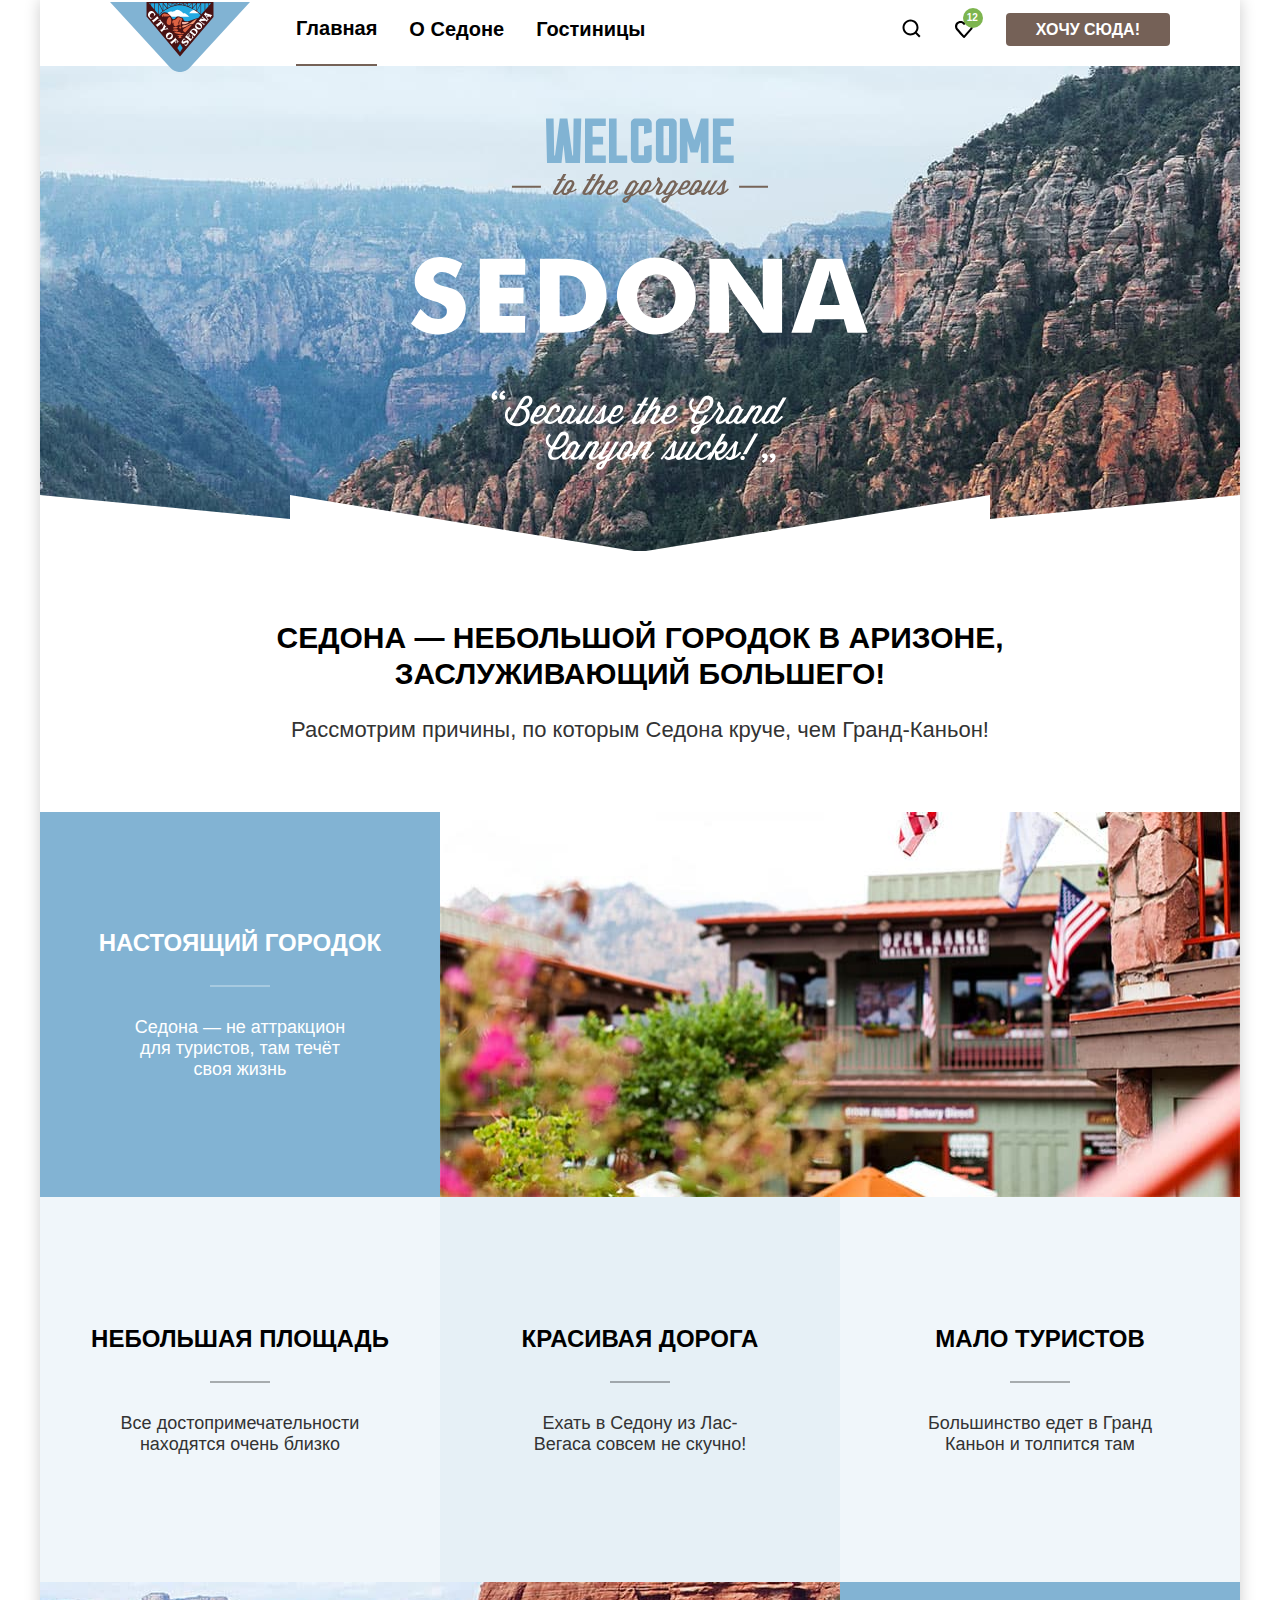
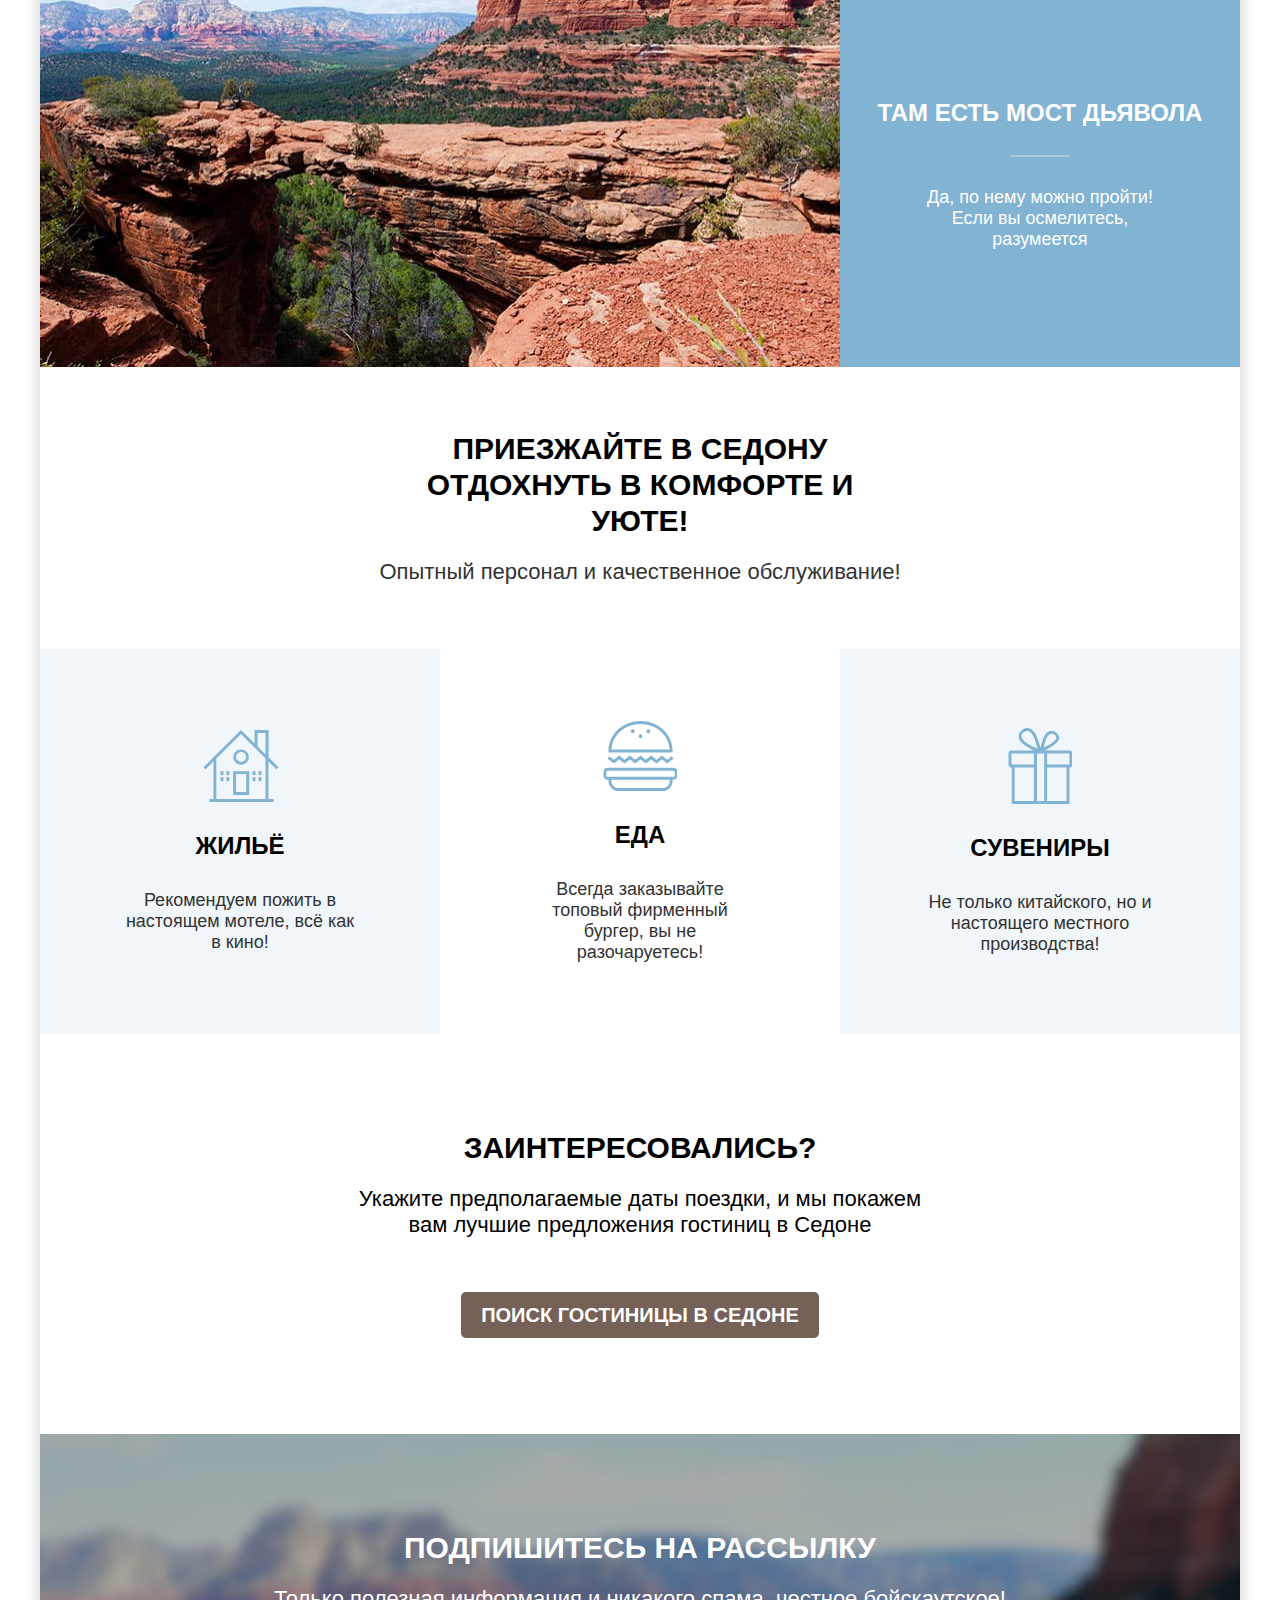
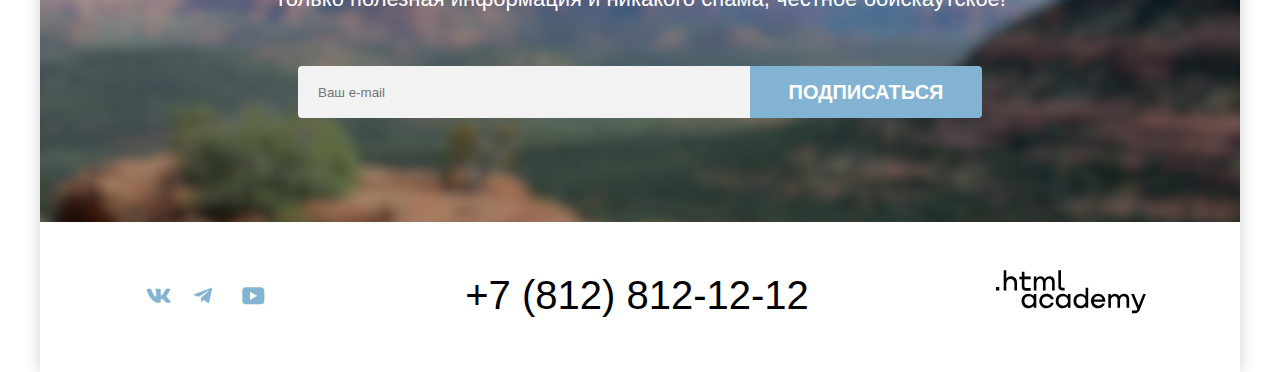
==== index.html @ 8053b5fb "Revert "Завершаем вёрстку всех компонентов"" ====
<!DOCTYPE html>
<html lang="ru">

  <head>
    <meta charset="utf-8">
    <title>HTML Academy: Седона</title>
    <link rel="stylesheet" href="styles/style.css">
  </head>

  <body>
    <div class="shadow-container">
      <header class="page-header">
        <nav class="navigation">
          <a href="index.html" class="navigation-link-logo">
            <img src="img/header-logo.svg" alt="Логотип Седона" class="page-header-logo">
          </a>
          <ul class="navigation-list">
            <li class="navigation-item">
              <a href="index.html" class="navigation-link navigation-current">Главная</a>
            </li>
            <li class="navigation-item">
              <a href="#" class="navigation-link">О Седоне</a>
            </li>
            <li class="navigation-item">
              <a href="catalog.html" class="navigation-link">Гостиницы</a>
            </li>
          </ul>
          <ul class="navigation-list navigation-user">
            <li class="navigation-item">
              <a href="#" class="navigation-link">
                <div class="search-icon"></div>
                <span class="visually-hidden">Поиск</span>
              </a>
            </li>
            <li class="navigation-item">
              <a href="#" class="navigation-link">
                <div class="favorite-icon">
                  <div class="nav-link-favorit">
                    <div class="nav-link-favorite-number">12</div>
                  </div>
                </div>
                <span class="visually-hidden">Избранное</span>
              </a>
            </li>
            <li class="navigation-item">
              <a href="#" class="navigation-link-button button">Хочу Сюда!</a>
            </li>
          </ul>
        </nav>
      </header>
      <main class="main-index main-container">
        <div class="page-container">
          <section class="main-index-header">
            <div class="main-index-wrapper">
              <img class="main-index-logo" src="img/head-title.svg" alt="Лого-надпись Седона">
              <div class="main-index-divider"></div>
            </div>
            <h1 class="main-index-title">Седона — небольшой городок в Аризоне,
              заслуживающий большего!</h1>
            <p class="main-index-text">Рассмотрим причины, по которым Седона круче, чем Гранд-Каньон!</p>
          </section>
          <section class="advantages">
            <h2 class="visually-hidden">Преимущества</h2>
            <ul class="advantages-list">
              <li class="advantages-item">
                <div class="advantages-block">
                  <h3 class="advantages-item-title">Настоящий городок</h3>
                  <p class="advantages-description">Седона — не аттракцион для туристов, там течёт своя жизнь</p>
                </div>
              </li>
              <li class="advantages-item">
                <img src="img/advatages-sedona.jpg" alt="Седона - небольшой город" class="advantages-image" width="800"
                  height="385">
              </li>
              <li class="advantages-item">
                <div class="advantages-container">
                  <h3 class="advantages-item-title">Небольшая площадь</h3>
                  <p class="advantages-description">Все достопримечательности находятся очень близко</p>
                </div>
              </li>
              <li class="advantages-item">
                <div class="advantages-container advantages-container-blue">
                  <h3 class="advantages-item-title">Красивая дорога</h3>
                  <p class="advantages-description">Ехать в Седону из Лас-Вегаса совсем не скучно!</p>
                </div>
              </li>
              <li class="advantages-item">
                <div class="advantages-container">
                  <h3 class="advantages-item-title">Мало туристов</h3>

                  <p class="advantages-description">Большинство едет в Гранд Каньон и толпится там</p>
                </div>
              </li>
              <li class="advantages-item">
                <img src="img/advantages-bridge.jpg" alt="Фото моста дьявола" class="advantages-image" width="800"
                  height="385">
              </li>
              <li class="advantages-item">
                <div class="advantages-block">
                  <h3 class="advantages-item-title">Там есть мост дьявола</h3>

                  <p class="advantages-description">Да, по нему можно пройти! Если вы осмелитесь, разумеется</p>
                </div>
              </li>
            </ul>
            <div class="offer-container">
              <h2 class="offer-title">Приезжайте в Седону отдохнуть в комфорте и уюте!</h2>
              <p class="offer-text">Опытный персонал и качественное обслуживание!</p>
            </div>
            <ul class="activities-list">
              <li class="activities-item">
                <div class="activities-block">
                  <div class="icon-home"></div>
                  <h3 class="activities-title">Жильё</h3>
                  <p class="activities-description">Рекомендуем пожить в настоящем мотеле, всё как в кино!</p>
                </div>
              </li>
              <li class="activities-item">
                <div class="activities-block-white">
                  <div class="icon-burger"></div>
                  <h3 class="activities-title">Еда</h3>
                  <p class="activities-description">Всегда заказывайте топовый фирменный бургер, вы не разочаруетесь!
                  </p>
                </div>
              </li>
              <li class="activities-item">
                <div class="activities-block">
                  <div class="icon-gift"></div>
                  <h3 class="activities-title">Сувениры</h3>
                  <p class="activities-description">Не только китайского, но и настоящего местного производства!</p>
                </div>
              </li>
            </ul>
          </section>
          <section class="search">
            <h2 class="search-title">Заинтересовались?</h2>
            <p class="search-text">Укажите предполагаемые даты поездки, и мы покажем вам лучшие предложения гостиниц в
              Седоне</p>
            <a href="#" class="search-button button">ПОИСК ГОСТИНИЦЫ В седоне</a>
          </section>
          <section class="mail mail-background">
            <h2 class="mail-title mail-title-white">Подпишитесь на рассылку</h2>
            <p class="mail-text mail-text-white">Только полезная информация и никакого спама, честное бойскаутское!</p>
            <form class="mail-form" action="https://echo.htmlacademy.ru/" method="post">
              <input class="mail-field" type="email" name="mail-input" placeholder="Ваш e-mail">
              <button class="mail-button button-blue" type="submit">Подписаться</button>
            </form>
          </section>
        </div>
      </main>
      <footer class="page-footer">
        <div class="page-footer-container">
          <section class="footer-social">
            <h2 class="visually-hidden">Соц сети</h2>
            <ul class="footer-social-list">
              <li class="footer-social-item">
                <a href="#" class="footer-social-item-link">
                  <svg xmlns="http://www.w3.org/2000/svg" width="25" height="15" fill="none" viewBox="0 0 25 15">
                    <path fill="#83B3D3" fill-rule="evenodd"
                      d="M24.12 1.8c.16-.54 0-.94-.8-.94H20.7c-.67 0-.98.34-1.15.73 0 0-1.33 3.2-3.22 5.27-.61.6-.9.8-1.23.8-.16 0-.41-.2-.41-.75v-5.1c0-.66-.19-.95-.74-.95H9.82c-.42 0-.67.3-.67.59 0 .62.95.76 1.04 2.51v3.8c0 .83-.15.98-.48.98-.9 0-3.06-3.2-4.34-6.88-.25-.72-.5-1-1.18-1H1.57c-.75 0-.9.34-.9.73 0 .68.89 4.07 4.14 8.55 2.17 3.06 5.23 4.72 8 4.72 1.68 0 1.88-.37 1.88-1v-2.32c0-.74.16-.88.7-.88.38 0 1.05.19 2.6 1.66 1.79 1.75 2.08 2.54 3.08 2.54h2.63c.75 0 1.12-.37.9-1.1-.23-.72-1.08-1.77-2.2-3.02-.62-.71-1.54-1.48-1.82-1.86-.39-.5-.28-.71 0-1.15 0 0 3.2-4.42 3.54-5.93Z"
                      clip-rule="evenodd" />
                  </svg>
                  <span class="visually-hidden">Вконтакте</span>
                </a>
              </li>
              <li class="footer-social-item">
                <a href="#" class="footer-social-item-link">
                  <svg xmlns="http://www.w3.org/2000/svg" width="18" height="16" fill="none" viewBox="0 0 18 16"
                    aria-hidden="true" focusable="false">
                    <path fill="#83B3D3"
                      d="M16.79.96.84 7.1c-1.09.44-1.08 1.05-.2 1.32l4.1 1.28 9.47-5.98c.44-.27.85-.13.52.17l-7.68 6.93-.28 4.22c.41 0 .6-.2.83-.41l1.99-1.94 4.13 3.06c.77.42 1.31.2 1.5-.71l2.72-12.8c.28-1.1-.43-1.61-1.16-1.28Z" />
                  </svg>
                  <span class="visually-hidden">Телеграмм</span>
                </a>
              </li>
              <li class="footer-social-item">
                <a href="#" class="footer-social-item-link">
                  <svg xmlns="http://www.w3.org/2000/svg" width="23" height="18" fill="none" viewBox="0 0 23 18"
                    aria-hidden="true" focusable="false">
                    <path fill="#83B3D3"
                      d="M18.94.36H3.51C1.65.36.33 1.95.33 3.76v10.09c0 1.91 1.32 3.5 3.18 3.5h15.65c1.64 0 3.17-1.59 3.17-3.4V3.76c-.22-1.8-1.53-3.4-3.39-3.4ZM7.99 12.89V4.82l7.34 4.04-7.34 4.03Z" />
                  </svg>
                  <span class="visually-hidden">Ютуб</span>
                </a>
              </li>
            </ul>
          </section>
          <section class="footer-contacts">
            <h2 class="visually-hidden">Контакты</h2>
            <a href="tel:+78128121212" class="footer-contacts-phone">+7 (812) 812-12-12</a>
          </section>
          <section class="footer-link">
            <h2 class="visually-hidden">ссылка на html academy</h2>
            <a class="footer-htmlacademy-link" href="https://htmlacademy.ru/">
              <svg xmlns="http://www.w3.org/2000/svg" width="150" height="50" fill="#000" viewBox="0 0 115 34">
                <path fill="#000"
                  d="M0 13.26v2.6h2.5v-2.6H0ZM11.6 4.86c-1.6 0-2.8.7-3.6 1.7h-.1V.36h-2v15.5h2v-5.3c0-2.1 1.3-3.6 3.3-3.6 1.8 0 2.9 1.4 2.9 3.2v5.7h2v-6.1c.1-3-1.8-4.9-4.5-4.9ZM26.6 5.16h-4.8v-3.7h-2v3.8h-1.9v2h1.9v6c0 1.7 1 2.7 2.7 2.7h4.1v-2h-3.7c-.7 0-1.1-.4-1.1-1.1v-5.7h4.8v-2ZM41.1 4.96c-1.6 0-2.9.8-3.5 2.1h-.1c-.6-1.2-1.8-2.1-3.4-2.1-1.4 0-2.5.8-3.1 1.8h-.1v-1.6H29v10.6h2v-5.4c0-2 1-3.5 2.6-3.5 1.5 0 2.4 1 2.4 2.6v6.3h2v-5.6c0-2.4 1.4-3.3 2.6-3.3 1.5 0 2.4 1 2.4 2.6v6.3h2v-6.5c.1-2.5-1.4-4.3-3.9-4.3ZM47.8 13.06c0 1.7 1 2.7 2.8 2.7h2v-2h-1.7c-.7 0-1.1-.4-1.1-1.1V.36h-2v12.7ZM28.9 20.06c-.9-1.1-2.2-1.8-3.9-1.8-3.1 0-5.4 2.3-5.4 5.6s2.3 5.6 5.4 5.6c1.8 0 3-.8 3.8-1.9h.1v1.6h2v-10.6h-2v1.5Zm-3.6 7.4c-2.2 0-3.6-1.6-3.6-3.6s1.4-3.6 3.6-3.6 3.6 1.6 3.6 3.6c0 1.9-1.4 3.6-3.6 3.6ZM44.2 22.36c-.5-2.4-2.6-4.1-5.4-4.1a5.4 5.4 0 0 0-5.6 5.6c0 3.1 2.2 5.6 5.6 5.6 2.8 0 4.9-1.8 5.4-4.2h-2.1a3.4 3.4 0 0 1-3.3 2.3c-2.2 0-3.6-1.6-3.6-3.6s1.4-3.6 3.6-3.6c1.6 0 2.8 1 3.3 2.2h2.1v-.2ZM55.1 20.06c-.9-1.1-2.2-1.8-3.9-1.8-3.1 0-5.4 2.3-5.4 5.6s2.3 5.6 5.4 5.6c1.8 0 3-.8 3.8-1.9h.1v1.6h2v-10.6h-2v1.5Zm-3.6 7.4c-2.2 0-3.6-1.6-3.6-3.6s1.4-3.6 3.6-3.6 3.6 1.6 3.6 3.6c0 1.9-1.5 3.6-3.6 3.6ZM68.7 20.16c-.9-1.1-2.2-1.9-3.9-1.9-3.1 0-5.4 2.3-5.4 5.6s2.2 5.6 5.4 5.6c1.7 0 3-.8 3.8-1.8h.1v1.5h2v-15.4h-2v6.4Zm-3.6 7.3c-2.2 0-3.6-1.6-3.6-3.6s1.4-3.6 3.6-3.6 3.6 1.6 3.6 3.6c-.1 2-1.5 3.6-3.6 3.6ZM78.3 18.26c-3.3 0-5.5 2.5-5.5 5.6 0 3 2.1 5.6 5.5 5.6 2.5 0 4.5-1.3 5.2-3.6h-2.1c-.5 1-1.6 1.6-3 1.6-1.9 0-3.3-1.3-3.4-2.9h8.8c.2-3.6-2-6.3-5.5-6.3Zm0 1.9c1.7 0 3 1 3.3 2.6h-6.5c.3-1.5 1.5-2.6 3.2-2.6ZM98.2 18.26c-1.6 0-2.9.8-3.6 2h-.1c-.6-1.2-1.8-2-3.4-2-1.4 0-2.5.7-3.1 1.8v-1.5h-1.9v10.6h2v-5.4c0-2 1-3.4 2.6-3.5 1.5 0 2.4 1 2.4 2.6v6.3h2v-5.6c0-2.4 1.4-3.3 2.6-3.3 1.5 0 2.4 1 2.4 2.6v6.3h2v-6.5c.1-2.6-1.4-4.4-3.9-4.4ZM109.4 27.36l-3.6-8.9h-2.2l4.8 11.6c-.3.9-.7 1.2-1.7 1.2h-2.5v2h2.5c1.8 0 2.8-.8 3.5-2.6l4.7-12.2h-2.1l-3.4 8.9Z" />
              </svg>
            </a>
          </section>
        </div>
      </footer>
    </div>
  </body>

</html>
---- styles/style.css ----
@font-face {
  font-family: "PT Sans";
  font-style: normal;
  font-weight: 400;
  src: url(../fonts/ptsans-400.woff2) format(woff2);
  font-display: swap;
}

@font-face {
  font-family: "PT Sans";
  font-style: normal;
  font-weight: 700;
  src: url(../fonts/ptsans-700.woff2) format(woff2);
  font-display: swap;
}

ul,
li {
  list-style-type: none;
  margin: 0;
  padding: 0;
}

.visually-hidden {
  position: absolute;
  width: 1px;
  height: 1px;
  margin: -1px;
  padding: 0;
  border: 0;
  clip: rect(0 0 0 0);
  overflow: hidden;
}

body {
  margin: 0;
  display: flex;
  flex-direction: column;
  min-height: 100%;
  font-family: "PT Sans", sans-serif;
  font-size: 18px;
  line-height: 21px;
  background: #FFFFFF;
}

.shadow-container {
  width: 1200px;
  margin: 0 auto;
  box-shadow: 0px 0px 15px rgba(0, 0, 0, 0.2);
}


.main-container {
  flex-grow: 1;
}

.page-header {
  width: 1200px;
  margin: 0 auto;

}

.navigation {
  display: flex;
  width: 100%;
  justify-content: space-between;
  padding: 0 70px;
  box-sizing: border-box;
  margin-top: -8px;
}

.navigation-link-logo {
  position: relative;
  width: 140px;
}

.page-header-logo {
  position: absolute;
  bottom: -6px;

}

.navigation .navigation-list:nth-child(2) {
  margin-right: auto;
  margin-left: 46px;
}

.navigation-list {
  margin: 0;
  padding: 0;
  display: flex;
  flex-wrap: wrap;
  align-items: center;
  column-gap: 32px;
}

.navigation-link {
  display: block;
  font-weight: 700;
  font-size: 20px;
  line-height: 24px;
  text-decoration: none;
  text-align: center;
  color: #000000;
}

.search-icon {
  width: 20px;
  height: 20px;
  background-image: url("../img/search-icon.svg");
  background-repeat: no-repeat;
}

.favorite-icon {
  position: relative;
  width: 20px;
  height: 20px;
  background-image: url("../img/heart-icon.svg");
  background-repeat: no-repeat;
}

.nav-link-favorit {
  position: absolute;
  color: white;
  background: #7DB54F;
  border-radius: 10px;
  width: 20px;
  height: 20px;
  text-align: center;
  padding-bottom: 4px;
  left: 9px;
  bottom: 11px;
  padding: 0;
}

.nav-link-favorite-number {
  font-size: 10px;
  line-height: 10px;
  padding: 5px 5px 5px 4px;
  text-align: center;
}


.navigation-current {
  border-bottom: 2px solid rgba(117, 98, 87, 1);
  padding-top: 24px;
  padding-bottom: 24px;
}


.navigation-link-button {
  font-family: inherit;
  font-size: 16px;
  line-height: 20px;
  font-weight: 700;
  text-align: center;
  color: #ffffff;
  background-color: #756157;
  text-decoration: none;
  text-transform: uppercase;
  padding: 8px 30px;
  border-radius: 4px;
}

.button:hover {
  background: #615048;
}


.button:focus {
  background: #615048;
  outline: none;
}

.button:active {
  background: #756157;
  color: rgba(255, 255, 255, 0.3);
}

.button:disabled {
  background: #E5E5E5;
}

.page-container {
  width: 1200px;
  margin: 0 auto;

}

.main-index-wrapper {
  background-image: url("../img/head-background.jpg");
  background-size: 100% auto;
  background-repeat: no-repeat;
  background-color: #000000;
  display: flex;
  flex-direction: column;
  align-items: center;
}

.main-index-logo {
  margin-top: 52px;
  margin-bottom: 25px;
}

.main-index-divider {
  background-image: url(../img/main-head-divider.svg);
  background-repeat: no-repeat;
  width: 1200px;
  height: 56px;
}



.main-index-title {
  font-weight: 700;
  font-size: 30px;
  line-height: 36px;
  text-transform: uppercase;
  text-align: center;
  max-width: 750px;
  margin: 0 auto;
  margin-top: 69px;
}

.main-index-text {
  font-size: 22px;
  line-height: 26px;
  color: #333333;
  text-align: center;
  margin-top: 25px;
  margin-bottom: 69px;
}

.advantages-list {
  display: flex;
  flex-wrap: wrap;
  padding: 0;
  margin: 0;
}

.advantages-image {
  display: block;
}

.advantages-item-title {
  position: relative;
  font-size: 24px;
  line-height: 28px;
  text-align: center;
  text-transform: uppercase;
  margin: 0;
  margin-bottom: 30px;
}



.advantages-block .advantages-item-title::before {
  position: absolute;
  bottom: -30px;
  width: 60px;
  height: 2px;
  left: 50%;
  margin-left: -30px;
  background-color: rgba(255, 255, 255, 0.3);
  content: "";
}


.advantages-description {
  text-align: center;
  margin: 0;
  max-width: 240px;
  margin-top: 30px;
  color: #333333;
}

.advantages-block .advantages-description {
  color: #FFFFFF;
}

.advantages-block {
  display: flex;
  flex-direction: column;
  align-items: center;
  justify-content: center;
  background-color: #82B3D3;
  color: #FFFFFF;
  min-width: 400px;
  height: 385px;
}

.advantages-container {
  display: flex;
  flex-direction: column;
  align-items: center;
  justify-content: center;
  background: rgba(131, 179, 211, 0.12);
  min-width: 400px;
  height: 385px;
}

.advantages-container-blue {
  background: rgba(131, 179, 211, 0.2);
}

.advantages-container .advantages-item-title::before {
  position: absolute;
  bottom: -30px;
  width: 60px;
  height: 2px;
  left: 50%;
  margin-left: -30px;
  background-color: rgba(0, 0, 0, 0.3);
  content: "";
}

.offer-container {
  display: flex;
  flex-direction: column;
  align-items: center;
  justify-content: center;
  margin-top: 64px;
  margin-bottom: 64px;
}

.offer-title {
  font-weight: 700;
  font-size: 30px;
  line-height: 36px;
  text-transform: uppercase;
  text-align: center;
  max-width: 505px;
  margin: 0;
  margin-bottom: 20px;
}

.offer-text {
  font-size: 22px;
  line-height: 26px;
  text-align: center;
  margin: 0;
  color: #333333;
}

.activities-list {
  display: flex;
  list-style: none;
  align-items: center;
  margin: 0;
  padding: 0;
}

.activities-block {
  display: flex;
  flex-direction: column;
  align-items: center;
  justify-content: center;
  min-height: 385px;
  min-width: 400px;
  background: rgba(131, 179, 211, 0.12);
}

.activities-block-white {
  display: flex;
  flex-direction: column;
  align-items: center;
  justify-content: center;
  min-height: 385px;
  min-width: 400px;
  background: #FFFFFF;
}

.activities-title {
  font-size: 24px;
  line-height: 28px;
  text-align: center;
  text-transform: uppercase;
  margin: 0;
  padding: 0;
  padding-bottom: 30px;
  padding-top: 30px;
}

.icon-home {
  background-image: url(../img/activies-hotel.svg);
  width: 75px;
  height: 72px;
  background-repeat: no-repeat;
}

.icon-burger {
  background-image: url(../img/activities-burger.svg);
  width: 74px;
  height: 70px;
  background-repeat: no-repeat;
}

.icon-gift {
  background-image: url(../img/activities-gift.svg);
  width: 64px;
  height: 76px;
  background-repeat: no-repeat;
}

.activities-description {
  text-align: center;
  color: #333333;
  margin: 0;
  padding: 0;
  max-width: 230px;
}

.search {
  display: flex;
  flex-direction: column;
  justify-content: center;
  align-items: center;
  margin-top: 96px;
  margin-bottom: 96px;
}

.search-title {
  font-size: 30px;
  line-height: 36px;
  text-align: center;
  text-transform: uppercase;
  margin: 0;
}

.search-text {
  font-size: 22px;
  line-height: 26px;
  text-align: center;
  max-width: 592px;
  margin: 0;
  margin-top: 20px;
  margin-bottom: 54px;
}

.search-button {
  font-family: inherit;
  font-size: 20px;
  line-height: 36px;
  font-weight: 700;
  text-align: center;
  color: #ffffff;
  background-color: #756157;
  text-decoration: none;
  text-transform: uppercase;
  display: block;
  max-width: 376px;
  padding: 5px 20px;
  border-radius: 5px;
}

.mail {
  display: flex;
  flex-direction: column;
  align-items: center;
  padding-top: 96px;
  padding-bottom: 104px;
}

.mail-background {
  background-image: url(../img/mail-background.jpg);
  background-size: 100% auto;
  background-repeat: no-repeat;
  background-color: #000000;
}

.mail-title {
  font-size: 30px;
  line-height: 36px;
  text-align: center;
  color: #000000;
  text-transform: uppercase;
  margin: 0;
}

.mail-title-white {
  color: #FFFFFF;
}

.mail-text {
  color: #333333;
  font-size: 22px;
  line-height: 26px;
  text-align: center;
  margin-top: 20px;
  margin-bottom: 54px;
}

.mail-text-white {
  color: #ffffff;
}

.mail-form {
  display: flex;
}

.mail-button {
  background: #82B3D3;
  border-radius: 0px 4px 4px 0px;
  color: #FFFFFF;
  border: none;
  text-transform: uppercase;
  font-weight: 700;
  font-size: 20px;
  line-height: 36px;
  box-sizing: border-box;
  width: 232px;
  height: 52px;
  padding: 0;
}

.button-blue:hover {
  background: #68A2CA;
}

.button-blue:focus {
  background: #68A2CA;
  outline: none;
}

.button-blue:active {
  background: #68A2CA;
  color: rgba(255, 255, 255, 0.3);
}

.mail-field {
  width: 452px;
  height: 52px;
  box-sizing: border-box;
  padding: 15px 20px;
  border: none;
  background: #F2F2F2;
  border-radius: 4px 0px 0px 4px;
}

.page-footer {
  width: 1200px;
  margin: 0 auto;
}

.page-footer-container {
  display: flex;
  width: 1200px;
  margin: 0 auto;
  justify-content: space-around;
  align-items: center;
  padding-top: 45px;
  padding-bottom: 50px;
}


.page-footer a {
  color: #000000;
}


.footer-social-list {
  display: flex;
  flex-wrap: wrap;
  margin: 0;
  padding: 0;
  max-width: 250px;
}

.footer-social-item {
  box-sizing: border-box;
  width: 48px;
  height: 40px;
  padding: 12px;
}

.footer-contacts-phone {
  font-size: 40px;
  line-height: 40px;
  text-align: center;
  text-decoration: none;
  text-transform: uppercase;
  margin: 0;
  padding: 0;
}

/* telephone state */
.footer-contacts-phone:hover {
  color: #756157;
}

.footer-contacts-phone:focus {
  color: #756157;
  outline: none;
}

.footer-contacts-phone:active {
  color: rgba(117, 97, 87, 0.3);
}

/* html academy link state */
.footer-htmlacademy-link:hover path {
  fill: #756157;
}

.footer-htmlacademy-link:focus {
  outline: none;
}

.footer-htmlacademy-link:focus path {
  fill: #756157;
}

.footer-htmlacademy-link:active path {
  fill: rgba(117, 97, 87, 0.3);
}

/* footer icons state */
.footer-social-item-link:hover path {
  fill: #68A2CA;
}

.footer-social-item-link:focus {
  outline: none;
}

.footer-social-item-link:focus path {
  fill: #68A2CA;
}

.footer-social-item-link:active path {
  fill: rgba(104, 162, 202, 0.3);
}

.inner-header {
  background-image: url(../img/catalog-header-background.jpg);
  background-size: 100% auto;
  background-repeat: no-repeat;
  background-color: #000000;
  display: flex;
  flex-direction: column;
  padding: 35px 70px 70px 70px;
}

.inner-header-title {
  font-size: 60px;
  line-height: 78px;
  color: #FFFFFF;
  margin: 0;
  padding: 0;
  margin-bottom: 8px;
}

.breadcrumbs {
  color: #FFFFFF;
  display: flex;
  margin: 0;
  padding: 0;
  margin-bottom: 40px;
}

.breadcrumbs-link {
  color: inherit;
  text-decoration: none;
  font-size: 16px;
  line-height: 21px;
  padding-right: 10px;
}

.breadcrumbs:last-child {
  padding-right: 0;
}

.catalog-filter-title {
  font-size: 20px;
  line-height: 24px;
  color: #FFFFFF;
  font-weight: 700;
  margin-bottom: 32px;
}

.catalog-filter-wrapper {
  display: flex;
  flex-direction: row;
  justify-content: space-between;
}

.catalog-filter-buttons {
  display: flex;
  flex-direction: column;
  justify-content: space-evenly;
}

.catalog-filter-group {
  border: none;
  margin: 0;
  padding: 0;
}

.catalog-filter-item {
  margin-bottom: 16px;
}

.catalog-filter-item:last-child {
  margin-bottom: 0;
}

.input-price-block {
  display: flex;
  gap: 2px;

}

.input-price {
  width: 143px;
  height: 48px;
  background: #F2F2F2;
  border-radius: 4px 0px 0px 4px;
  border: none;
}

.input-price-max {
  border-radius: 0px 4px 4px 0px;
}

.control {
  font-size: 18px;
  line-height: 23px;
  color: #FFFFFF;
}

.catalog-filter-button {
  font-weight: 700;
  font-size: 16px;
  line-height: 20px;
  text-align: center;
  align-items: center;
  color: #FFFFFF;
  text-transform: uppercase;
  background: #82B3D3;
  border-radius: 4px;
  border: none;
  padding: 8px 50px;
}

.catalog-filter-button-bottom {
  font-weight: 700;
  font-size: 16px;
  line-height: 20px;
  text-align: center;
  align-items: center;
  color: #FFFFFF;
  text-transform: uppercase;
  border: none;
  background: inherit;
  padding: 8px 50px;
}

.catalog-filter-button-bottom:hover {
  color: rgba(255, 255, 255, 0.6);
}

.catalog-filter-button-bottom:focus {
  border: 3px solid #83B3D3;
  border-radius: 4px;
  outline: none;
}

.catalog-filter-button-bottom:active {
  color: rgba(255, 255, 255, 0.3);
}

.hotel-result-wrapper {
  display: flex;
  flex-direction: row;
  align-items: center;
  justify-content: space-between;
  padding: 50px 70px 40px 70px;
}

.select-control {
  color: #333333;
  font-size: 18px;
  line-height: 21px;
  width: 292px;
  border: 2px solid #E5E5E5;
  border-radius: 4px;
  padding: 14px 20px;
}

.select-hotel-results {
  font-weight: 700;
  font-size: 30px;
  line-height: 36px;
  margin: 0;
  padding: 0;
}

.hotel-result-list {
  display: flex;
  flex-direction: row;
  flex-wrap: wrap;
  gap: 8px;
}

.hotel-result-item {
  width: 48px;
  height: 48px;
}

.hotel-result-icon-one {
  background-image: url(../img/hotel-result-icon-one.svg);
  width: 48px;
  height: 48px;
  background-repeat: no-repeat;
  background-position: center;
  border: 2px solid #000000;
  border-radius: 4px;
}

.horel-result-icon-two {
  background-image: url(../img/hotel-result-icon-two.svg);
  width: 48px;
  height: 48px;
  background-repeat: no-repeat;
  background-position: center;
}

.hotel-result-icon-three {
  background-image: url(../img/hotel-result-icon-three.svg);
  width: 48px;
  height: 48px;
  background-repeat: no-repeat;
  background-position: center;
}

.product-list {
  margin: 0 70px;
  padding: 0;
  display: grid;
  grid-template-columns: 340px 340px 340px;
  gap: 20px;

}

.product-card {
  max-width: 340px;
  display: flex;
  flex-direction: column;
  border: 1px solid #E6E6E6;
  border-radius: 4px;
  padding: 20px;
}

.product-card-content {
  display: grid;
  grid-template-columns: 140px 140px;
  row-gap: 16px;
  column-gap: 20px;
}

.product-card-link {
  text-decoration: none;
}

.product-card-title {
  font-size: 24px;
  line-height: 28px;
  color: #000000;

  margin-top: 16px;
  margin-bottom: 16px;
}

.product-card-hotel,
.product-card-price {
  color: #333333;
}

.product-card-price {
  justify-self: end;
}

.product-card-button-brown {
  font-size: 16px;
  line-height: 20px;
  text-align: center;
  align-items: center;
  color: #FFFFFF;
  text-transform: uppercase;
  background: #756157;
  border-radius: 4px;
  text-decoration: none;
}

.product-card-button-favourite {
  font-size: 16px;
  line-height: 20px;
  text-align: center;
  align-items: center;
  color: #FFFFFF;
  text-transform: uppercase;
  background: #82B3D3;
  border-radius: 4px;
  text-decoration: none;
}

.product-card-star-list {
  display: flex;
  padding: 0;
  margin: 0;
  gap: 6px;
}

.product-card-rating {
  font-size: 16px;
  line-height: 20px;
  text-align: center;
  text-transform: uppercase;
  color: #333333;
  background: #F2F2F2;
  border-radius: 4px;
}

.divider-line {
  width: 1060px;
  height: 1px;
  background-color: rgba(230, 230, 230, 1);
  margin: 40px auto;
}

.pagination {
  display: flex;
  margin-top: 40px;
  margin-bottom: 60px;
  margin-left: 70px;
  padding: 0;
  gap: 8px;
}

.pagination-link {
  display: block;
  box-sizing: border-box;
  width: 60px;
  height: 60px;
  padding: 11px 23px;
  font-weight: 700;
  font-size: 20px;
  line-height: 36px;
  color: #FFFFFF;
  text-decoration: none;
  background: #82B3D3;
  border-radius: 4px;
}

.pagination-item:last-of-type .pagination-link {
  padding: 11px 18px;
}

.pagination-current {
  background: #F2F2F2;
  border-radius: 4px;
  color: #000000;
}

.pagination-dots {
  color: #000000;
  background: #FFFFFF;
}
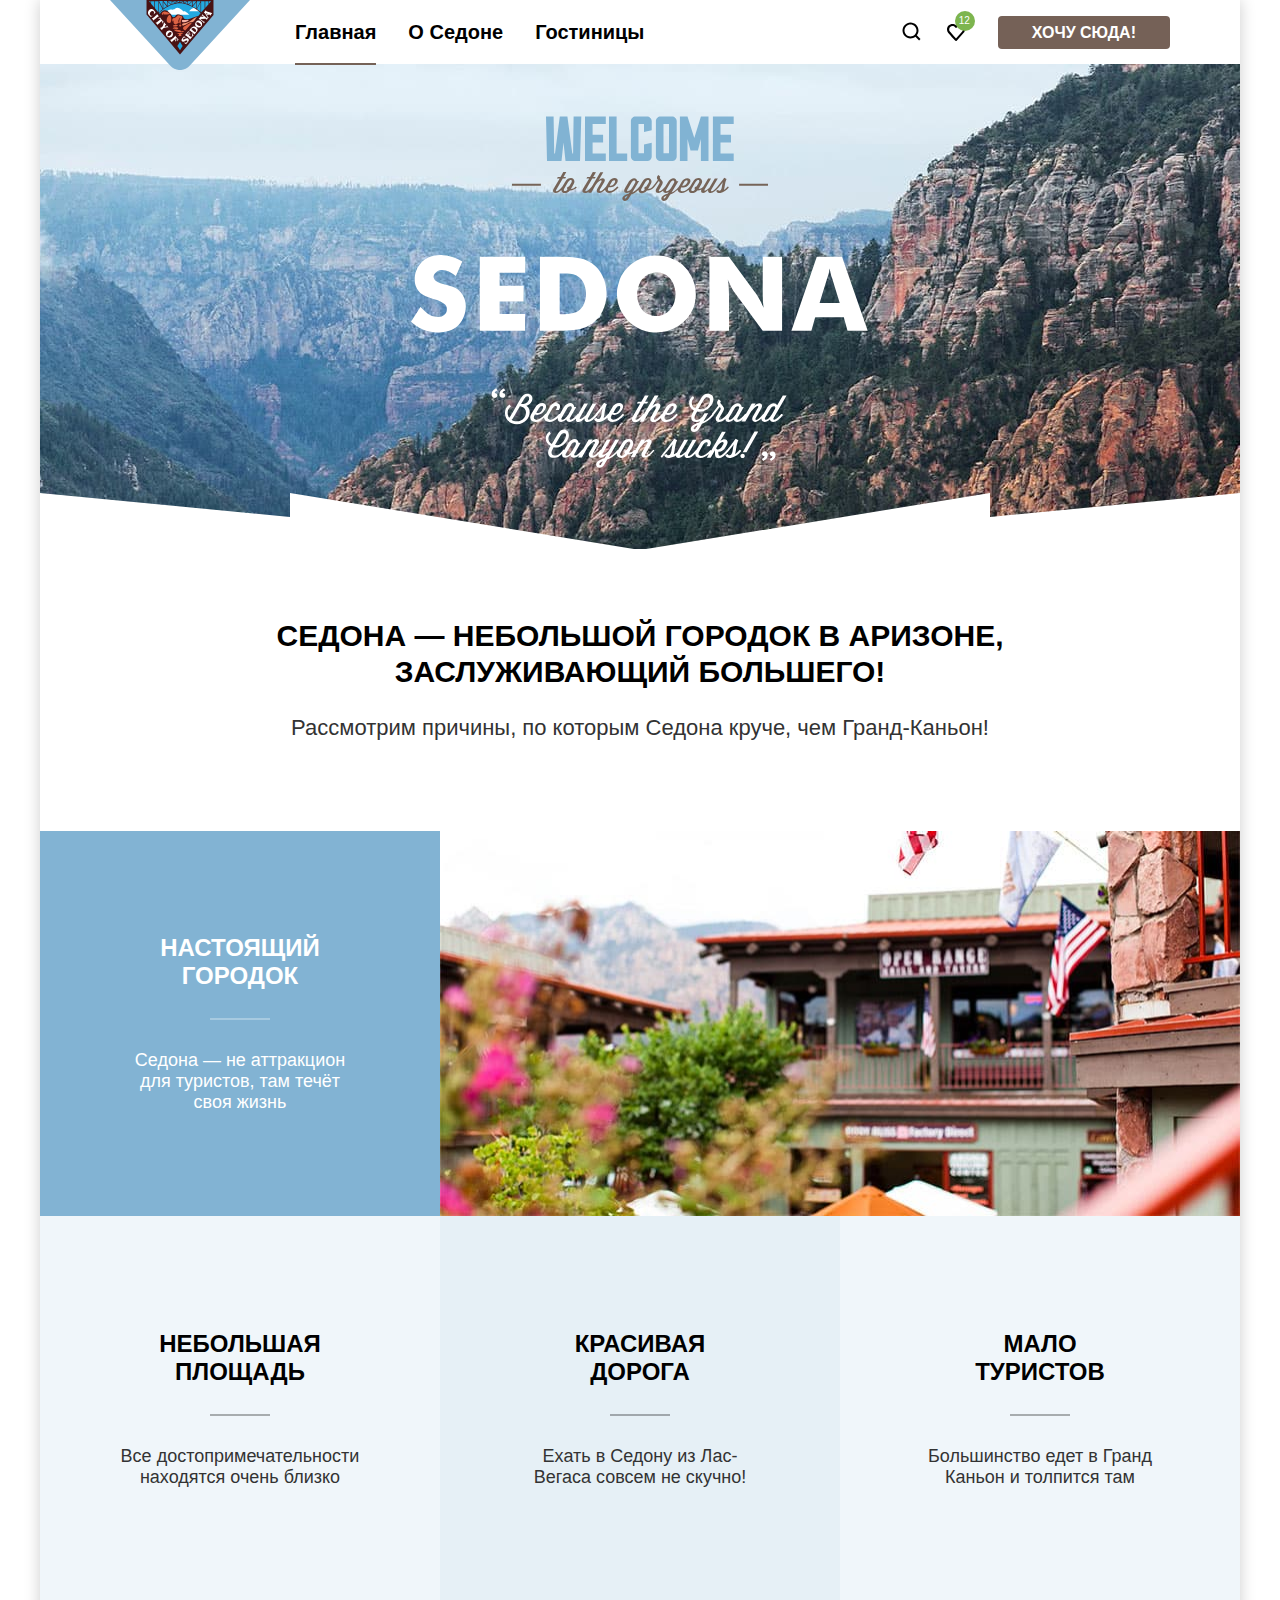
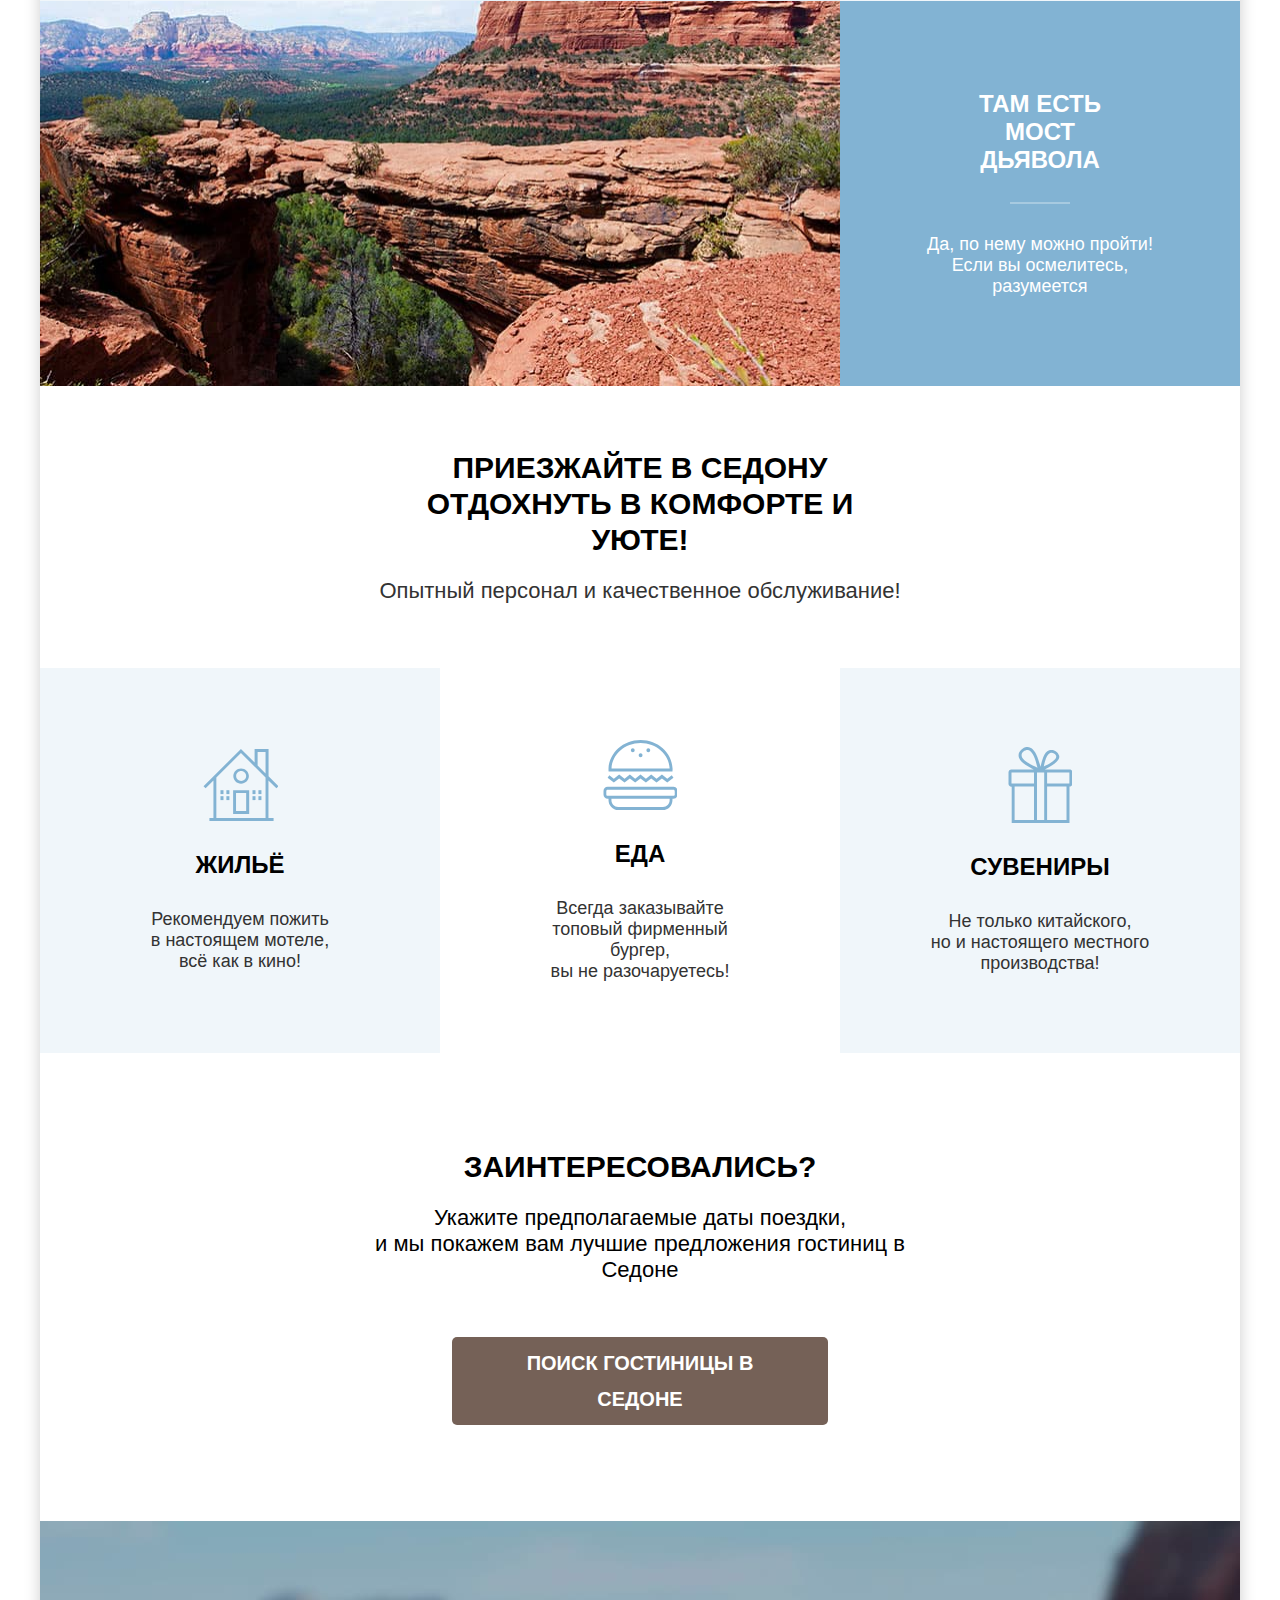
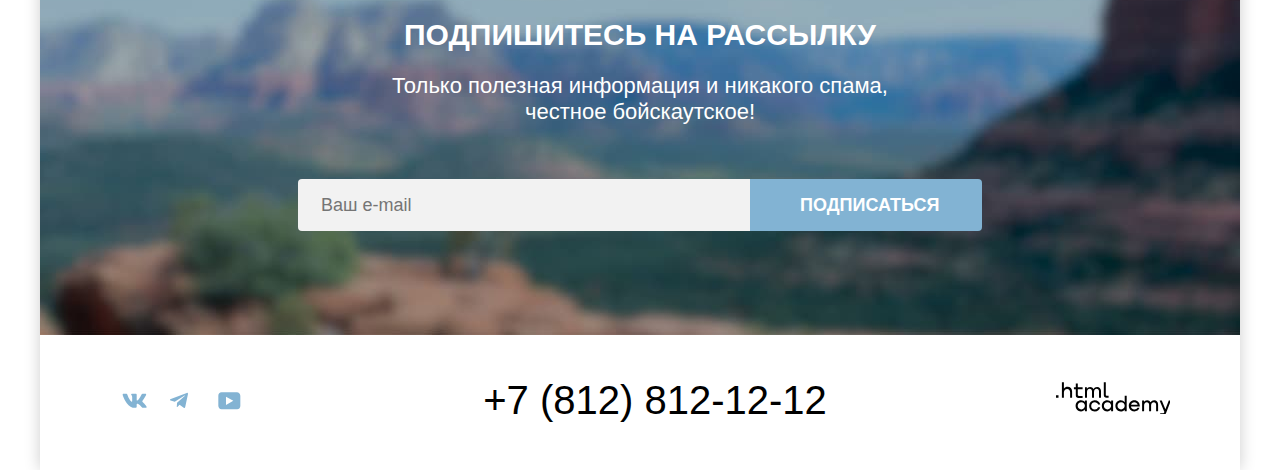
==== commit 6a4d84a4: "Merge pull request #9 from alexxxey2308/master" ====
--- a/index.html
+++ b/index.html
@@ -27,13 +27,13 @@
           </ul>
           <ul class="navigation-list navigation-user">
             <li class="navigation-item">
-              <a href="#" class="navigation-link">
+              <a href="#" class="navigation-link navigation-icon">
                 <div class="search-icon"></div>
                 <span class="visually-hidden">Поиск</span>
               </a>
             </li>
             <li class="navigation-item">
-              <a href="#" class="navigation-link">
+              <a href="#" class="navigation-link navigation-icon">
                 <div class="favorite-icon">
                   <div class="nav-link-favorit">
                     <div class="nav-link-favorite-number">12</div>
@@ -97,7 +97,7 @@
               </li>
               <li class="advantages-item">
                 <div class="advantages-block">
-                  <h3 class="advantages-item-title">Там есть мост дьявола</h3>
+                  <h3 class="advantages-item-title">Там есть<br>мост дьявола</h3>
 
                   <p class="advantages-description">Да, по нему можно пройти! Если вы осмелитесь, разумеется</p>
                 </div>
@@ -112,14 +112,14 @@
                 <div class="activities-block">
                   <div class="icon-home"></div>
                   <h3 class="activities-title">Жильё</h3>
-                  <p class="activities-description">Рекомендуем пожить в настоящем мотеле, всё как в кино!</p>
+                  <p class="activities-description">Рекомендуем пожить<br> в настоящем мотеле,<br> всё как в кино!</p>
                 </div>
               </li>
               <li class="activities-item">
                 <div class="activities-block-white">
                   <div class="icon-burger"></div>
                   <h3 class="activities-title">Еда</h3>
-                  <p class="activities-description">Всегда заказывайте топовый фирменный бургер, вы не разочаруетесь!
+                  <p class="activities-description">Всегда заказывайте<br> топовый фирменный бургер,<br> вы не разочаруетесь!
                   </p>
                 </div>
               </li>
@@ -127,20 +127,20 @@
                 <div class="activities-block">
                   <div class="icon-gift"></div>
                   <h3 class="activities-title">Сувениры</h3>
-                  <p class="activities-description">Не только китайского, но и настоящего местного производства!</p>
+                  <p class="activities-description">Не только китайского,<br> но и настоящего местного<br> производства!</p>
                 </div>
               </li>
             </ul>
           </section>
           <section class="search">
             <h2 class="search-title">Заинтересовались?</h2>
-            <p class="search-text">Укажите предполагаемые даты поездки, и мы покажем вам лучшие предложения гостиниц в
+            <p class="search-text">Укажите предполагаемые даты поездки,<br> и мы покажем вам лучшие предложения гостиниц в
               Седоне</p>
             <a href="#" class="search-button button">ПОИСК ГОСТИНИЦЫ В седоне</a>
           </section>
           <section class="mail mail-background">
             <h2 class="mail-title mail-title-white">Подпишитесь на рассылку</h2>
-            <p class="mail-text mail-text-white">Только полезная информация и никакого спама, честное бойскаутское!</p>
+            <p class="mail-text mail-text-white">Только полезная информация и никакого спама,<br> честное бойскаутское!</p>
             <form class="mail-form" action="https://echo.htmlacademy.ru/" method="post">
               <input class="mail-field" type="email" name="mail-input" placeholder="Ваш e-mail">
               <button class="mail-button button-blue" type="submit">Подписаться</button>
@@ -192,7 +192,7 @@
           <section class="footer-link">
             <h2 class="visually-hidden">ссылка на html academy</h2>
             <a class="footer-htmlacademy-link" href="https://htmlacademy.ru/">
-              <svg xmlns="http://www.w3.org/2000/svg" width="150" height="50" fill="#000" viewBox="0 0 115 34">
+              <svg xmlns="http://www.w3.org/2000/svg" width="114" height="32" fill="#000" viewBox="0 0 114 32">
                 <path fill="#000"
                   d="M0 13.26v2.6h2.5v-2.6H0ZM11.6 4.86c-1.6 0-2.8.7-3.6 1.7h-.1V.36h-2v15.5h2v-5.3c0-2.1 1.3-3.6 3.3-3.6 1.8 0 2.9 1.4 2.9 3.2v5.7h2v-6.1c.1-3-1.8-4.9-4.5-4.9ZM26.6 5.16h-4.8v-3.7h-2v3.8h-1.9v2h1.9v6c0 1.7 1 2.7 2.7 2.7h4.1v-2h-3.7c-.7 0-1.1-.4-1.1-1.1v-5.7h4.8v-2ZM41.1 4.96c-1.6 0-2.9.8-3.5 2.1h-.1c-.6-1.2-1.8-2.1-3.4-2.1-1.4 0-2.5.8-3.1 1.8h-.1v-1.6H29v10.6h2v-5.4c0-2 1-3.5 2.6-3.5 1.5 0 2.4 1 2.4 2.6v6.3h2v-5.6c0-2.4 1.4-3.3 2.6-3.3 1.5 0 2.4 1 2.4 2.6v6.3h2v-6.5c.1-2.5-1.4-4.3-3.9-4.3ZM47.8 13.06c0 1.7 1 2.7 2.8 2.7h2v-2h-1.7c-.7 0-1.1-.4-1.1-1.1V.36h-2v12.7ZM28.9 20.06c-.9-1.1-2.2-1.8-3.9-1.8-3.1 0-5.4 2.3-5.4 5.6s2.3 5.6 5.4 5.6c1.8 0 3-.8 3.8-1.9h.1v1.6h2v-10.6h-2v1.5Zm-3.6 7.4c-2.2 0-3.6-1.6-3.6-3.6s1.4-3.6 3.6-3.6 3.6 1.6 3.6 3.6c0 1.9-1.4 3.6-3.6 3.6ZM44.2 22.36c-.5-2.4-2.6-4.1-5.4-4.1a5.4 5.4 0 0 0-5.6 5.6c0 3.1 2.2 5.6 5.6 5.6 2.8 0 4.9-1.8 5.4-4.2h-2.1a3.4 3.4 0 0 1-3.3 2.3c-2.2 0-3.6-1.6-3.6-3.6s1.4-3.6 3.6-3.6c1.6 0 2.8 1 3.3 2.2h2.1v-.2ZM55.1 20.06c-.9-1.1-2.2-1.8-3.9-1.8-3.1 0-5.4 2.3-5.4 5.6s2.3 5.6 5.4 5.6c1.8 0 3-.8 3.8-1.9h.1v1.6h2v-10.6h-2v1.5Zm-3.6 7.4c-2.2 0-3.6-1.6-3.6-3.6s1.4-3.6 3.6-3.6 3.6 1.6 3.6 3.6c0 1.9-1.5 3.6-3.6 3.6ZM68.7 20.16c-.9-1.1-2.2-1.9-3.9-1.9-3.1 0-5.4 2.3-5.4 5.6s2.2 5.6 5.4 5.6c1.7 0 3-.8 3.8-1.8h.1v1.5h2v-15.4h-2v6.4Zm-3.6 7.3c-2.2 0-3.6-1.6-3.6-3.6s1.4-3.6 3.6-3.6 3.6 1.6 3.6 3.6c-.1 2-1.5 3.6-3.6 3.6ZM78.3 18.26c-3.3 0-5.5 2.5-5.5 5.6 0 3 2.1 5.6 5.5 5.6 2.5 0 4.5-1.3 5.2-3.6h-2.1c-.5 1-1.6 1.6-3 1.6-1.9 0-3.3-1.3-3.4-2.9h8.8c.2-3.6-2-6.3-5.5-6.3Zm0 1.9c1.7 0 3 1 3.3 2.6h-6.5c.3-1.5 1.5-2.6 3.2-2.6ZM98.2 18.26c-1.6 0-2.9.8-3.6 2h-.1c-.6-1.2-1.8-2-3.4-2-1.4 0-2.5.7-3.1 1.8v-1.5h-1.9v10.6h2v-5.4c0-2 1-3.4 2.6-3.5 1.5 0 2.4 1 2.4 2.6v6.3h2v-5.6c0-2.4 1.4-3.3 2.6-3.3 1.5 0 2.4 1 2.4 2.6v6.3h2v-6.5c.1-2.6-1.4-4.4-3.9-4.4ZM109.4 27.36l-3.6-8.9h-2.2l4.8 11.6c-.3.9-.7 1.2-1.7 1.2h-2.5v2h2.5c1.8 0 2.8-.8 3.5-2.6l4.7-12.2h-2.1l-3.4 8.9Z" />
               </svg>
@@ -201,6 +201,105 @@
         </div>
       </footer>
     </div>
+    <div class="modal-container modal-container-close">
+      <div class="modal modal-auth">
+        <button class="modal-close-button" type="button">
+          <svg aria-hidden="true" focusable="false" width="15" height="15" viewBox="0 0 15 15">
+            <path d="M14.4907 1.78279L13.1984 0.490479L7.49072 6.19817L1.78303 0.490479L0.490723 1.78279L6.19842 7.49048L0.490723 13.1982L1.78303 14.4905L7.49072 8.78279L13.1984 14.4905L14.4907 13.1982L8.78303 7.49048L14.4907 1.78279Z" fill="black"/>
+          </svg>
+          <span class="visually-hidden">Закрыть.</span>
+        </button>
+        <section class="modal-content">
+          <h2 class="modal-title">Поиск гостиницы в Седоне</h2>
+          <form class="auth-form" action="https://echo.htmlacademy.ru/" method="post">
+            <div class="field-group">
+              <span class="form-label">Дата заезда:</span>
+              <label class="form-date-label">
+                <input class="form-date" type="text" name="date-to" placeholder="27 апреля 2020">
+
+                <svg class="calendar-icon" xmlns="http://www.w3.org/2000/svg" width="16" height="15"
+                  viewBox="0 0 16 15">
+                  <path d="M5.75 10c.3 0 .5-.2.5-.5s-.2-.5-.5-.5-.5.2-.5.5.2.5.5.5Z" />
+                  <path
+                    d="M15 2h-2V0h-1v2H4V0H3v2H1c-.6 0-1 .4-1 1v11c0 .5.4 1 1 1h14c.5 0 1-.5 1-1V3c0-.6-.5-1-1-1Zm0 12H1V7h14v7ZM1 6V3h2v2h1V3h8v2h1V3h2v3H1Z" />
+                  <path
+                    d="M8 10c.3 0 .5-.2.5-.5S8.3 9 8 9s-.5.2-.5.5.2.5.5.5ZM10.25 10c.3 0 .5-.2.5-.5s-.2-.5-.5-.5-.5.2-.5.5.2.5.5.5ZM5.75 11c-.3 0-.5.2-.5.5s.2.5.5.5.5-.2.5-.5-.2-.5-.5-.5ZM3.5 10c.3 0 .5-.2.5-.5S3.8 9 3.5 9s-.5.2-.5.5.2.5.5.5ZM3.5 11c-.3 0-.5.2-.5.5s.2.5.5.5.5-.2.5-.5-.2-.5-.5-.5ZM8 11c-.3 0-.5.2-.5.5s.2.5.5.5.5-.2.5-.5-.2-.5-.5-.5ZM10.25 11c-.3 0-.5.2-.5.5s.2.5.5.5.5-.2.5-.5-.2-.5-.5-.5ZM12.5 10c.3 0 .5-.2.5-.5s-.2-.5-.5-.5-.5.2-.5.5.2.5.5.5ZM12.5 11c-.3 0-.5.2-.5.5s.2.5.5.5.5-.2.5-.5-.2-.5-.5-.5Z" />
+                </svg>
+
+              </label>
+            </div>
+            <div class="text-date warning-text">Мы не можем отправить вас в прошлое.</div>
+            <div class="field-group">
+              <span class="form-label">Дата выезда:</span>
+              <label class="form-date-label">
+                <input class="form-date" type="text" name="date-to" placeholder="1 сентября 2023">
+
+                <svg class="calendar-icon" xmlns="http://www.w3.org/2000/svg" width="16" height="15"
+                  viewBox="0 0 16 15">
+                  <path d="M5.75 10c.3 0 .5-.2.5-.5s-.2-.5-.5-.5-.5.2-.5.5.2.5.5.5Z" />
+                  <path
+                    d="M15 2h-2V0h-1v2H4V0H3v2H1c-.6 0-1 .4-1 1v11c0 .5.4 1 1 1h14c.5 0 1-.5 1-1V3c0-.6-.5-1-1-1Zm0 12H1V7h14v7ZM1 6V3h2v2h1V3h8v2h1V3h2v3H1Z" />
+                  <path
+                    d="M8 10c.3 0 .5-.2.5-.5S8.3 9 8 9s-.5.2-.5.5.2.5.5.5ZM10.25 10c.3 0 .5-.2.5-.5s-.2-.5-.5-.5-.5.2-.5.5.2.5.5.5ZM5.75 11c-.3 0-.5.2-.5.5s.2.5.5.5.5-.2.5-.5-.2-.5-.5-.5ZM3.5 10c.3 0 .5-.2.5-.5S3.8 9 3.5 9s-.5.2-.5.5.2.5.5.5ZM3.5 11c-.3 0-.5.2-.5.5s.2.5.5.5.5-.2.5-.5-.2-.5-.5-.5ZM8 11c-.3 0-.5.2-.5.5s.2.5.5.5.5-.2.5-.5-.2-.5-.5-.5ZM10.25 11c-.3 0-.5.2-.5.5s.2.5.5.5.5-.2.5-.5-.2-.5-.5-.5ZM12.5 10c.3 0 .5-.2.5-.5s-.2-.5-.5-.5-.5.2-.5.5.2.5.5.5ZM12.5 11c-.3 0-.5.2-.5.5s.2.5.5.5.5-.2.5-.5-.2-.5-.5-.5Z" />
+                </svg>
+              </label>
+            </div>
+            <div class="text-date">На эти даты есть свободные номера. Пока есть.</div>
+            <div class="guest-wrapper">
+              <span class="form-label">Взрослые:</span>
+              <div class="guest-amount">
+                <div class="amount-people-button">
+                <button class="button-plus-minus" type="button">
+                  <svg aria-hidden="true" focusable="false" width="14" height="2" viewBox="0 0 14 2" fill="none">
+                    <path d="M0 0L0 2L14 2V0L0 0Z" fill="#756157" fill-opacity="0.3" />
+                  </svg>
+                  <span class="visually-hidden">Убавить количество взрослых.</span>
+                </button>
+              </div>
+              <div class="amount-people">2</div>
+              <div class="amount-people-button">
+                <button class="button-plus-minus" type="button">
+                  <svg aria-hidden="true" focusable="false" width="14" height="14" viewBox="0 0 14 14" fill="none">
+                    <path d="M14 6H8V0H6V6H0V8H6V14H8V8H14V6Z" fill="#756157" fill-opacity="0.3"/>
+                  </svg>
+                  <span class="visually-hidden">Прибавить количество взрослых.</span>
+                </button>
+              </div>
+              </div>
+
+              <span class="form-label">Дети:</span>
+
+              <div class="tooltip">
+                <span class="visually-hidden">иформация о количестве детей.</span>
+                <span class="tooltip-text">Укажите количество детей, которые будут с вами, возраст которых от 6 до
+                  18 лет. Дети до 6 лет размещаются бесплатно.</span>
+              </div>
+
+              <div class="guest-amount">
+                <div class="amount-people-button">
+                  <button class="button-plus-minus" type="button">
+                    <svg aria-hidden="true" focusable="false" width="14" height="2" viewBox="0 0 14 2" fill="none">
+                      <path d="M0 0L0 2L14 2V0L0 0Z" fill="#756157" fill-opacity="0.3" />
+                    </svg>
+                    <span class="visually-hidden">Убавить количество взрослых.</span>
+                  </button>
+                </div>
+                <div class="amount-people">2</div>
+                <div class="amount-people-button">
+                  <button class="button-plus-minus" type="button">
+                    <svg aria-hidden="true" focusable="false" width="14" height="14" viewBox="0 0 14 14" fill="none">
+                      <path d="M14 6H8V0H6V6H0V8H6V14H8V8H14V6Z" fill="#756157" fill-opacity="0.3"/>
+                    </svg>
+                    <span class="visually-hidden">Прибавить количество взрослых.</span>
+                  </button>
+                </div>
+              </div>
+            </div>
+            <button class="button-modal" type="button">найти</button>
+          </form>
+        </section>
+      </div>
+    </div>
   </body>
 
 </html>
--- a/styles/style.css
+++ b/styles/style.css
@@ -2,7 +2,7 @@
   font-family: "PT Sans";
   font-style: normal;
   font-weight: 400;
-  src: url(../fonts/ptsans-400.woff2) format(woff2);
+  src: url("../fonts/ptsans-400.woff2") format(woff2);
   font-display: swap;
 }
 
@@ -10,8 +10,14 @@
   font-family: "PT Sans";
   font-style: normal;
   font-weight: 700;
-  src: url(../fonts/ptsans-700.woff2) format(woff2);
+  src: url("../fonts/ptsans-700.woff2") format(woff2);
   font-display: swap;
+}
+
+*,
+*::before,
+*::after {
+  box-sizing: border-box;
 }
 
 ul,
@@ -65,8 +71,7 @@
   width: 100%;
   justify-content: space-between;
   padding: 0 70px;
-  box-sizing: border-box;
-  margin-top: -8px;
+
 }
 
 .navigation-link-logo {
@@ -76,13 +81,14 @@
 
 .page-header-logo {
   position: absolute;
-  bottom: -6px;
+  top: 0;
 
 }
 
 .navigation .navigation-list:nth-child(2) {
   margin-right: auto;
-  margin-left: 46px;
+  margin-left: 45px;
+  column-gap: 32px;
 }
 
 .navigation-list {
@@ -91,7 +97,6 @@
   display: flex;
   flex-wrap: wrap;
   align-items: center;
-  column-gap: 32px;
 }
 
 .navigation-link {
@@ -102,6 +107,12 @@
   text-decoration: none;
   text-align: center;
   color: #000000;
+}
+
+.navigation-icon {
+  min-width: 44px;
+  min-height: 20px;
+  padding: 22px 12px;
 }
 
 .search-icon {
@@ -138,13 +149,22 @@
   line-height: 10px;
   padding: 5px 5px 5px 4px;
   text-align: center;
-}
-
+  font-weight: 400;
+}
 
 .navigation-current {
-  border-bottom: 2px solid rgba(117, 98, 87, 1);
-  padding-top: 24px;
-  padding-bottom: 24px;
+  position: relative;
+}
+
+.navigation-current::before {
+  content: "";
+  position: absolute;
+  height: 2px;
+  background-color: rgba(117, 98, 87, 1);
+  top: 43px;
+  right: 0;
+  left: 0;
+  z-index: 10;
 }
 
 
@@ -158,8 +178,9 @@
   background-color: #756157;
   text-decoration: none;
   text-transform: uppercase;
-  padding: 8px 30px;
-  border-radius: 4px;
+  padding: 8px 34px;
+  border-radius: 4px;
+  margin-left: 20px;
 }
 
 .button:hover {
@@ -167,7 +188,7 @@
 }
 
 
-.button:focus {
+.button:focus-visible {
   background: #615048;
   outline: none;
 }
@@ -185,6 +206,14 @@
   width: 1200px;
   margin: 0 auto;
 
+}
+
+.navigation-link:not(.navigation-current):hover {
+  opacity: 0.7;
+}
+
+.navigation-link:not(.navigation-current):active {
+  opacity: 0.4;
 }
 
 .main-index-wrapper {
@@ -203,13 +232,11 @@
 }
 
 .main-index-divider {
-  background-image: url(../img/main-head-divider.svg);
+  background-image: url("../img/main-head-divider.svg");
   background-repeat: no-repeat;
   width: 1200px;
   height: 56px;
 }
-
-
 
 .main-index-title {
   font-weight: 700;
@@ -228,7 +255,7 @@
   color: #333333;
   text-align: center;
   margin-top: 25px;
-  margin-bottom: 69px;
+  margin-bottom: 90px;
 }
 
 .advantages-list {
@@ -250,9 +277,9 @@
   text-transform: uppercase;
   margin: 0;
   margin-bottom: 30px;
-}
-
-
+  display: block;
+  max-width: 175px;
+}
 
 .advantages-block .advantages-item-title::before {
   position: absolute;
@@ -265,7 +292,6 @@
   content: "";
 }
 
-
 .advantages-description {
   text-align: center;
   margin: 0;
@@ -382,21 +408,21 @@
 }
 
 .icon-home {
-  background-image: url(../img/activies-hotel.svg);
+  background-image: url("../img/activies-hotel.svg");
   width: 75px;
   height: 72px;
   background-repeat: no-repeat;
 }
 
 .icon-burger {
-  background-image: url(../img/activities-burger.svg);
+  background-image: url("../img/activities-burger.svg");
   width: 74px;
   height: 70px;
   background-repeat: no-repeat;
 }
 
 .icon-gift {
-  background-image: url(../img/activities-gift.svg);
+  background-image: url("../img/activities-gift.svg");
   width: 64px;
   height: 76px;
   background-repeat: no-repeat;
@@ -449,7 +475,7 @@
   text-transform: uppercase;
   display: block;
   max-width: 376px;
-  padding: 5px 20px;
+  padding: 8px 50px;
   border-radius: 5px;
 }
 
@@ -462,7 +488,7 @@
 }
 
 .mail-background {
-  background-image: url(../img/mail-background.jpg);
+  background-image: url("../img/subscribe-background.jpg");
   background-size: 100% auto;
   background-repeat: no-repeat;
   background-color: #000000;
@@ -505,19 +531,17 @@
   border: none;
   text-transform: uppercase;
   font-weight: 700;
-  font-size: 20px;
+  font-size: 18px;
   line-height: 36px;
-  box-sizing: border-box;
-  width: 232px;
-  height: 52px;
-  padding: 0;
+  padding: 8px 50px;
+  max-width: 232px;
 }
 
 .button-blue:hover {
   background: #68A2CA;
 }
 
-.button-blue:focus {
+.button-blue:focus-visible {
   background: #68A2CA;
   outline: none;
 }
@@ -530,11 +554,13 @@
 .mail-field {
   width: 452px;
   height: 52px;
-  box-sizing: border-box;
   padding: 15px 20px;
   border: none;
+  font-size: 18px;
+  line-height: 24px;
   background: #F2F2F2;
   border-radius: 4px 0px 0px 4px;
+  border: 3px solid transparent;
 }
 
 .page-footer {
@@ -546,18 +572,15 @@
   display: flex;
   width: 1200px;
   margin: 0 auto;
-  justify-content: space-around;
-  align-items: center;
-  padding-top: 45px;
-  padding-bottom: 50px;
-}
-
+  justify-content: space-between;
+  align-items: center;
+  padding: 45px 70px 50px 70px;
+}
 
 .page-footer a {
   color: #000000;
 }
 
-
 .footer-social-list {
   display: flex;
   flex-wrap: wrap;
@@ -567,7 +590,7 @@
 }
 
 .footer-social-item {
-  box-sizing: border-box;
+
   width: 48px;
   height: 40px;
   padding: 12px;
@@ -614,7 +637,7 @@
   fill: rgba(117, 97, 87, 0.3);
 }
 
-/* footer icons state */
+/* footer social state */
 .footer-social-item-link:hover path {
   fill: #68A2CA;
 }
@@ -632,8 +655,8 @@
 }
 
 .inner-header {
-  background-image: url(../img/catalog-header-background.jpg);
-  background-size: 100% auto;
+  background-image: url("../img/catalog-header-background.jpg");
+  background-size: cover;
   background-repeat: no-repeat;
   background-color: #000000;
   display: flex;
@@ -656,18 +679,38 @@
   margin: 0;
   padding: 0;
   margin-bottom: 40px;
+  align-items: center;
+}
+
+.breadcrumbs-item {
+  display: flex;
+  font-size: 16px;
+  line-height: 21px;
+  margin-right: 10px;
+  align-items: center;
+
+}
+
+.breadcrumbs-home {
+  background-image: url("../img/breadcrumbs-home.svg");
+  background-repeat: no-repeat;
+  width: 13px;
+  height: 15px;
+}
+
+.breadcrumbs-item:not(:last-child)::after {
+  content: "";
+  display: block;
+  min-width: 8px;
+  min-height: 20px;
+  background-image: url("../img/breadcrumbs-arrow.svg");
+  background-repeat: no-repeat;
+  margin-left: 10px;
 }
 
 .breadcrumbs-link {
   color: inherit;
   text-decoration: none;
-  font-size: 16px;
-  line-height: 21px;
-  padding-right: 10px;
-}
-
-.breadcrumbs:last-child {
-  padding-right: 0;
 }
 
 .catalog-filter-title {
@@ -681,13 +724,14 @@
 .catalog-filter-wrapper {
   display: flex;
   flex-direction: row;
-  justify-content: space-between;
+  gap: 70px;
 }
 
 .catalog-filter-buttons {
   display: flex;
   flex-direction: column;
-  justify-content: space-evenly;
+  gap: 32px;
+  padding-top: 56px;
 }
 
 .catalog-filter-group {
@@ -696,6 +740,10 @@
   padding: 0;
 }
 
+.catalog-filter-group:nth-of-type(3) {
+  margin-left: 80px;
+}
+
 .catalog-filter-item {
   margin-bottom: 16px;
 }
@@ -708,6 +756,10 @@
   display: flex;
   gap: 2px;
 
+}
+
+.input-price-label {
+  position: relative;
 }
 
 .input-price {
@@ -716,18 +768,149 @@
   background: #F2F2F2;
   border-radius: 4px 0px 0px 4px;
   border: none;
+  padding: 12px 20px;
+  font-weight: 700;
+  font-size: 18px;
+  line-height: 24px;
+}
+
+.input-price:hover,
+.mail-field:hover {
+  background: #E6E6E6;
+}
+
+.input-price:focus,
+.mail-field:focus {
+  background: #E6E6E6;
+  border: 3px solid #83B3D3;
+  outline: none;
+}
+
+.price-name {
+  position: absolute;
+  font-size: 18px;
+  line-height: 24px;
+  width: 17px;
+  height: 24px;
+  top: 12px;
+  right: 20px;
+  color: #BDBDBD;
 }
 
 .input-price-max {
   border-radius: 0px 4px 4px 0px;
 }
 
-.control {
+.control-label {
   font-size: 18px;
   line-height: 23px;
   color: #FFFFFF;
 }
 
+.control {
+  position: relative;
+  display: block;
+  padding-left: 36px;
+}
+
+/* Mark */
+.control-mark {
+  position: absolute;
+  top: 2px;
+  left: 0;
+  width: 20px;
+  height: 20px;
+  border-radius: 4px;
+  background-color: #FFFFFF;
+}
+
+.control-input[type="checkbox"]:checked+.control-mark::before {
+  position: absolute;
+  top: 5px;
+  left: 4px;
+  width: 13px;
+  height: 11px;
+  background-image: url("../img/check-icon.svg");
+  content: "";
+}
+
+.control-input[type="radio"]+.control-mark {
+  border-radius: 50%;
+}
+
+.control-input[type="radio"]:checked+.control-mark {
+  border-radius: 50%;
+  background-color: #3F5E72;
+  width: 20px;
+  height: 20px;
+  box-shadow: inset 0 0 0 5px #ffffff;
+}
+
+.control-input:focus-visible+.control-mark {
+  outline: 3px solid #83B3D3;
+}
+
+.control:hover {
+  opacity: 0.6;
+}
+
+.control:active {
+  opacity: 0.3;
+}
+
+.range-scale {
+  position: relative;
+  height: 4px;
+  margin-top: 44px;
+  background-color: rgba(255, 255, 255, 0.3);
+}
+
+.range-bar {
+  position: absolute;
+  height: 4px;
+  background-color: #FFFFFF;
+}
+
+.range-toggle {
+  position: absolute;
+  width: 20px;
+  height: 20px;
+  background: #ffffff;
+  border-radius: 5px;
+  cursor: pointer;
+  border: none;
+}
+
+.toggle-min {
+  top: -8px;
+  left: 0;
+}
+
+.toggle-max {
+  top: -8px;
+  right: -10px;
+}
+
+.range-toggle:hover {
+  box-shadow: 0px 4px 10px rgba(0, 0, 0, 0.25);
+}
+
+.range-toggle:active {
+  outline: 2px solid #83B3D3;
+  box-shadow: 0px 7px 15px rgba(0, 0, 0, 0.4);
+}
+
+.range-toggle:focus-visible {
+  outline: 3px solid #83B3D3;
+  box-shadow: 0px 4px 10px rgba(0, 0, 0, 0.25);
+}
+
+.input-price::-webkit-outer-spin-button,
+.input-price::-webkit-inner-spin-button {
+  appearance: none;
+  margin: 0;
+}
+
 .catalog-filter-button {
   font-weight: 700;
   font-size: 16px;
@@ -740,9 +923,10 @@
   border-radius: 4px;
   border: none;
   padding: 8px 50px;
-}
-
-.catalog-filter-button-bottom {
+  font-family: inherit;
+}
+
+.transparent-button {
   font-weight: 700;
   font-size: 16px;
   line-height: 20px;
@@ -753,20 +937,32 @@
   border: none;
   background: inherit;
   padding: 8px 50px;
-}
-
-.catalog-filter-button-bottom:hover {
-  color: rgba(255, 255, 255, 0.6);
-}
-
-.catalog-filter-button-bottom:focus {
-  border: 3px solid #83B3D3;
-  border-radius: 4px;
+  font-family: inherit;
+}
+
+.transparent-button:focus-visible {
+  outline: 3px solid rgba(131, 179, 211, 1);
+}
+
+.transparent-button:hover,
+.breadcrumbs-link:hover {
+  opacity: 0.6;
   outline: none;
 }
 
-.catalog-filter-button-bottom:active {
+.breadcrumbs-link:active {
+  opacity: 0.3;
+}
+
+.transparent-button:active,
+.breadcrumbs-item:active {
   color: rgba(255, 255, 255, 0.3);
+  outline: none;
+}
+
+.transparent-button:disabled {
+  color: rgba(255, 255, 255, 0.1);
+  outline: none;
 }
 
 .hotel-result-wrapper {
@@ -774,17 +970,30 @@
   flex-direction: row;
   align-items: center;
   justify-content: space-between;
-  padding: 50px 70px 40px 70px;
+  padding: 45px 70px 40px 70px;
 }
 
 .select-control {
   color: #333333;
+  font: inherit;
   font-size: 18px;
   line-height: 21px;
   width: 292px;
   border: 2px solid #E5E5E5;
   border-radius: 4px;
   padding: 14px 20px;
+  background-image: url("../img/arrow-down-icon.svg");
+  background-repeat: no-repeat;
+  background-position: right 21px center;
+  appearance: none;
+  margin-left: auto;
+  margin-right: 70px;
+}
+
+.select-control:focus,
+.select-control:hover {
+  border-color: #68A2CA;
+  outline: none;
 }
 
 .select-hotel-results {
@@ -793,6 +1002,7 @@
   line-height: 36px;
   margin: 0;
   padding: 0;
+  text-transform: uppercase;
 }
 
 .hotel-result-list {
@@ -808,29 +1018,45 @@
 }
 
 .hotel-result-icon-one {
-  background-image: url(../img/hotel-result-icon-one.svg);
+  background-image: url("../img/hotel-result-icon-one.svg");
   width: 48px;
   height: 48px;
   background-repeat: no-repeat;
   background-position: center;
+  border-radius: 4px;
+  border: 2px solid #E5E5E5;
+}
+
+.result-icon-active,
+.hotel-result-icon:hover,
+.hotel-result-icon:active {
   border: 2px solid #000000;
-  border-radius: 4px;
+}
+
+.catalog-button:focus .hotel-result-icon,
+.catalog-button:focus {
+  border: 2px solid #68A2CA;
+  outline: none;
 }
 
 .horel-result-icon-two {
-  background-image: url(../img/hotel-result-icon-two.svg);
+  background-image: url("../img/hotel-result-icon-two.svg");
   width: 48px;
   height: 48px;
   background-repeat: no-repeat;
   background-position: center;
+  border: 2px solid #E5E5E5;
+  border-radius: 4px;
 }
 
 .hotel-result-icon-three {
-  background-image: url(../img/hotel-result-icon-three.svg);
+  background-image: url("../img/hotel-result-icon-three.svg");
   width: 48px;
   height: 48px;
   background-repeat: no-repeat;
   background-position: center;
+  border: 2px solid #E5E5E5;
+  border-radius: 4px;
 }
 
 .product-list {
@@ -839,7 +1065,6 @@
   display: grid;
   grid-template-columns: 340px 340px 340px;
   gap: 20px;
-
 }
 
 .product-card {
@@ -858,6 +1083,11 @@
   column-gap: 20px;
 }
 
+.product-card-image {
+  display: block;
+  width: 100%;
+}
+
 .product-card-link {
   text-decoration: none;
 }
@@ -890,6 +1120,7 @@
   background: #756157;
   border-radius: 4px;
   text-decoration: none;
+  padding: 8px 25px;
 }
 
 .product-card-button-favourite {
@@ -902,6 +1133,22 @@
   background: #82B3D3;
   border-radius: 4px;
   text-decoration: none;
+  padding: 8px 10px;
+}
+
+.button-green {
+  background-color: #7DB54F;
+}
+
+.button-green:hover,
+.button-green:focus {
+  background: #6C9E42;
+  outline: none;
+}
+
+.button-green:active {
+  background: #7DB54F;
+  color: rgba(255, 255, 255, 0.3);
 }
 
 .product-card-star-list {
@@ -909,6 +1156,7 @@
   padding: 0;
   margin: 0;
   gap: 6px;
+  align-items: center;
 }
 
 .product-card-rating {
@@ -919,6 +1167,7 @@
   color: #333333;
   background: #F2F2F2;
   border-radius: 4px;
+  padding: 8px 20px;
 }
 
 .divider-line {
@@ -939,7 +1188,6 @@
 
 .pagination-link {
   display: block;
-  box-sizing: border-box;
   width: 60px;
   height: 60px;
   padding: 11px 23px;
@@ -952,6 +1200,20 @@
   border-radius: 4px;
 }
 
+.pagination-link:hover {
+  background: #68A2CA;
+  border: 1px solid #82B3D3;
+}
+
+.pagination-link:focus {
+  background: #68A2CA;
+  border: 1px solid #82B3D3;
+}
+
+.pagination-link:active {
+  color: rgba(255, 255, 255, 0.3);
+}
+
 .pagination-item:last-of-type .pagination-link {
   padding: 11px 18px;
 }
@@ -960,9 +1222,322 @@
   background: #F2F2F2;
   border-radius: 4px;
   color: #000000;
+  display: block;
+  width: 60px;
+  height: 60px;
+  padding: 11px 23px;
+  font-size: 20px;
+  line-height: 36px;
 }
 
 .pagination-dots {
   color: #000000;
   background: #FFFFFF;
-}
+  display: block;
+  width: 60px;
+  height: 60px;
+  padding: 11px 23px;
+  font-size: 20px;
+  line-height: 36px;
+  text-decoration: none;
+  border-radius: 4px;
+}
+
+.modal-container {
+  position: fixed;
+  top: 0;
+  left: 0;
+  display: flex;
+  width: 100%;
+  height: 100%;
+  background: rgba(242, 242, 242, 0.8);
+}
+
+.modal {
+  position: relative;
+  margin: auto;
+  padding: 64px 70px;
+  background-color: #ffffff;
+  box-shadow: 0px 25px 50px rgba(0, 0, 0, 0.15);
+  border-radius: 30px;
+}
+
+.modal-auth {
+  width: 717px;
+}
+
+.modal-close-button {
+  position: absolute;
+  padding: 0;
+  top: 64px;
+  right: 52px;
+  width: 52px;
+  height: 52px;
+  background-color: #F2F2F2;
+  ;
+  border: none;
+  border-radius: 50%;
+  cursor: pointer;
+}
+
+.modal-close-button svg {
+  display: block;
+  margin: auto;
+}
+
+.modal-close-button:hover {
+  background-color: #E6E6E6;
+}
+
+.modal-close-button:focus {
+  background-color: #E6E6E6;
+  outline: 3px solid #83B3D3;
+}
+
+.modal-close-button:active,
+.modal-close-button:active path {
+  background-color: #E6E6E6;
+  fill: rgba(0, 0, 0, 0.3);
+}
+
+.modal-title {
+  margin: 0;
+  margin-bottom: 64px;
+  font-weight: 700;
+  font-size: 30px;
+  line-height: 36px;
+  color: #000000;
+  text-transform: uppercase;
+}
+
+.field-group {
+  margin: 0;
+  padding: 0;
+  display: flex;
+  justify-content: space-between;
+  align-items: center;
+  width: 578px;
+}
+
+.form-label {
+  font-weight: 700;
+  font-size: 20px;
+  line-height: 24px;
+  text-transform: capitalize;
+  padding: 0;
+  margin: 0;
+  margin-right: auto;
+}
+
+.form-date-label {
+  position: relative;
+}
+
+.form-date {
+  margin: 0;
+  margin-bottom: 4px;
+  padding: 12px 20px;
+  width: 440px;
+  min-height: 48px;
+  background-color: #F2F2F2;
+  border: none;
+  border-radius: 4px;
+  font-weight: 700;
+  font-size: 18px;
+  line-height: 24px;
+  position: relative;
+}
+
+.form-date:hover {
+  background: #E6E6E6;
+}
+
+.form-date:focus-visible {
+  background: #E6E6E6;
+  outline: 3px solid #83B3D3;
+}
+
+.calendar-icon {
+  fill: rgba(117, 97, 87, 0.3);
+  position: absolute;
+  padding: 0;
+  margin: 0;
+  top: 18px;
+  right: 20px;
+}
+
+.text-date {
+  padding: 0;
+  margin: 0;
+  margin-left: 157px;
+  margin-bottom: 24px;
+  display: flex;
+  font-weight: 400;
+  font-size: 16px;
+  line-height: 21px;
+  color: #333333;
+}
+
+.warning-text {
+  color: #FF5757;
+}
+
+.guest-wrapper {
+  display: flex;
+  justify-content: space-between;
+  align-items: center;
+  padding: 0;
+  margin: 0;
+  margin-bottom: 48px;
+}
+
+.guest-wrapper .form-label {
+  margin-right: 46px;
+}
+
+.guest-wrapper .form-label:last-of-type {
+  margin-right: auto;
+}
+
+.guest-amount {
+  min-width: 110px;
+  height: 48px;
+  border: none;
+  border-radius: 4px;
+  background-color: #F2F2F2;
+  display: flex;
+  justify-content: center;
+  align-items: center;
+  font-weight: 700;
+  font-size: 18px;
+  line-height: 20px;
+  position: relative;
+}
+
+.guest-amount:first-of-type {
+  margin-right: auto;
+}
+
+.amount-people-button {
+  width: 40px;
+  padding: 14px 10px;
+  display: flex;
+}
+
+.amount-people {
+  width: 31px;
+  padding: 14px 10px;
+  text-align: center;
+  box-sizing: border-box;
+  background-color: rgb(242, 242, 242);
+  line-height: 20px;
+}
+
+.button-plus-minus {
+  display: flex;
+  justify-content: center;
+  align-items: center;
+  position: relative;
+  min-width: 20px;
+  min-height: 20px;
+  cursor: pointer;
+  background-color: #F2F2F2;
+  padding: 0;
+  margin: 0;
+  border: none;
+}
+
+.button-plus-minus:hover path {
+  fill: #000000;
+}
+
+.button-plus-minus:focus-visible,
+.button-plus-minus:focus-visible path {
+  box-shadow: 0 0 0 3px #83B3D3;
+  border-radius: 4px;
+  fill: #000000;
+  outline: none;
+}
+
+.button-plus-minus:active path {
+  fill: rgba(0, 0, 0, 0.2);
+}
+
+.tooltip {
+  position: absolute;
+  right: 228px;
+  padding: 0;
+  width: 26px;
+  height: 26px;
+  border: none;
+  border-radius: 50%;
+  background-image: url("../img/info-icon.svg");
+  color: #ffffff;
+  background-repeat: no-repeat;
+  background-position: center;
+  background-color: #83B3D3;
+}
+
+.tooltip-text {
+  position: absolute;
+  top: 42px;
+  right: -115px;
+  width: 256px;
+  min-height: 143px;
+  background-color: #333333;
+  box-shadow: 0 15px 30px rgba(0, 0, 0, 0.3);
+  border-radius: 10px;
+  padding: 15px 18px 18px 22px;
+  color: #ffffff;
+  margin: 0 auto;
+  font-weight: 400;
+  font-size: 16px;
+  line-height: 20px;
+  z-index: 2;
+  display: none;
+}
+
+.tooltip-text::before {
+  content: "";
+  position: absolute;
+  top: -5px;
+  left: 118px;
+  width: 20px;
+  height: 20px;
+  background-color: #333333;
+  transform: rotate(45deg);
+}
+
+.tooltip:hover .tooltip-text,
+.tooltip:focus .tooltip-text {
+  display: block;
+}
+
+.button-modal {
+  padding: 0;
+  margin: 0;
+  width: 100%;
+  min-height: 60px;
+  border: none;
+  border-radius: 10px;
+  background-color: #83B3D3;
+  font-weight: 700;
+  font-size: 20px;
+  line-height: 24px;
+  text-transform: uppercase;
+  color: #FFFFFF;
+  cursor: pointer;
+}
+
+.button-modal:hover,
+.button-modal:focus {
+  background-color: #68A2CA;
+}
+
+.button-modal:active {
+  color: rgba(255, 255, 255, 0.3);
+}
+
+.modal-container-close {
+  display: none;
+}
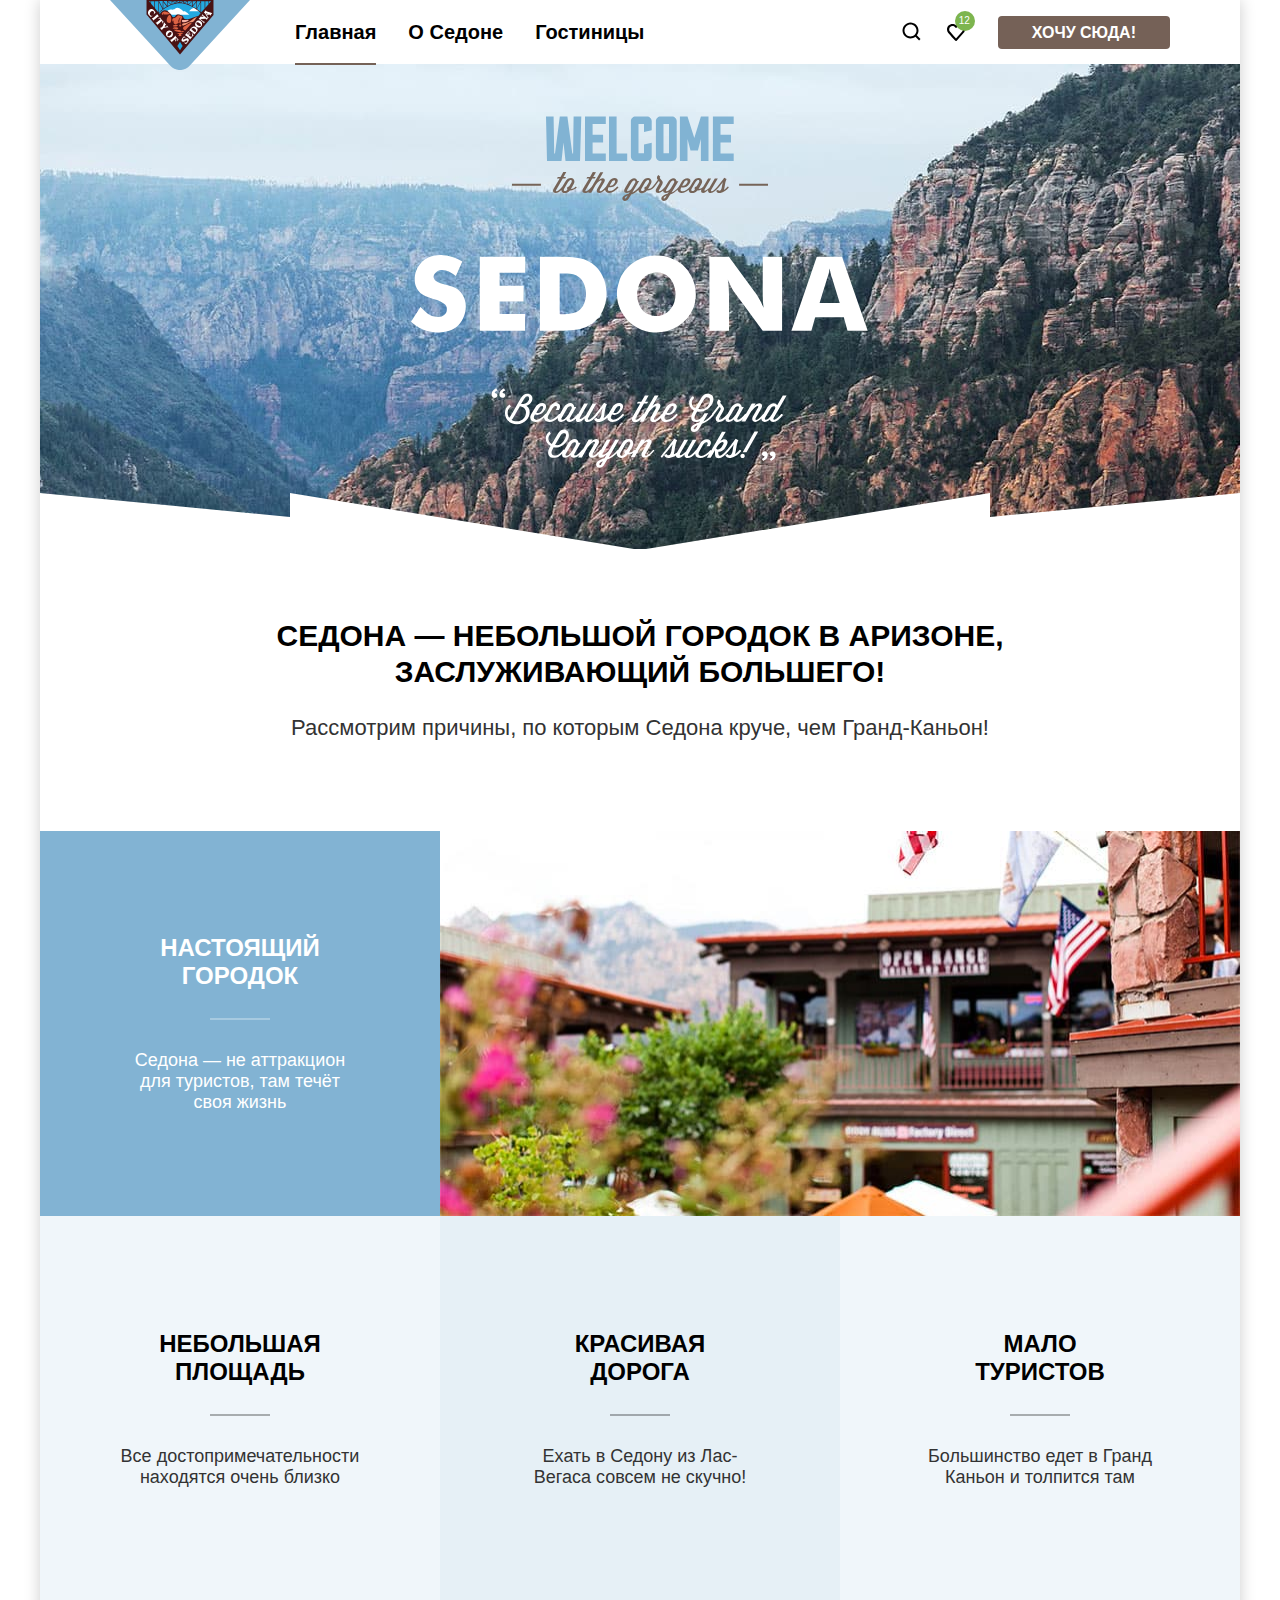
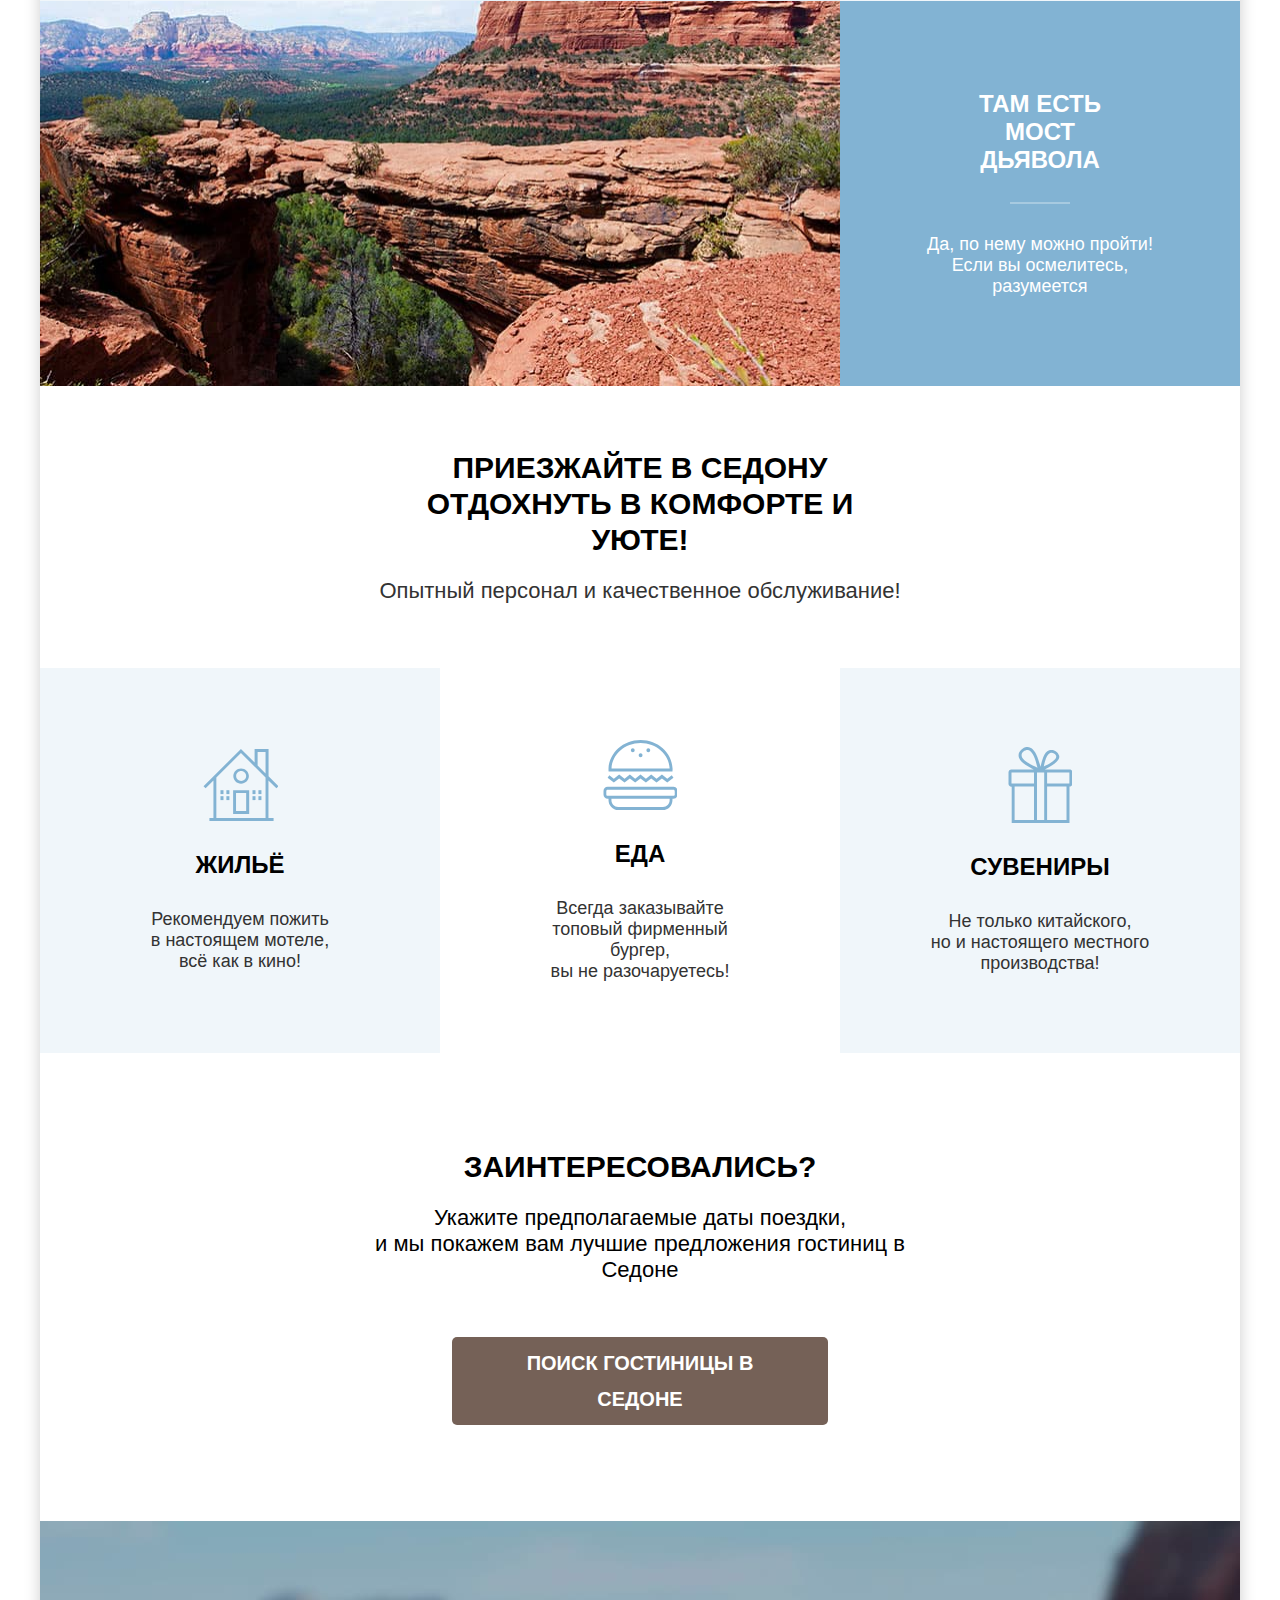
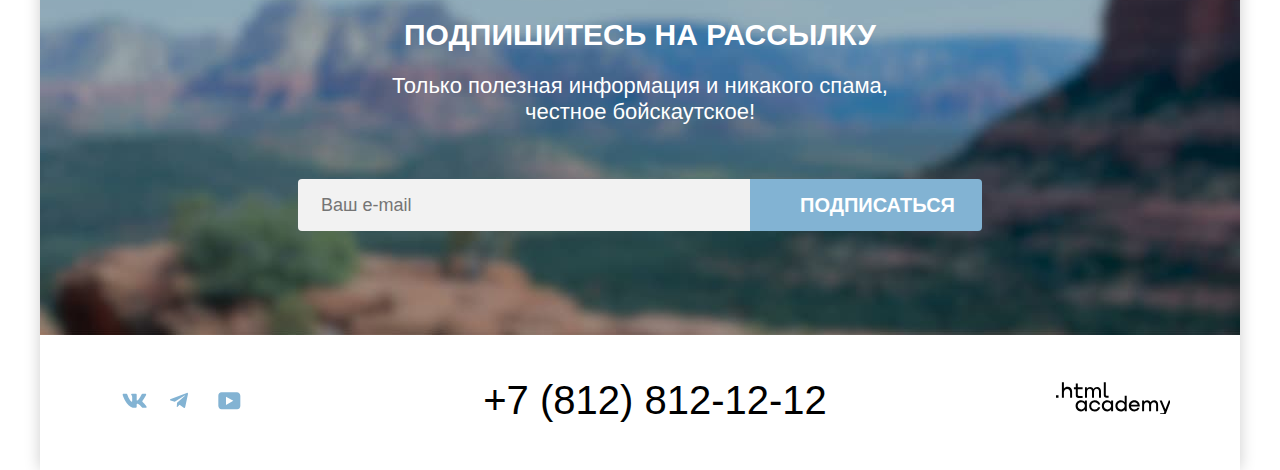
==== commit ba8ba93b: "Исправил ошибки" ====
--- a/index.html
+++ b/index.html
@@ -5,6 +5,8 @@
     <meta charset="utf-8">
     <title>HTML Academy: Седона</title>
     <link rel="stylesheet" href="styles/style.css">
+    <link rel="icon" href="favicon.ico">
+    <link rel="icon" type="image/png" href="img/favicon.png">
   </head>
 
   <body>
@@ -12,7 +14,7 @@
       <header class="page-header">
         <nav class="navigation">
           <a href="index.html" class="navigation-link-logo">
-            <img src="img/header-logo.svg" alt="Логотип Седона" class="page-header-logo">
+            <img src="img/header-logo.svg" alt="Логотип Седона" class="page-header-logo" width="140" height="70">
           </a>
           <ul class="navigation-list">
             <li class="navigation-item">
@@ -52,7 +54,7 @@
         <div class="page-container">
           <section class="main-index-header">
             <div class="main-index-wrapper">
-              <img class="main-index-logo" src="img/head-title.svg" alt="Лого-надпись Седона">
+              <img class="main-index-logo" src="img/head-title.svg" alt="Лого-надпись Седона" width="458" height="352">
               <div class="main-index-divider"></div>
             </div>
             <h1 class="main-index-title">Седона — небольшой городок в Аризоне,
@@ -119,7 +121,8 @@
                 <div class="activities-block-white">
                   <div class="icon-burger"></div>
                   <h3 class="activities-title">Еда</h3>
-                  <p class="activities-description">Всегда заказывайте<br> топовый фирменный бургер,<br> вы не разочаруетесь!
+                  <p class="activities-description">Всегда заказывайте<br> топовый фирменный бургер,<br> вы не
+                    разочаруетесь!
                   </p>
                 </div>
               </li>
@@ -127,20 +130,23 @@
                 <div class="activities-block">
                   <div class="icon-gift"></div>
                   <h3 class="activities-title">Сувениры</h3>
-                  <p class="activities-description">Не только китайского,<br> но и настоящего местного<br> производства!</p>
+                  <p class="activities-description">Не только китайского,<br> но и настоящего местного<br> производства!
+                  </p>
                 </div>
               </li>
             </ul>
           </section>
           <section class="search">
             <h2 class="search-title">Заинтересовались?</h2>
-            <p class="search-text">Укажите предполагаемые даты поездки,<br> и мы покажем вам лучшие предложения гостиниц в
+            <p class="search-text">Укажите предполагаемые даты поездки,<br> и мы покажем вам лучшие предложения гостиниц
+              в
               Седоне</p>
             <a href="#" class="search-button button">ПОИСК ГОСТИНИЦЫ В седоне</a>
           </section>
           <section class="mail mail-background">
             <h2 class="mail-title mail-title-white">Подпишитесь на рассылку</h2>
-            <p class="mail-text mail-text-white">Только полезная информация и никакого спама,<br> честное бойскаутское!</p>
+            <p class="mail-text mail-text-white">Только полезная информация и никакого спама,<br> честное бойскаутское!
+            </p>
             <form class="mail-form" action="https://echo.htmlacademy.ru/" method="post">
               <input class="mail-field" type="email" name="mail-input" placeholder="Ваш e-mail">
               <button class="mail-button button-blue" type="submit">Подписаться</button>
@@ -149,12 +155,11 @@
         </div>
       </main>
       <footer class="page-footer">
-        <div class="page-footer-container">
           <section class="footer-social">
             <h2 class="visually-hidden">Соц сети</h2>
             <ul class="footer-social-list">
               <li class="footer-social-item">
-                <a href="#" class="footer-social-item-link">
+                <a href="https://vk.com/htmlacademy" class="footer-social-item-link">
                   <svg xmlns="http://www.w3.org/2000/svg" width="25" height="15" fill="none" viewBox="0 0 25 15">
                     <path fill="#83B3D3" fill-rule="evenodd"
                       d="M24.12 1.8c.16-.54 0-.94-.8-.94H20.7c-.67 0-.98.34-1.15.73 0 0-1.33 3.2-3.22 5.27-.61.6-.9.8-1.23.8-.16 0-.41-.2-.41-.75v-5.1c0-.66-.19-.95-.74-.95H9.82c-.42 0-.67.3-.67.59 0 .62.95.76 1.04 2.51v3.8c0 .83-.15.98-.48.98-.9 0-3.06-3.2-4.34-6.88-.25-.72-.5-1-1.18-1H1.57c-.75 0-.9.34-.9.73 0 .68.89 4.07 4.14 8.55 2.17 3.06 5.23 4.72 8 4.72 1.68 0 1.88-.37 1.88-1v-2.32c0-.74.16-.88.7-.88.38 0 1.05.19 2.6 1.66 1.79 1.75 2.08 2.54 3.08 2.54h2.63c.75 0 1.12-.37.9-1.1-.23-.72-1.08-1.77-2.2-3.02-.62-.71-1.54-1.48-1.82-1.86-.39-.5-.28-.71 0-1.15 0 0 3.2-4.42 3.54-5.93Z"
@@ -164,7 +169,7 @@
                 </a>
               </li>
               <li class="footer-social-item">
-                <a href="#" class="footer-social-item-link">
+                <a href="https://t.me/htmlacademy" class="footer-social-item-link">
                   <svg xmlns="http://www.w3.org/2000/svg" width="18" height="16" fill="none" viewBox="0 0 18 16"
                     aria-hidden="true" focusable="false">
                     <path fill="#83B3D3"
@@ -174,7 +179,7 @@
                 </a>
               </li>
               <li class="footer-social-item">
-                <a href="#" class="footer-social-item-link">
+                <a href="https://www.youtube.com/user/htmlacademyru" class="footer-social-item-link">
                   <svg xmlns="http://www.w3.org/2000/svg" width="23" height="18" fill="none" viewBox="0 0 23 18"
                     aria-hidden="true" focusable="false">
                     <path fill="#83B3D3"
@@ -196,16 +201,18 @@
                 <path fill="#000"
                   d="M0 13.26v2.6h2.5v-2.6H0ZM11.6 4.86c-1.6 0-2.8.7-3.6 1.7h-.1V.36h-2v15.5h2v-5.3c0-2.1 1.3-3.6 3.3-3.6 1.8 0 2.9 1.4 2.9 3.2v5.7h2v-6.1c.1-3-1.8-4.9-4.5-4.9ZM26.6 5.16h-4.8v-3.7h-2v3.8h-1.9v2h1.9v6c0 1.7 1 2.7 2.7 2.7h4.1v-2h-3.7c-.7 0-1.1-.4-1.1-1.1v-5.7h4.8v-2ZM41.1 4.96c-1.6 0-2.9.8-3.5 2.1h-.1c-.6-1.2-1.8-2.1-3.4-2.1-1.4 0-2.5.8-3.1 1.8h-.1v-1.6H29v10.6h2v-5.4c0-2 1-3.5 2.6-3.5 1.5 0 2.4 1 2.4 2.6v6.3h2v-5.6c0-2.4 1.4-3.3 2.6-3.3 1.5 0 2.4 1 2.4 2.6v6.3h2v-6.5c.1-2.5-1.4-4.3-3.9-4.3ZM47.8 13.06c0 1.7 1 2.7 2.8 2.7h2v-2h-1.7c-.7 0-1.1-.4-1.1-1.1V.36h-2v12.7ZM28.9 20.06c-.9-1.1-2.2-1.8-3.9-1.8-3.1 0-5.4 2.3-5.4 5.6s2.3 5.6 5.4 5.6c1.8 0 3-.8 3.8-1.9h.1v1.6h2v-10.6h-2v1.5Zm-3.6 7.4c-2.2 0-3.6-1.6-3.6-3.6s1.4-3.6 3.6-3.6 3.6 1.6 3.6 3.6c0 1.9-1.4 3.6-3.6 3.6ZM44.2 22.36c-.5-2.4-2.6-4.1-5.4-4.1a5.4 5.4 0 0 0-5.6 5.6c0 3.1 2.2 5.6 5.6 5.6 2.8 0 4.9-1.8 5.4-4.2h-2.1a3.4 3.4 0 0 1-3.3 2.3c-2.2 0-3.6-1.6-3.6-3.6s1.4-3.6 3.6-3.6c1.6 0 2.8 1 3.3 2.2h2.1v-.2ZM55.1 20.06c-.9-1.1-2.2-1.8-3.9-1.8-3.1 0-5.4 2.3-5.4 5.6s2.3 5.6 5.4 5.6c1.8 0 3-.8 3.8-1.9h.1v1.6h2v-10.6h-2v1.5Zm-3.6 7.4c-2.2 0-3.6-1.6-3.6-3.6s1.4-3.6 3.6-3.6 3.6 1.6 3.6 3.6c0 1.9-1.5 3.6-3.6 3.6ZM68.7 20.16c-.9-1.1-2.2-1.9-3.9-1.9-3.1 0-5.4 2.3-5.4 5.6s2.2 5.6 5.4 5.6c1.7 0 3-.8 3.8-1.8h.1v1.5h2v-15.4h-2v6.4Zm-3.6 7.3c-2.2 0-3.6-1.6-3.6-3.6s1.4-3.6 3.6-3.6 3.6 1.6 3.6 3.6c-.1 2-1.5 3.6-3.6 3.6ZM78.3 18.26c-3.3 0-5.5 2.5-5.5 5.6 0 3 2.1 5.6 5.5 5.6 2.5 0 4.5-1.3 5.2-3.6h-2.1c-.5 1-1.6 1.6-3 1.6-1.9 0-3.3-1.3-3.4-2.9h8.8c.2-3.6-2-6.3-5.5-6.3Zm0 1.9c1.7 0 3 1 3.3 2.6h-6.5c.3-1.5 1.5-2.6 3.2-2.6ZM98.2 18.26c-1.6 0-2.9.8-3.6 2h-.1c-.6-1.2-1.8-2-3.4-2-1.4 0-2.5.7-3.1 1.8v-1.5h-1.9v10.6h2v-5.4c0-2 1-3.4 2.6-3.5 1.5 0 2.4 1 2.4 2.6v6.3h2v-5.6c0-2.4 1.4-3.3 2.6-3.3 1.5 0 2.4 1 2.4 2.6v6.3h2v-6.5c.1-2.6-1.4-4.4-3.9-4.4ZM109.4 27.36l-3.6-8.9h-2.2l4.8 11.6c-.3.9-.7 1.2-1.7 1.2h-2.5v2h2.5c1.8 0 2.8-.8 3.5-2.6l4.7-12.2h-2.1l-3.4 8.9Z" />
               </svg>
+              <span class="visually-hidden">Логотип html academy</span>
             </a>
           </section>
-        </div>
       </footer>
     </div>
     <div class="modal-container modal-container-close">
       <div class="modal modal-auth">
         <button class="modal-close-button" type="button">
           <svg aria-hidden="true" focusable="false" width="15" height="15" viewBox="0 0 15 15">
-            <path d="M14.4907 1.78279L13.1984 0.490479L7.49072 6.19817L1.78303 0.490479L0.490723 1.78279L6.19842 7.49048L0.490723 13.1982L1.78303 14.4905L7.49072 8.78279L13.1984 14.4905L14.4907 13.1982L8.78303 7.49048L14.4907 1.78279Z" fill="black"/>
+            <path
+              d="M14.4907 1.78279L13.1984 0.490479L7.49072 6.19817L1.78303 0.490479L0.490723 1.78279L6.19842 7.49048L0.490723 13.1982L1.78303 14.4905L7.49072 8.78279L13.1984 14.4905L14.4907 13.1982L8.78303 7.49048L14.4907 1.78279Z"
+              fill="black" />
           </svg>
           <span class="visually-hidden">Закрыть.</span>
         </button>
@@ -213,85 +220,81 @@
           <h2 class="modal-title">Поиск гостиницы в Седоне</h2>
           <form class="auth-form" action="https://echo.htmlacademy.ru/" method="post">
             <div class="field-group">
-              <span class="form-label">Дата заезда:</span>
-              <label class="form-date-label">
-                <input class="form-date" type="text" name="date-to" placeholder="27 апреля 2020">
-
-                <svg class="calendar-icon" xmlns="http://www.w3.org/2000/svg" width="16" height="15"
-                  viewBox="0 0 16 15">
-                  <path d="M5.75 10c.3 0 .5-.2.5-.5s-.2-.5-.5-.5-.5.2-.5.5.2.5.5.5Z" />
-                  <path
-                    d="M15 2h-2V0h-1v2H4V0H3v2H1c-.6 0-1 .4-1 1v11c0 .5.4 1 1 1h14c.5 0 1-.5 1-1V3c0-.6-.5-1-1-1Zm0 12H1V7h14v7ZM1 6V3h2v2h1V3h8v2h1V3h2v3H1Z" />
-                  <path
-                    d="M8 10c.3 0 .5-.2.5-.5S8.3 9 8 9s-.5.2-.5.5.2.5.5.5ZM10.25 10c.3 0 .5-.2.5-.5s-.2-.5-.5-.5-.5.2-.5.5.2.5.5.5ZM5.75 11c-.3 0-.5.2-.5.5s.2.5.5.5.5-.2.5-.5-.2-.5-.5-.5ZM3.5 10c.3 0 .5-.2.5-.5S3.8 9 3.5 9s-.5.2-.5.5.2.5.5.5ZM3.5 11c-.3 0-.5.2-.5.5s.2.5.5.5.5-.2.5-.5-.2-.5-.5-.5ZM8 11c-.3 0-.5.2-.5.5s.2.5.5.5.5-.2.5-.5-.2-.5-.5-.5ZM10.25 11c-.3 0-.5.2-.5.5s.2.5.5.5.5-.2.5-.5-.2-.5-.5-.5ZM12.5 10c.3 0 .5-.2.5-.5s-.2-.5-.5-.5-.5.2-.5.5.2.5.5.5ZM12.5 11c-.3 0-.5.2-.5.5s.2.5.5.5.5-.2.5-.5-.2-.5-.5-.5Z" />
-                </svg>
-
-              </label>
+              <label class="form-label" for="check-in">Дата заезда:</label>
+              <input class="form-date" id="check-in" type="text" name="date-to" placeholder="27 апреля 2020">
+              <svg class="calendar-icon" xmlns="http://www.w3.org/2000/svg" width="16" height="15" viewBox="0 0 16 15">
+                <path d="M5.75 10c.3 0 .5-.2.5-.5s-.2-.5-.5-.5-.5.2-.5.5.2.5.5.5Z" />
+                <path
+                  d="M15 2h-2V0h-1v2H4V0H3v2H1c-.6 0-1 .4-1 1v11c0 .5.4 1 1 1h14c.5 0 1-.5 1-1V3c0-.6-.5-1-1-1Zm0 12H1V7h14v7ZM1 6V3h2v2h1V3h8v2h1V3h2v3H1Z" />
+                <path
+                  d="M8 10c.3 0 .5-.2.5-.5S8.3 9 8 9s-.5.2-.5.5.2.5.5.5ZM10.25 10c.3 0 .5-.2.5-.5s-.2-.5-.5-.5-.5.2-.5.5.2.5.5.5ZM5.75 11c-.3 0-.5.2-.5.5s.2.5.5.5.5-.2.5-.5-.2-.5-.5-.5ZM3.5 10c.3 0 .5-.2.5-.5S3.8 9 3.5 9s-.5.2-.5.5.2.5.5.5ZM3.5 11c-.3 0-.5.2-.5.5s.2.5.5.5.5-.2.5-.5-.2-.5-.5-.5ZM8 11c-.3 0-.5.2-.5.5s.2.5.5.5.5-.2.5-.5-.2-.5-.5-.5ZM10.25 11c-.3 0-.5.2-.5.5s.2.5.5.5.5-.2.5-.5-.2-.5-.5-.5ZM12.5 10c.3 0 .5-.2.5-.5s-.2-.5-.5-.5-.5.2-.5.5.2.5.5.5ZM12.5 11c-.3 0-.5.2-.5.5s.2.5.5.5.5-.2.5-.5-.2-.5-.5-.5Z" />
+              </svg>
             </div>
             <div class="text-date warning-text">Мы не можем отправить вас в прошлое.</div>
             <div class="field-group">
-              <span class="form-label">Дата выезда:</span>
-              <label class="form-date-label">
-                <input class="form-date" type="text" name="date-to" placeholder="1 сентября 2023">
-
-                <svg class="calendar-icon" xmlns="http://www.w3.org/2000/svg" width="16" height="15"
-                  viewBox="0 0 16 15">
-                  <path d="M5.75 10c.3 0 .5-.2.5-.5s-.2-.5-.5-.5-.5.2-.5.5.2.5.5.5Z" />
-                  <path
-                    d="M15 2h-2V0h-1v2H4V0H3v2H1c-.6 0-1 .4-1 1v11c0 .5.4 1 1 1h14c.5 0 1-.5 1-1V3c0-.6-.5-1-1-1Zm0 12H1V7h14v7ZM1 6V3h2v2h1V3h8v2h1V3h2v3H1Z" />
-                  <path
-                    d="M8 10c.3 0 .5-.2.5-.5S8.3 9 8 9s-.5.2-.5.5.2.5.5.5ZM10.25 10c.3 0 .5-.2.5-.5s-.2-.5-.5-.5-.5.2-.5.5.2.5.5.5ZM5.75 11c-.3 0-.5.2-.5.5s.2.5.5.5.5-.2.5-.5-.2-.5-.5-.5ZM3.5 10c.3 0 .5-.2.5-.5S3.8 9 3.5 9s-.5.2-.5.5.2.5.5.5ZM3.5 11c-.3 0-.5.2-.5.5s.2.5.5.5.5-.2.5-.5-.2-.5-.5-.5ZM8 11c-.3 0-.5.2-.5.5s.2.5.5.5.5-.2.5-.5-.2-.5-.5-.5ZM10.25 11c-.3 0-.5.2-.5.5s.2.5.5.5.5-.2.5-.5-.2-.5-.5-.5ZM12.5 10c.3 0 .5-.2.5-.5s-.2-.5-.5-.5-.5.2-.5.5.2.5.5.5ZM12.5 11c-.3 0-.5.2-.5.5s.2.5.5.5.5-.2.5-.5-.2-.5-.5-.5Z" />
-                </svg>
-              </label>
+              <label class="form-label" for="check-out">Дата выезда:</label>
+              <input class="form-date" id="check-out" type="text" name="date-to" placeholder="1 сентября 2023">
+              <svg class="calendar-icon" xmlns="http://www.w3.org/2000/svg" width="16" height="15" viewBox="0 0 16 15">
+                <path d="M5.75 10c.3 0 .5-.2.5-.5s-.2-.5-.5-.5-.5.2-.5.5.2.5.5.5Z" />
+                <path
+                  d="M15 2h-2V0h-1v2H4V0H3v2H1c-.6 0-1 .4-1 1v11c0 .5.4 1 1 1h14c.5 0 1-.5 1-1V3c0-.6-.5-1-1-1Zm0 12H1V7h14v7ZM1 6V3h2v2h1V3h8v2h1V3h2v3H1Z" />
+                <path
+                  d="M8 10c.3 0 .5-.2.5-.5S8.3 9 8 9s-.5.2-.5.5.2.5.5.5ZM10.25 10c.3 0 .5-.2.5-.5s-.2-.5-.5-.5-.5.2-.5.5.2.5.5.5ZM5.75 11c-.3 0-.5.2-.5.5s.2.5.5.5.5-.2.5-.5-.2-.5-.5-.5ZM3.5 10c.3 0 .5-.2.5-.5S3.8 9 3.5 9s-.5.2-.5.5.2.5.5.5ZM3.5 11c-.3 0-.5.2-.5.5s.2.5.5.5.5-.2.5-.5-.2-.5-.5-.5ZM8 11c-.3 0-.5.2-.5.5s.2.5.5.5.5-.2.5-.5-.2-.5-.5-.5ZM10.25 11c-.3 0-.5.2-.5.5s.2.5.5.5.5-.2.5-.5-.2-.5-.5-.5ZM12.5 10c.3 0 .5-.2.5-.5s-.2-.5-.5-.5-.5.2-.5.5.2.5.5.5ZM12.5 11c-.3 0-.5.2-.5.5s.2.5.5.5.5-.2.5-.5-.2-.5-.5-.5Z" />
+              </svg>
+
             </div>
             <div class="text-date">На эти даты есть свободные номера. Пока есть.</div>
             <div class="guest-wrapper">
-              <span class="form-label">Взрослые:</span>
-              <div class="guest-amount">
-                <div class="amount-people-button">
-                <button class="button-plus-minus" type="button">
-                  <svg aria-hidden="true" focusable="false" width="14" height="2" viewBox="0 0 14 2" fill="none">
-                    <path d="M0 0L0 2L14 2V0L0 0Z" fill="#756157" fill-opacity="0.3" />
-                  </svg>
-                  <span class="visually-hidden">Убавить количество взрослых.</span>
-                </button>
+              <div class="field-group-people">
+                <label class="amount-people-label" for="amount-people">Взрослые:</label>
+                <div class="guest-amount">
+                  <div class="amount-people-button">
+                    <button class="button-plus-minus" type="button">
+                      <svg aria-hidden="true" focusable="false" width="14" height="2" viewBox="0 0 14 2" fill="none">
+                        <path d="M0 0L0 2L14 2V0L0 0Z" fill="#756157" fill-opacity="0.3" />
+                      </svg>
+                      <span class="visually-hidden">Убавить количество взрослых.</span>
+                    </button>
+                  </div>
+                  <input type="number" class="amount-people-input" id="amount-people" name="amount-people" value="2"
+                    required>
+                  <div class="amount-people-button">
+                    <button class="button-plus-minus" type="button">
+                      <svg aria-hidden="true" focusable="false" width="14" height="14" viewBox="0 0 14 14" fill="none">
+                        <path d="M14 6H8V0H6V6H0V8H6V14H8V8H14V6Z" fill="#756157" fill-opacity="0.3" />
+                      </svg>
+                      <span class="visually-hidden">Прибавить количество взрослых.</span>
+                    </button>
+                  </div>
+                </div>
               </div>
-              <div class="amount-people">2</div>
-              <div class="amount-people-button">
-                <button class="button-plus-minus" type="button">
-                  <svg aria-hidden="true" focusable="false" width="14" height="14" viewBox="0 0 14 14" fill="none">
-                    <path d="M14 6H8V0H6V6H0V8H6V14H8V8H14V6Z" fill="#756157" fill-opacity="0.3"/>
-                  </svg>
-                  <span class="visually-hidden">Прибавить количество взрослых.</span>
-                </button>
-              </div>
-              </div>
-
-              <span class="form-label">Дети:</span>
-
-              <div class="tooltip">
-                <span class="visually-hidden">иформация о количестве детей.</span>
-                <span class="tooltip-text">Укажите количество детей, которые будут с вами, возраст которых от 6 до
-                  18 лет. Дети до 6 лет размещаются бесплатно.</span>
-              </div>
-
-              <div class="guest-amount">
-                <div class="amount-people-button">
-                  <button class="button-plus-minus" type="button">
-                    <svg aria-hidden="true" focusable="false" width="14" height="2" viewBox="0 0 14 2" fill="none">
-                      <path d="M0 0L0 2L14 2V0L0 0Z" fill="#756157" fill-opacity="0.3" />
-                    </svg>
-                    <span class="visually-hidden">Убавить количество взрослых.</span>
-                  </button>
-                </div>
-                <div class="amount-people">2</div>
-                <div class="amount-people-button">
-                  <button class="button-plus-minus" type="button">
-                    <svg aria-hidden="true" focusable="false" width="14" height="14" viewBox="0 0 14 14" fill="none">
-                      <path d="M14 6H8V0H6V6H0V8H6V14H8V8H14V6Z" fill="#756157" fill-opacity="0.3"/>
-                    </svg>
-                    <span class="visually-hidden">Прибавить количество взрослых.</span>
-                  </button>
+              <div class="field-group-people">
+                <label class="amount-people-label label-kids" for="amount-people">Дети:</label>
+                <div class="tooltip" tabindex="0">
+                  <span class="visually-hidden">иформация о количестве детей.</span>
+                  <span class="tooltip-text">Укажите количество детей, которые будут с вами, возраст которых от 6 до
+                    18 лет. Дети до 6 лет размещаются бесплатно.</span>
+                </div>
+
+                <div class="guest-amount">
+                  <div class="amount-people-button">
+                    <button class="button-plus-minus" type="button">
+                      <svg aria-hidden="true" focusable="false" width="14" height="2" viewBox="0 0 14 2" fill="none">
+                        <path d="M0 0L0 2L14 2V0L0 0Z" fill="#756157" fill-opacity="0.3" />
+                      </svg>
+                      <span class="visually-hidden">Убавить количество взрослых.</span>
+                    </button>
+                  </div>
+                  <input type="number" class="amount-people-input" id="amount-people" name="amount-people" value="2"
+                    required>
+                  <div class="amount-people-button">
+                    <button class="button-plus-minus" type="button">
+                      <svg aria-hidden="true" focusable="false" width="14" height="14" viewBox="0 0 14 14" fill="none">
+                        <path d="M14 6H8V0H6V6H0V8H6V14H8V8H14V6Z" fill="#756157" fill-opacity="0.3" />
+                      </svg>
+                      <span class="visually-hidden">Прибавить количество взрослых.</span>
+                    </button>
+                  </div>
                 </div>
               </div>
             </div>
--- a/styles/style.css
+++ b/styles/style.css
@@ -20,13 +20,6 @@
   box-sizing: border-box;
 }
 
-ul,
-li {
-  list-style-type: none;
-  margin: 0;
-  padding: 0;
-}
-
 .visually-hidden {
   position: absolute;
   width: 1px;
@@ -92,11 +85,15 @@
 }
 
 .navigation-list {
+  list-style-type: none;
   margin: 0;
   padding: 0;
   display: flex;
   flex-wrap: wrap;
   align-items: center;
+}
+.navigation-user {
+  min-width: 268px;
 }
 
 .navigation-link {
@@ -110,8 +107,6 @@
 }
 
 .navigation-icon {
-  min-width: 44px;
-  min-height: 20px;
   padding: 22px 12px;
 }
 
@@ -259,6 +254,7 @@
 }
 
 .advantages-list {
+  list-style-type: none;
   display: flex;
   flex-wrap: wrap;
   padding: 0;
@@ -369,6 +365,7 @@
 }
 
 .activities-list {
+  list-style-type: none;
   display: flex;
   list-style: none;
   align-items: center;
@@ -464,7 +461,7 @@
 }
 
 .search-button {
-  font-family: inherit;
+  font-family: 'PT Sans', sans-serif;
   font-size: 20px;
   line-height: 36px;
   font-weight: 700;
@@ -525,13 +522,14 @@
 }
 
 .mail-button {
+  font-family: 'PT Sans', sans-serif;
   background: #82B3D3;
   border-radius: 0px 4px 4px 0px;
   color: #FFFFFF;
   border: none;
   text-transform: uppercase;
   font-weight: 700;
-  font-size: 18px;
+  font-size: 20px;
   line-height: 36px;
   padding: 8px 50px;
   max-width: 232px;
@@ -552,6 +550,7 @@
 }
 
 .mail-field {
+  font-family: "PT Sans", sans-serif;
   width: 452px;
   height: 52px;
   padding: 15px 20px;
@@ -564,11 +563,6 @@
 }
 
 .page-footer {
-  width: 1200px;
-  margin: 0 auto;
-}
-
-.page-footer-container {
   display: flex;
   width: 1200px;
   margin: 0 auto;
@@ -582,6 +576,7 @@
 }
 
 .footer-social-list {
+  list-style-type: none;
   display: flex;
   flex-wrap: wrap;
   margin: 0;
@@ -606,7 +601,6 @@
   padding: 0;
 }
 
-/* telephone state */
 .footer-contacts-phone:hover {
   color: #756157;
 }
@@ -620,7 +614,6 @@
   color: rgba(117, 97, 87, 0.3);
 }
 
-/* html academy link state */
 .footer-htmlacademy-link:hover path {
   fill: #756157;
 }
@@ -637,7 +630,6 @@
   fill: rgba(117, 97, 87, 0.3);
 }
 
-/* footer social state */
 .footer-social-item-link:hover path {
   fill: #68A2CA;
 }
@@ -713,12 +705,19 @@
   text-decoration: none;
 }
 
+.catalog-filter-list {
+  list-style-type: none;
+  padding: 0;
+  margin: 0;
+}
+
 .catalog-filter-title {
   font-size: 20px;
   line-height: 24px;
   color: #FFFFFF;
   font-weight: 700;
   margin-bottom: 32px;
+  padding: 0;
 }
 
 .catalog-filter-wrapper {
@@ -738,10 +737,11 @@
   border: none;
   margin: 0;
   padding: 0;
+  min-width: 150px;
 }
 
 .catalog-filter-group:nth-of-type(3) {
-  margin-left: 80px;
+  margin-left: 70px;
 }
 
 .catalog-filter-item {
@@ -767,7 +767,7 @@
   height: 48px;
   background: #F2F2F2;
   border-radius: 4px 0px 0px 4px;
-  border: none;
+  border: 3px solid transparent;
   padding: 12px 20px;
   font-weight: 700;
   font-size: 18px;
@@ -784,6 +784,13 @@
   background: #E6E6E6;
   border: 3px solid #83B3D3;
   outline: none;
+}
+
+.input-price:disabled,
+.mail-field:disabled {
+  border: 3px solid rgba(0, 0, 0, 0.3);
+  pointer-events: none;
+  opacity: 0.3;
 }
 
 .price-name {
@@ -813,7 +820,6 @@
   padding-left: 36px;
 }
 
-/* Mark */
 .control-mark {
   position: absolute;
   top: 2px;
@@ -849,6 +855,11 @@
 .control-input:focus-visible+.control-mark {
   outline: 3px solid #83B3D3;
 }
+.control-input:disabled .control {
+  opacity: 0.3;
+  pointer-events: none;
+  cursor: not-allowed;
+}
 
 .control:hover {
   opacity: 0.6;
@@ -912,6 +923,7 @@
 }
 
 .catalog-filter-button {
+  font-family: 'PT Sans', sans-serif;
   font-weight: 700;
   font-size: 16px;
   line-height: 20px;
@@ -923,7 +935,6 @@
   border-radius: 4px;
   border: none;
   padding: 8px 50px;
-  font-family: inherit;
 }
 
 .transparent-button {
@@ -970,21 +981,22 @@
   flex-direction: row;
   align-items: center;
   justify-content: space-between;
-  padding: 45px 70px 40px 70px;
+  padding: 50px 70px 40px 70px;
 }
 
 .select-control {
   color: #333333;
-  font: inherit;
+  font-family: "PT Sans", sans-serif;
   font-size: 18px;
   line-height: 21px;
   width: 292px;
+  height: 49px;
   border: 2px solid #E5E5E5;
   border-radius: 4px;
-  padding: 14px 20px;
+  padding: 10px 15px;
   background-image: url("../img/arrow-down-icon.svg");
   background-repeat: no-repeat;
-  background-position: right 21px center;
+  background-position: right 18px center;
   appearance: none;
   margin-left: auto;
   margin-right: 70px;
@@ -996,6 +1008,14 @@
   outline: none;
 }
 
+.select-control:disabled {
+  border: 2px solid #000000;
+  opacity: 0.3;
+  pointer-events: none;
+}
+
+
+
 .select-hotel-results {
   font-weight: 700;
   font-size: 30px;
@@ -1006,6 +1026,9 @@
 }
 
 .hotel-result-list {
+  list-style-type: none;
+  margin: 0;
+  padding: 0;
   display: flex;
   flex-direction: row;
   flex-wrap: wrap;
@@ -1060,6 +1083,7 @@
 }
 
 .product-list {
+  list-style-type: none;
   margin: 0 70px;
   padding: 0;
   display: grid;
@@ -1113,6 +1137,7 @@
 .product-card-button-brown {
   font-size: 16px;
   line-height: 20px;
+  font-weight: 700;
   text-align: center;
   align-items: center;
   color: #FFFFFF;
@@ -1126,6 +1151,7 @@
 .product-card-button-favourite {
   font-size: 16px;
   line-height: 20px;
+  font-weight: 700;
   text-align: center;
   align-items: center;
   color: #FFFFFF;
@@ -1152,6 +1178,7 @@
 }
 
 .product-card-star-list {
+  list-style-type: none;
   display: flex;
   padding: 0;
   margin: 0;
@@ -1178,6 +1205,7 @@
 }
 
 .pagination {
+  list-style-type: none;
   display: flex;
   margin-top: 40px;
   margin-bottom: 60px;
@@ -1198,6 +1226,7 @@
   text-decoration: none;
   background: #82B3D3;
   border-radius: 4px;
+  border: 1px solid transparent;
 }
 
 .pagination-link:hover {
@@ -1208,6 +1237,7 @@
 .pagination-link:focus {
   background: #68A2CA;
   border: 1px solid #82B3D3;
+  outline: none;
 }
 
 .pagination-link:active {
@@ -1251,6 +1281,7 @@
   width: 100%;
   height: 100%;
   background: rgba(242, 242, 242, 0.8);
+  z-index: 1000;
 }
 
 .modal {
@@ -1317,6 +1348,7 @@
   justify-content: space-between;
   align-items: center;
   width: 578px;
+  position: relative;
 }
 
 .form-label {
@@ -1329,13 +1361,8 @@
   margin-right: auto;
 }
 
-.form-date-label {
-  position: relative;
-}
-
 .form-date {
   margin: 0;
-  margin-bottom: 4px;
   padding: 12px 20px;
   width: 440px;
   min-height: 48px;
@@ -1345,7 +1372,6 @@
   font-weight: 700;
   font-size: 18px;
   line-height: 24px;
-  position: relative;
 }
 
 .form-date:hover {
@@ -1356,6 +1382,11 @@
   background: #E6E6E6;
   outline: 3px solid #83B3D3;
 }
+.form-date:disabled {
+  outline: 3px solid #000000;
+  opacity: 0.3;
+  pointer-events: none;
+}
 
 .calendar-icon {
   fill: rgba(117, 97, 87, 0.3);
@@ -1369,6 +1400,7 @@
 .text-date {
   padding: 0;
   margin: 0;
+  margin-top: 4px;
   margin-left: 157px;
   margin-bottom: 24px;
   display: flex;
@@ -1391,12 +1423,20 @@
   margin-bottom: 48px;
 }
 
-.guest-wrapper .form-label {
-  margin-right: 46px;
-}
-
-.guest-wrapper .form-label:last-of-type {
-  margin-right: auto;
+.field-group-people {
+  display: flex;
+  align-items: center;
+  gap: 46px;
+}
+
+.amount-people-label {
+  font-weight: 700;
+  font-size: 20px;
+  line-height: 24px;
+}
+
+.label-kids {
+  margin-right: 36px;
 }
 
 .guest-amount {
@@ -1414,23 +1454,37 @@
   position: relative;
 }
 
-.guest-amount:first-of-type {
-  margin-right: auto;
-}
-
 .amount-people-button {
   width: 40px;
   padding: 14px 10px;
   display: flex;
 }
 
-.amount-people {
+.amount-people-input {
+  font-style: normal;
+  font-weight: 700;
+  font-size: 18px;
   width: 31px;
+  border: none;
   padding: 14px 10px;
   text-align: center;
   box-sizing: border-box;
-  background-color: rgb(242, 242, 242);
+  background-color: #F2F2F2;
   line-height: 20px;
+}
+
+.amount-people-input::-webkit-outer-spin-button,
+.amount-people-input::-webkit-inner-spin-button {
+  appearance: none;
+  margin: 0;
+}
+.amount-people-input:focus {
+  outline: 3px solid #83B3D3;
+}
+.amount-people-input:disabled {
+  outline: 3px solid #000000;
+  opacity: 0.3;
+  pointer-events: none;
 }
 
 .button-plus-minus {
@@ -1509,8 +1563,10 @@
 }
 
 .tooltip:hover .tooltip-text,
-.tooltip:focus .tooltip-text {
+.tooltip:focus .tooltip-text,
+.tooltip:focus {
   display: block;
+  outline: none;
 }
 
 .button-modal {
@@ -1530,8 +1586,10 @@
 }
 
 .button-modal:hover,
-.button-modal:focus {
+.button-modal:focus,
+.button-modal:focus-visible {
   background-color: #68A2CA;
+  outline: none;
 }
 
 .button-modal:active {
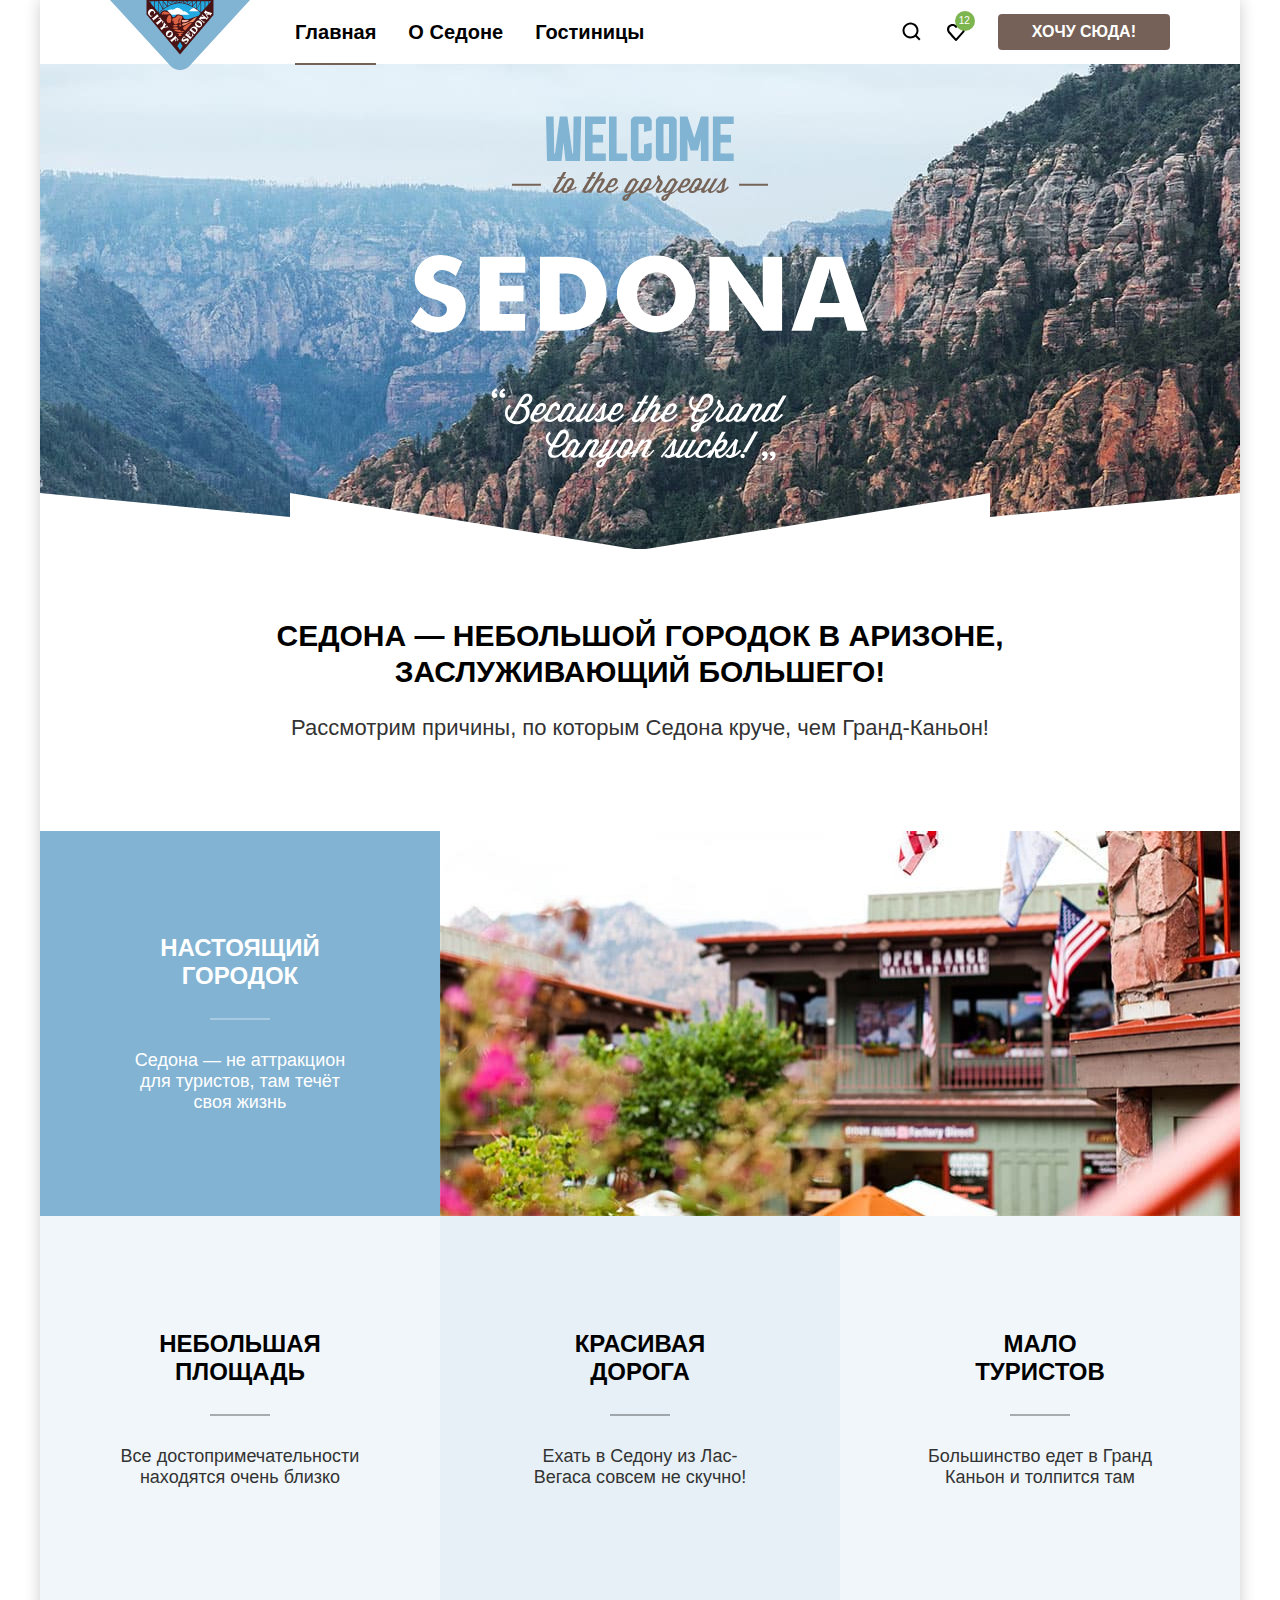
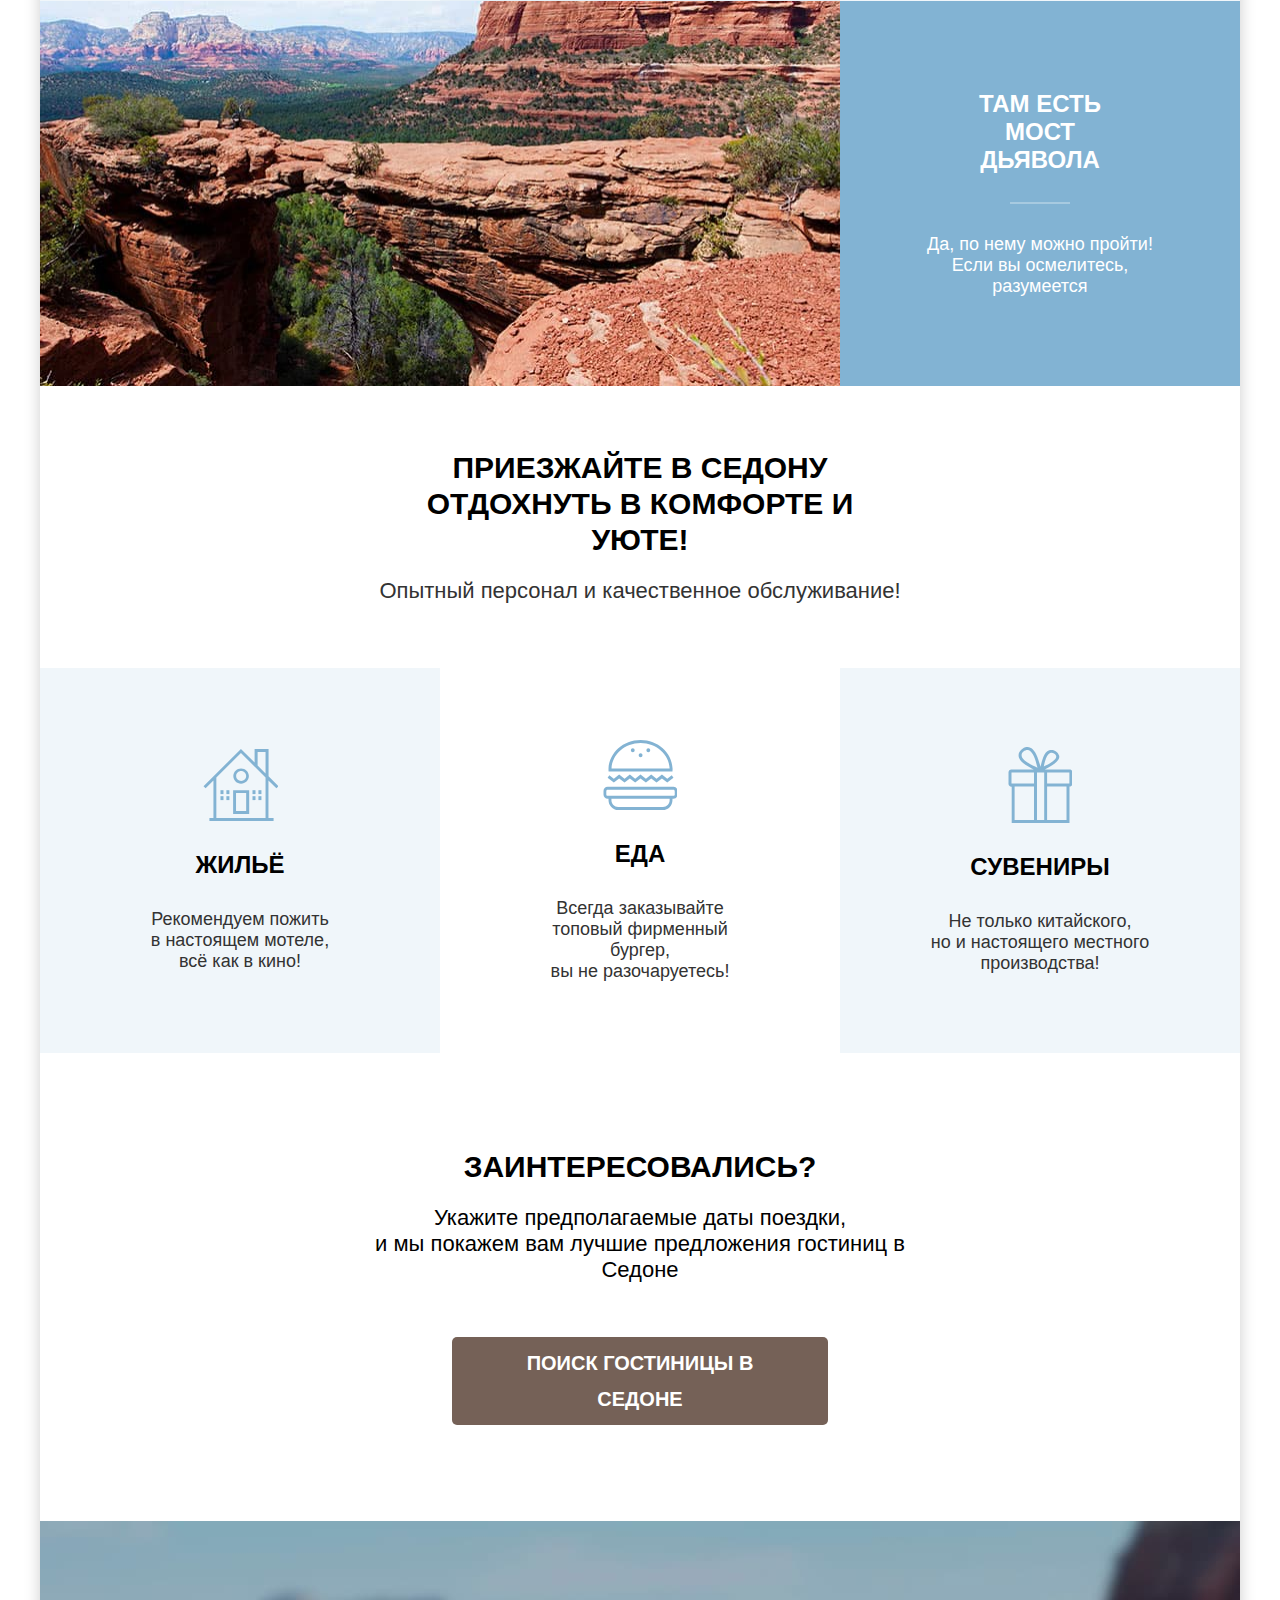
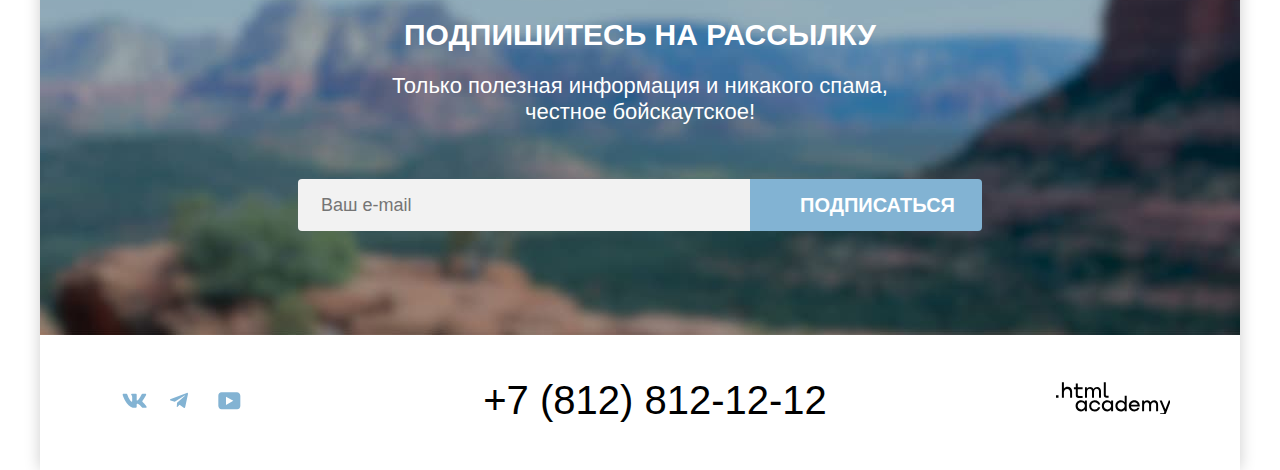
==== commit 1f8e800c: "Merge pull request #14 from alexxxey2308/master" ====
--- a/index.html
+++ b/index.html
@@ -69,8 +69,6 @@
                   <h3 class="advantages-item-title">Настоящий городок</h3>
                   <p class="advantages-description">Седона — не аттракцион для туристов, там течёт своя жизнь</p>
                 </div>
-              </li>
-              <li class="advantages-item">
                 <img src="img/advatages-sedona.jpg" alt="Седона - небольшой город" class="advantages-image" width="800"
                   height="385">
               </li>
@@ -96,11 +94,8 @@
               <li class="advantages-item">
                 <img src="img/advantages-bridge.jpg" alt="Фото моста дьявола" class="advantages-image" width="800"
                   height="385">
-              </li>
-              <li class="advantages-item">
                 <div class="advantages-block">
                   <h3 class="advantages-item-title">Там есть<br>мост дьявола</h3>
-
                   <p class="advantages-description">Да, по нему можно пройти! Если вы осмелитесь, разумеется</p>
                 </div>
               </li>
@@ -155,55 +150,55 @@
         </div>
       </main>
       <footer class="page-footer">
-          <section class="footer-social">
-            <h2 class="visually-hidden">Соц сети</h2>
-            <ul class="footer-social-list">
-              <li class="footer-social-item">
-                <a href="https://vk.com/htmlacademy" class="footer-social-item-link">
-                  <svg xmlns="http://www.w3.org/2000/svg" width="25" height="15" fill="none" viewBox="0 0 25 15">
-                    <path fill="#83B3D3" fill-rule="evenodd"
-                      d="M24.12 1.8c.16-.54 0-.94-.8-.94H20.7c-.67 0-.98.34-1.15.73 0 0-1.33 3.2-3.22 5.27-.61.6-.9.8-1.23.8-.16 0-.41-.2-.41-.75v-5.1c0-.66-.19-.95-.74-.95H9.82c-.42 0-.67.3-.67.59 0 .62.95.76 1.04 2.51v3.8c0 .83-.15.98-.48.98-.9 0-3.06-3.2-4.34-6.88-.25-.72-.5-1-1.18-1H1.57c-.75 0-.9.34-.9.73 0 .68.89 4.07 4.14 8.55 2.17 3.06 5.23 4.72 8 4.72 1.68 0 1.88-.37 1.88-1v-2.32c0-.74.16-.88.7-.88.38 0 1.05.19 2.6 1.66 1.79 1.75 2.08 2.54 3.08 2.54h2.63c.75 0 1.12-.37.9-1.1-.23-.72-1.08-1.77-2.2-3.02-.62-.71-1.54-1.48-1.82-1.86-.39-.5-.28-.71 0-1.15 0 0 3.2-4.42 3.54-5.93Z"
-                      clip-rule="evenodd" />
-                  </svg>
-                  <span class="visually-hidden">Вконтакте</span>
-                </a>
-              </li>
-              <li class="footer-social-item">
-                <a href="https://t.me/htmlacademy" class="footer-social-item-link">
-                  <svg xmlns="http://www.w3.org/2000/svg" width="18" height="16" fill="none" viewBox="0 0 18 16"
-                    aria-hidden="true" focusable="false">
-                    <path fill="#83B3D3"
-                      d="M16.79.96.84 7.1c-1.09.44-1.08 1.05-.2 1.32l4.1 1.28 9.47-5.98c.44-.27.85-.13.52.17l-7.68 6.93-.28 4.22c.41 0 .6-.2.83-.41l1.99-1.94 4.13 3.06c.77.42 1.31.2 1.5-.71l2.72-12.8c.28-1.1-.43-1.61-1.16-1.28Z" />
-                  </svg>
-                  <span class="visually-hidden">Телеграмм</span>
-                </a>
-              </li>
-              <li class="footer-social-item">
-                <a href="https://www.youtube.com/user/htmlacademyru" class="footer-social-item-link">
-                  <svg xmlns="http://www.w3.org/2000/svg" width="23" height="18" fill="none" viewBox="0 0 23 18"
-                    aria-hidden="true" focusable="false">
-                    <path fill="#83B3D3"
-                      d="M18.94.36H3.51C1.65.36.33 1.95.33 3.76v10.09c0 1.91 1.32 3.5 3.18 3.5h15.65c1.64 0 3.17-1.59 3.17-3.4V3.76c-.22-1.8-1.53-3.4-3.39-3.4ZM7.99 12.89V4.82l7.34 4.04-7.34 4.03Z" />
-                  </svg>
-                  <span class="visually-hidden">Ютуб</span>
-                </a>
-              </li>
-            </ul>
-          </section>
-          <section class="footer-contacts">
-            <h2 class="visually-hidden">Контакты</h2>
-            <a href="tel:+78128121212" class="footer-contacts-phone">+7 (812) 812-12-12</a>
-          </section>
-          <section class="footer-link">
-            <h2 class="visually-hidden">ссылка на html academy</h2>
-            <a class="footer-htmlacademy-link" href="https://htmlacademy.ru/">
-              <svg xmlns="http://www.w3.org/2000/svg" width="114" height="32" fill="#000" viewBox="0 0 114 32">
-                <path fill="#000"
-                  d="M0 13.26v2.6h2.5v-2.6H0ZM11.6 4.86c-1.6 0-2.8.7-3.6 1.7h-.1V.36h-2v15.5h2v-5.3c0-2.1 1.3-3.6 3.3-3.6 1.8 0 2.9 1.4 2.9 3.2v5.7h2v-6.1c.1-3-1.8-4.9-4.5-4.9ZM26.6 5.16h-4.8v-3.7h-2v3.8h-1.9v2h1.9v6c0 1.7 1 2.7 2.7 2.7h4.1v-2h-3.7c-.7 0-1.1-.4-1.1-1.1v-5.7h4.8v-2ZM41.1 4.96c-1.6 0-2.9.8-3.5 2.1h-.1c-.6-1.2-1.8-2.1-3.4-2.1-1.4 0-2.5.8-3.1 1.8h-.1v-1.6H29v10.6h2v-5.4c0-2 1-3.5 2.6-3.5 1.5 0 2.4 1 2.4 2.6v6.3h2v-5.6c0-2.4 1.4-3.3 2.6-3.3 1.5 0 2.4 1 2.4 2.6v6.3h2v-6.5c.1-2.5-1.4-4.3-3.9-4.3ZM47.8 13.06c0 1.7 1 2.7 2.8 2.7h2v-2h-1.7c-.7 0-1.1-.4-1.1-1.1V.36h-2v12.7ZM28.9 20.06c-.9-1.1-2.2-1.8-3.9-1.8-3.1 0-5.4 2.3-5.4 5.6s2.3 5.6 5.4 5.6c1.8 0 3-.8 3.8-1.9h.1v1.6h2v-10.6h-2v1.5Zm-3.6 7.4c-2.2 0-3.6-1.6-3.6-3.6s1.4-3.6 3.6-3.6 3.6 1.6 3.6 3.6c0 1.9-1.4 3.6-3.6 3.6ZM44.2 22.36c-.5-2.4-2.6-4.1-5.4-4.1a5.4 5.4 0 0 0-5.6 5.6c0 3.1 2.2 5.6 5.6 5.6 2.8 0 4.9-1.8 5.4-4.2h-2.1a3.4 3.4 0 0 1-3.3 2.3c-2.2 0-3.6-1.6-3.6-3.6s1.4-3.6 3.6-3.6c1.6 0 2.8 1 3.3 2.2h2.1v-.2ZM55.1 20.06c-.9-1.1-2.2-1.8-3.9-1.8-3.1 0-5.4 2.3-5.4 5.6s2.3 5.6 5.4 5.6c1.8 0 3-.8 3.8-1.9h.1v1.6h2v-10.6h-2v1.5Zm-3.6 7.4c-2.2 0-3.6-1.6-3.6-3.6s1.4-3.6 3.6-3.6 3.6 1.6 3.6 3.6c0 1.9-1.5 3.6-3.6 3.6ZM68.7 20.16c-.9-1.1-2.2-1.9-3.9-1.9-3.1 0-5.4 2.3-5.4 5.6s2.2 5.6 5.4 5.6c1.7 0 3-.8 3.8-1.8h.1v1.5h2v-15.4h-2v6.4Zm-3.6 7.3c-2.2 0-3.6-1.6-3.6-3.6s1.4-3.6 3.6-3.6 3.6 1.6 3.6 3.6c-.1 2-1.5 3.6-3.6 3.6ZM78.3 18.26c-3.3 0-5.5 2.5-5.5 5.6 0 3 2.1 5.6 5.5 5.6 2.5 0 4.5-1.3 5.2-3.6h-2.1c-.5 1-1.6 1.6-3 1.6-1.9 0-3.3-1.3-3.4-2.9h8.8c.2-3.6-2-6.3-5.5-6.3Zm0 1.9c1.7 0 3 1 3.3 2.6h-6.5c.3-1.5 1.5-2.6 3.2-2.6ZM98.2 18.26c-1.6 0-2.9.8-3.6 2h-.1c-.6-1.2-1.8-2-3.4-2-1.4 0-2.5.7-3.1 1.8v-1.5h-1.9v10.6h2v-5.4c0-2 1-3.4 2.6-3.5 1.5 0 2.4 1 2.4 2.6v6.3h2v-5.6c0-2.4 1.4-3.3 2.6-3.3 1.5 0 2.4 1 2.4 2.6v6.3h2v-6.5c.1-2.6-1.4-4.4-3.9-4.4ZM109.4 27.36l-3.6-8.9h-2.2l4.8 11.6c-.3.9-.7 1.2-1.7 1.2h-2.5v2h2.5c1.8 0 2.8-.8 3.5-2.6l4.7-12.2h-2.1l-3.4 8.9Z" />
-              </svg>
-              <span class="visually-hidden">Логотип html academy</span>
-            </a>
-          </section>
+        <section class="footer-social">
+          <h2 class="visually-hidden">Соц сети</h2>
+          <ul class="footer-social-list">
+            <li class="footer-social-item">
+              <a href="https://vk.com/htmlacademy" class="footer-social-item-link">
+                <svg xmlns="http://www.w3.org/2000/svg" width="25" height="15" fill="none" viewBox="0 0 25 15">
+                  <path fill="#83B3D3" fill-rule="evenodd"
+                    d="M24.12 1.8c.16-.54 0-.94-.8-.94H20.7c-.67 0-.98.34-1.15.73 0 0-1.33 3.2-3.22 5.27-.61.6-.9.8-1.23.8-.16 0-.41-.2-.41-.75v-5.1c0-.66-.19-.95-.74-.95H9.82c-.42 0-.67.3-.67.59 0 .62.95.76 1.04 2.51v3.8c0 .83-.15.98-.48.98-.9 0-3.06-3.2-4.34-6.88-.25-.72-.5-1-1.18-1H1.57c-.75 0-.9.34-.9.73 0 .68.89 4.07 4.14 8.55 2.17 3.06 5.23 4.72 8 4.72 1.68 0 1.88-.37 1.88-1v-2.32c0-.74.16-.88.7-.88.38 0 1.05.19 2.6 1.66 1.79 1.75 2.08 2.54 3.08 2.54h2.63c.75 0 1.12-.37.9-1.1-.23-.72-1.08-1.77-2.2-3.02-.62-.71-1.54-1.48-1.82-1.86-.39-.5-.28-.71 0-1.15 0 0 3.2-4.42 3.54-5.93Z"
+                    clip-rule="evenodd" />
+                </svg>
+                <span class="visually-hidden">Вконтакте</span>
+              </a>
+            </li>
+            <li class="footer-social-item">
+              <a href="https://t.me/htmlacademy" class="footer-social-item-link">
+                <svg xmlns="http://www.w3.org/2000/svg" width="18" height="16" fill="none" viewBox="0 0 18 16"
+                  aria-hidden="true" focusable="false">
+                  <path fill="#83B3D3"
+                    d="M16.79.96.84 7.1c-1.09.44-1.08 1.05-.2 1.32l4.1 1.28 9.47-5.98c.44-.27.85-.13.52.17l-7.68 6.93-.28 4.22c.41 0 .6-.2.83-.41l1.99-1.94 4.13 3.06c.77.42 1.31.2 1.5-.71l2.72-12.8c.28-1.1-.43-1.61-1.16-1.28Z" />
+                </svg>
+                <span class="visually-hidden">Телеграмм</span>
+              </a>
+            </li>
+            <li class="footer-social-item">
+              <a href="https://www.youtube.com/user/htmlacademyru" class="footer-social-item-link">
+                <svg xmlns="http://www.w3.org/2000/svg" width="23" height="18" fill="none" viewBox="0 0 23 18"
+                  aria-hidden="true" focusable="false">
+                  <path fill="#83B3D3"
+                    d="M18.94.36H3.51C1.65.36.33 1.95.33 3.76v10.09c0 1.91 1.32 3.5 3.18 3.5h15.65c1.64 0 3.17-1.59 3.17-3.4V3.76c-.22-1.8-1.53-3.4-3.39-3.4ZM7.99 12.89V4.82l7.34 4.04-7.34 4.03Z" />
+                </svg>
+                <span class="visually-hidden">Ютуб</span>
+              </a>
+            </li>
+          </ul>
+        </section>
+        <section class="footer-contacts">
+          <h2 class="visually-hidden">Контакты</h2>
+          <a href="tel:+78128121212" class="footer-contacts-phone">+7 (812) 812-12-12</a>
+        </section>
+        <section class="footer-link">
+          <h2 class="visually-hidden">ссылка на html academy</h2>
+          <a class="footer-htmlacademy-link" href="https://htmlacademy.ru/">
+            <svg xmlns="http://www.w3.org/2000/svg" width="114" height="32" fill="#000" viewBox="0 0 114 32">
+              <path fill="#000"
+                d="M0 13.26v2.6h2.5v-2.6H0ZM11.6 4.86c-1.6 0-2.8.7-3.6 1.7h-.1V.36h-2v15.5h2v-5.3c0-2.1 1.3-3.6 3.3-3.6 1.8 0 2.9 1.4 2.9 3.2v5.7h2v-6.1c.1-3-1.8-4.9-4.5-4.9ZM26.6 5.16h-4.8v-3.7h-2v3.8h-1.9v2h1.9v6c0 1.7 1 2.7 2.7 2.7h4.1v-2h-3.7c-.7 0-1.1-.4-1.1-1.1v-5.7h4.8v-2ZM41.1 4.96c-1.6 0-2.9.8-3.5 2.1h-.1c-.6-1.2-1.8-2.1-3.4-2.1-1.4 0-2.5.8-3.1 1.8h-.1v-1.6H29v10.6h2v-5.4c0-2 1-3.5 2.6-3.5 1.5 0 2.4 1 2.4 2.6v6.3h2v-5.6c0-2.4 1.4-3.3 2.6-3.3 1.5 0 2.4 1 2.4 2.6v6.3h2v-6.5c.1-2.5-1.4-4.3-3.9-4.3ZM47.8 13.06c0 1.7 1 2.7 2.8 2.7h2v-2h-1.7c-.7 0-1.1-.4-1.1-1.1V.36h-2v12.7ZM28.9 20.06c-.9-1.1-2.2-1.8-3.9-1.8-3.1 0-5.4 2.3-5.4 5.6s2.3 5.6 5.4 5.6c1.8 0 3-.8 3.8-1.9h.1v1.6h2v-10.6h-2v1.5Zm-3.6 7.4c-2.2 0-3.6-1.6-3.6-3.6s1.4-3.6 3.6-3.6 3.6 1.6 3.6 3.6c0 1.9-1.4 3.6-3.6 3.6ZM44.2 22.36c-.5-2.4-2.6-4.1-5.4-4.1a5.4 5.4 0 0 0-5.6 5.6c0 3.1 2.2 5.6 5.6 5.6 2.8 0 4.9-1.8 5.4-4.2h-2.1a3.4 3.4 0 0 1-3.3 2.3c-2.2 0-3.6-1.6-3.6-3.6s1.4-3.6 3.6-3.6c1.6 0 2.8 1 3.3 2.2h2.1v-.2ZM55.1 20.06c-.9-1.1-2.2-1.8-3.9-1.8-3.1 0-5.4 2.3-5.4 5.6s2.3 5.6 5.4 5.6c1.8 0 3-.8 3.8-1.9h.1v1.6h2v-10.6h-2v1.5Zm-3.6 7.4c-2.2 0-3.6-1.6-3.6-3.6s1.4-3.6 3.6-3.6 3.6 1.6 3.6 3.6c0 1.9-1.5 3.6-3.6 3.6ZM68.7 20.16c-.9-1.1-2.2-1.9-3.9-1.9-3.1 0-5.4 2.3-5.4 5.6s2.2 5.6 5.4 5.6c1.7 0 3-.8 3.8-1.8h.1v1.5h2v-15.4h-2v6.4Zm-3.6 7.3c-2.2 0-3.6-1.6-3.6-3.6s1.4-3.6 3.6-3.6 3.6 1.6 3.6 3.6c-.1 2-1.5 3.6-3.6 3.6ZM78.3 18.26c-3.3 0-5.5 2.5-5.5 5.6 0 3 2.1 5.6 5.5 5.6 2.5 0 4.5-1.3 5.2-3.6h-2.1c-.5 1-1.6 1.6-3 1.6-1.9 0-3.3-1.3-3.4-2.9h8.8c.2-3.6-2-6.3-5.5-6.3Zm0 1.9c1.7 0 3 1 3.3 2.6h-6.5c.3-1.5 1.5-2.6 3.2-2.6ZM98.2 18.26c-1.6 0-2.9.8-3.6 2h-.1c-.6-1.2-1.8-2-3.4-2-1.4 0-2.5.7-3.1 1.8v-1.5h-1.9v10.6h2v-5.4c0-2 1-3.4 2.6-3.5 1.5 0 2.4 1 2.4 2.6v6.3h2v-5.6c0-2.4 1.4-3.3 2.6-3.3 1.5 0 2.4 1 2.4 2.6v6.3h2v-6.5c.1-2.6-1.4-4.4-3.9-4.4ZM109.4 27.36l-3.6-8.9h-2.2l4.8 11.6c-.3.9-.7 1.2-1.7 1.2h-2.5v2h2.5c1.8 0 2.8-.8 3.5-2.6l4.7-12.2h-2.1l-3.4 8.9Z" />
+            </svg>
+            <span class="visually-hidden">Логотип html academy</span>
+          </a>
+        </section>
       </footer>
     </div>
     <div class="modal-container modal-container-close">
@@ -221,7 +216,7 @@
           <form class="auth-form" action="https://echo.htmlacademy.ru/" method="post">
             <div class="field-group">
               <label class="form-label" for="check-in">Дата заезда:</label>
-              <input class="form-date" id="check-in" type="text" name="date-to" placeholder="27 апреля 2020">
+              <input class="form-date" id="check-in" type="text" name="date-to" placeholder="Укажите дату">
               <svg class="calendar-icon" xmlns="http://www.w3.org/2000/svg" width="16" height="15" viewBox="0 0 16 15">
                 <path d="M5.75 10c.3 0 .5-.2.5-.5s-.2-.5-.5-.5-.5.2-.5.5.2.5.5.5Z" />
                 <path
@@ -233,7 +228,7 @@
             <div class="text-date warning-text">Мы не можем отправить вас в прошлое.</div>
             <div class="field-group">
               <label class="form-label" for="check-out">Дата выезда:</label>
-              <input class="form-date" id="check-out" type="text" name="date-to" placeholder="1 сентября 2023">
+              <input class="form-date" id="check-out" type="text" name="date-to" placeholder="Укажите дату">
               <svg class="calendar-icon" xmlns="http://www.w3.org/2000/svg" width="16" height="15" viewBox="0 0 16 15">
                 <path d="M5.75 10c.3 0 .5-.2.5-.5s-.2-.5-.5-.5-.5.2-.5.5.2.5.5.5Z" />
                 <path
@@ -269,30 +264,29 @@
                 </div>
               </div>
               <div class="field-group-people">
-                <label class="amount-people-label label-kids" for="amount-people">Дети:</label>
+                <label class="amount-people-label label-kids" for="amount-children">Дети:</label>
                 <div class="tooltip" tabindex="0">
                   <span class="visually-hidden">иформация о количестве детей.</span>
                   <span class="tooltip-text">Укажите количество детей, которые будут с вами, возраст которых от 6 до
                     18 лет. Дети до 6 лет размещаются бесплатно.</span>
                 </div>
-
                 <div class="guest-amount">
                   <div class="amount-people-button">
                     <button class="button-plus-minus" type="button">
                       <svg aria-hidden="true" focusable="false" width="14" height="2" viewBox="0 0 14 2" fill="none">
                         <path d="M0 0L0 2L14 2V0L0 0Z" fill="#756157" fill-opacity="0.3" />
                       </svg>
-                      <span class="visually-hidden">Убавить количество взрослых.</span>
+                      <span class="visually-hidden">Убавить количество детей.</span>
                     </button>
                   </div>
-                  <input type="number" class="amount-people-input" id="amount-people" name="amount-people" value="2"
-                    required>
+                  <input type="number" class="amount-people-input" id="amount-children" name="number-of-people"
+                    value="2" required>
                   <div class="amount-people-button">
                     <button class="button-plus-minus" type="button">
                       <svg aria-hidden="true" focusable="false" width="14" height="14" viewBox="0 0 14 14" fill="none">
                         <path d="M14 6H8V0H6V6H0V8H6V14H8V8H14V6Z" fill="#756157" fill-opacity="0.3" />
                       </svg>
-                      <span class="visually-hidden">Прибавить количество взрослых.</span>
+                      <span class="visually-hidden">Прибавить количество детей.</span>
                     </button>
                   </div>
                 </div>
--- a/styles/style.css
+++ b/styles/style.css
@@ -84,6 +84,11 @@
   column-gap: 32px;
 }
 
+.navigation-list:nth-of-type(1) .navigation-item {
+  margin-top: 20px;
+  margin-bottom: 20px;
+}
+
 .navigation-list {
   list-style-type: none;
   margin: 0;
@@ -130,7 +135,7 @@
   color: white;
   background: #7DB54F;
   border-radius: 10px;
-  width: 20px;
+  min-width: 20px;
   height: 20px;
   text-align: center;
   padding-bottom: 4px;
@@ -176,6 +181,9 @@
   padding: 8px 34px;
   border-radius: 4px;
   margin-left: 20px;
+  display: inline-block;
+  margin-top: 10px;
+  margin-bottom: 10px;
 }
 
 .button:hover {
@@ -263,6 +271,10 @@
 
 .advantages-image {
   display: block;
+}
+
+.advantages-item {
+  display: flex;
 }
 
 .advantages-item-title {
@@ -855,13 +867,13 @@
 .control-input:focus-visible+.control-mark {
   outline: 3px solid #83B3D3;
 }
-.control-input:disabled .control {
+.control:has([disabled]) .control-mark,
+.control:has([disabled]) .control-label {
   opacity: 0.3;
   pointer-events: none;
-  cursor: not-allowed;
-}
-
-.control:hover {
+}
+
+.control:not(:has([disabled])):hover {
   opacity: 0.6;
 }
 
@@ -1362,6 +1374,7 @@
 }
 
 .form-date {
+  font-family: 'PT Sans', sans-serif;
   margin: 0;
   padding: 12px 20px;
   width: 440px;
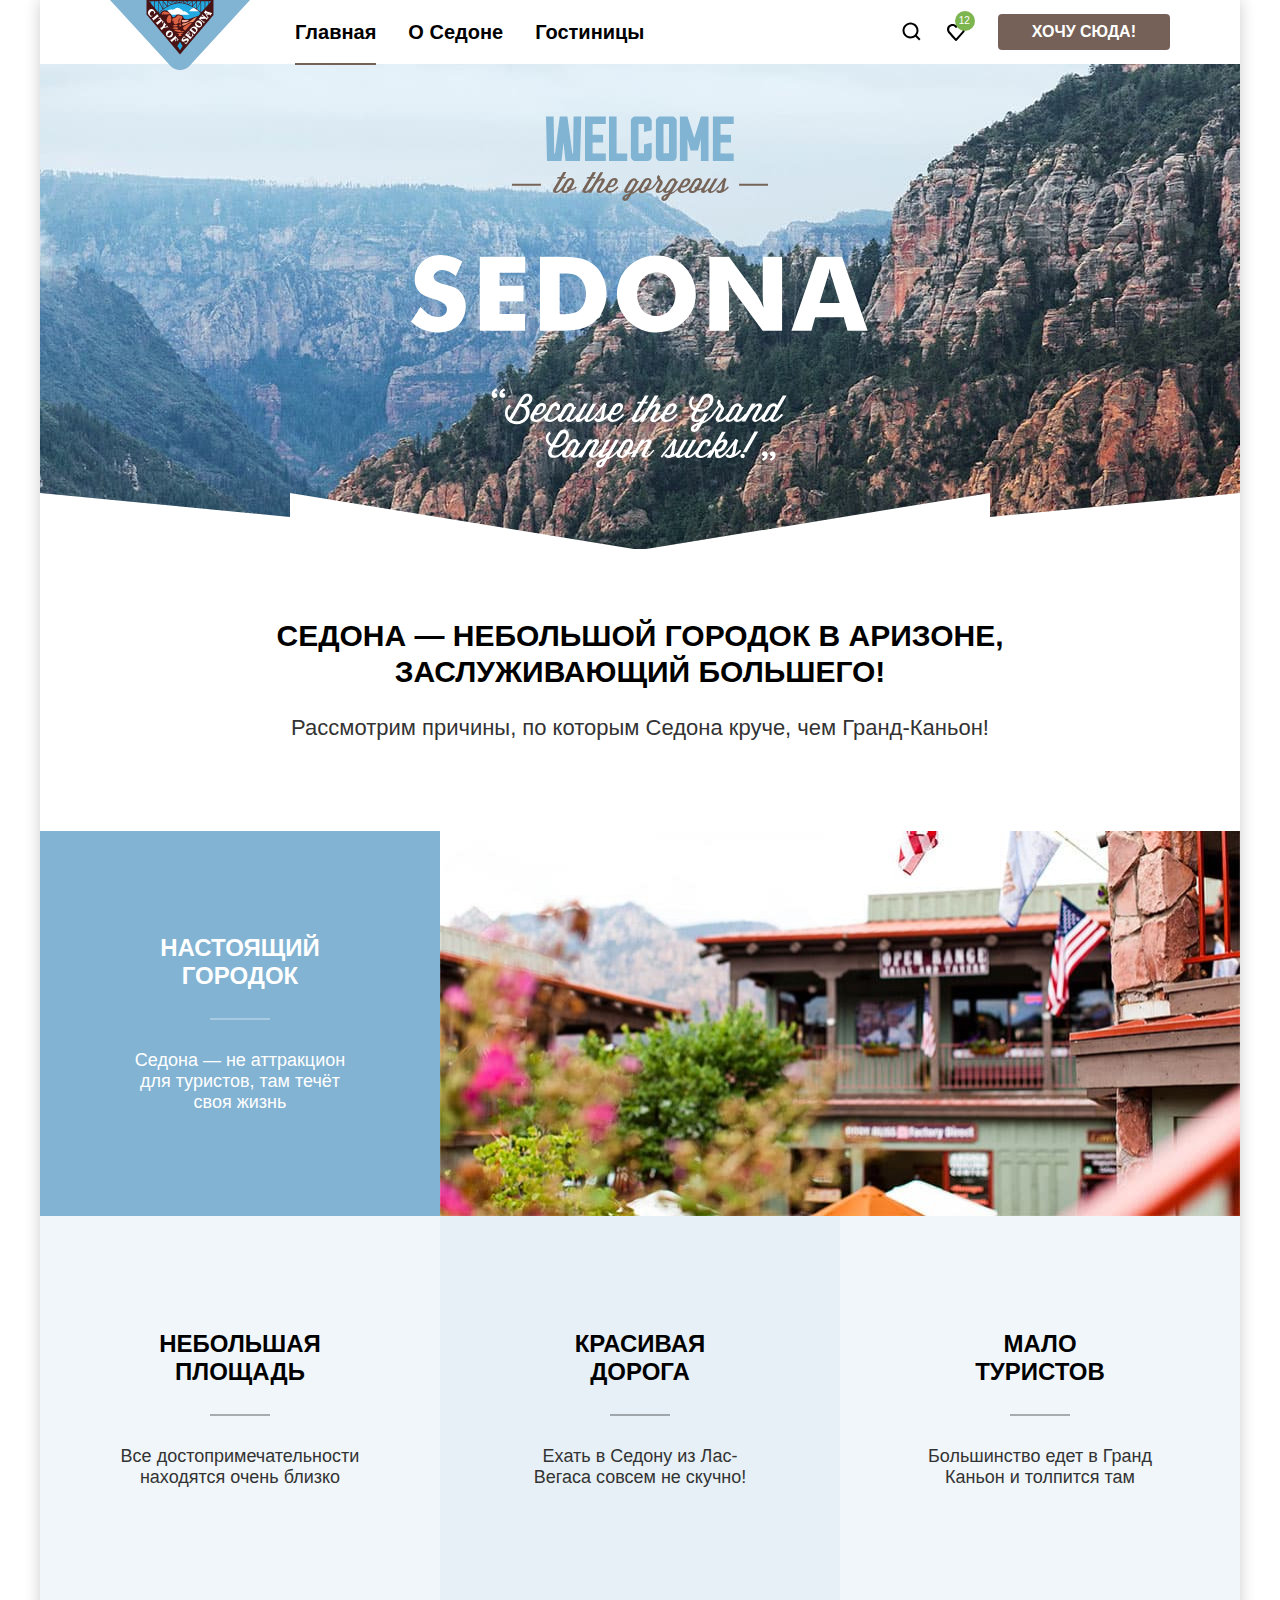
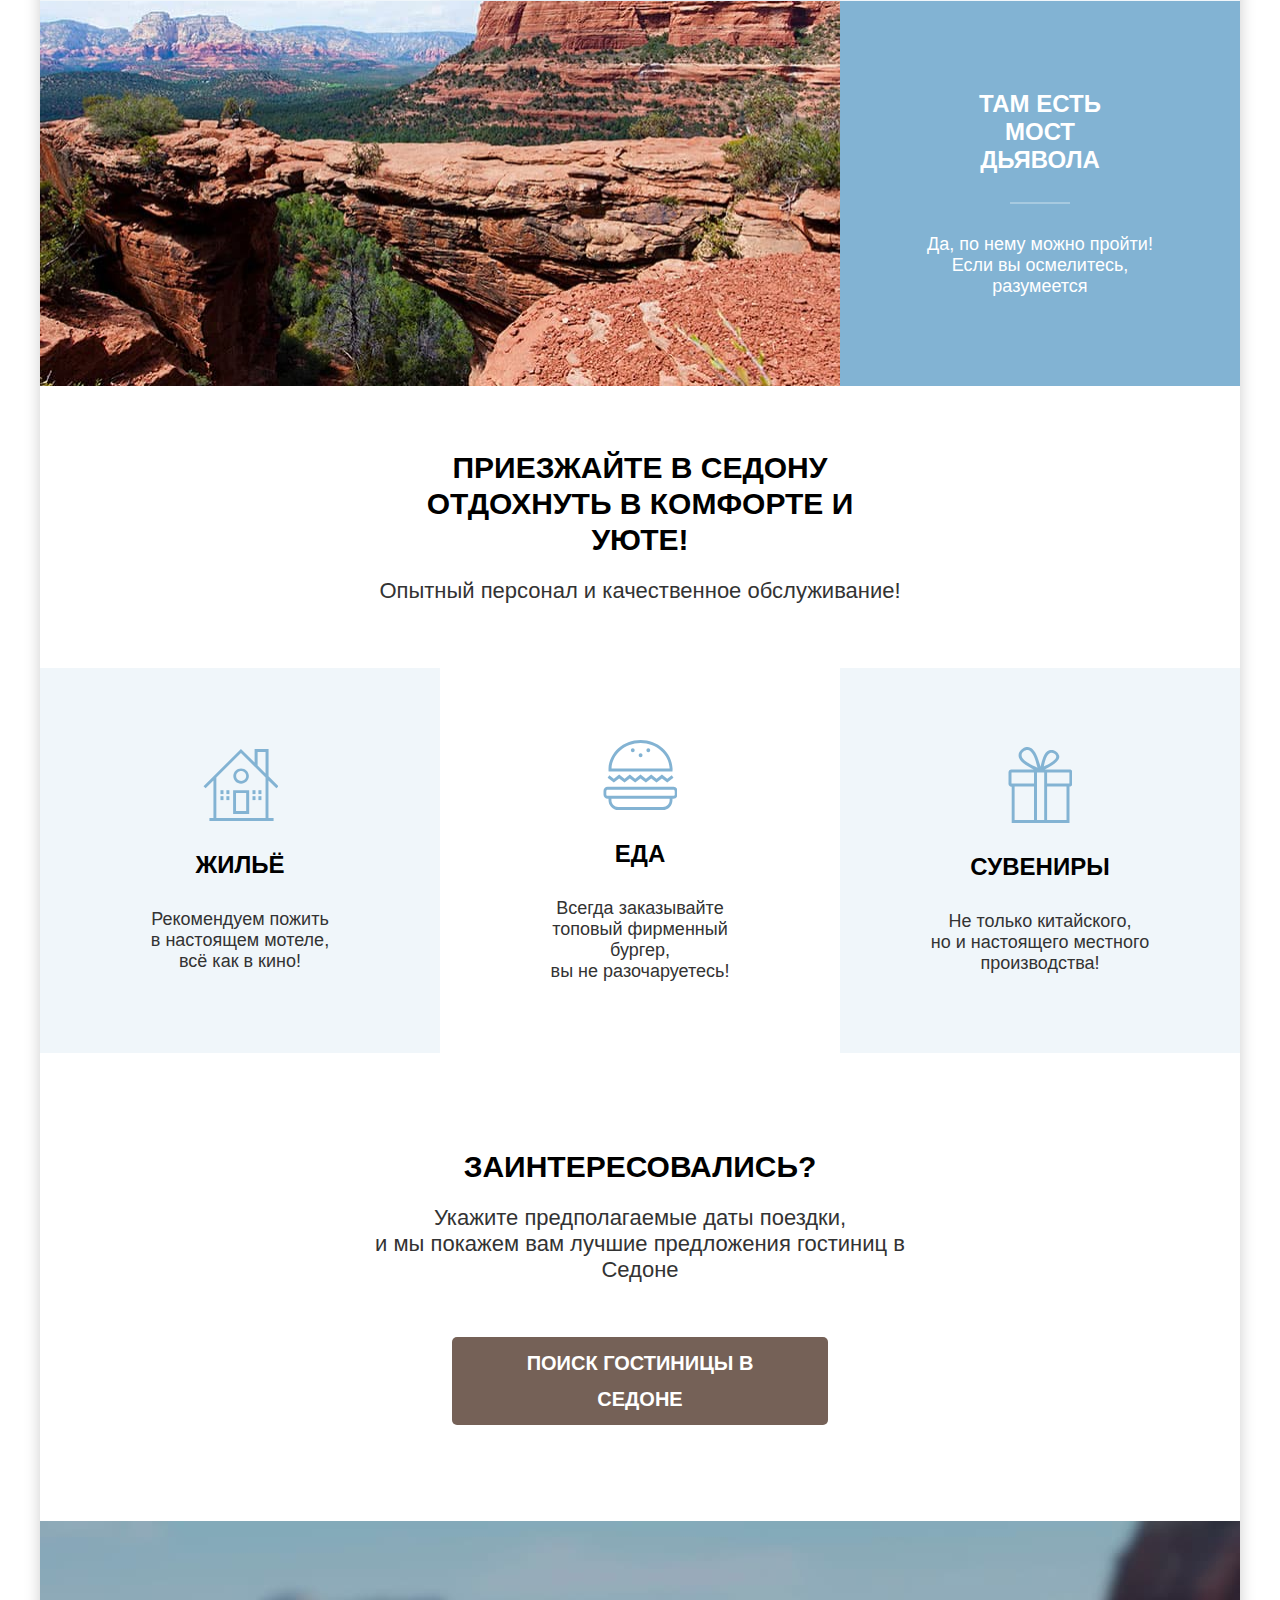
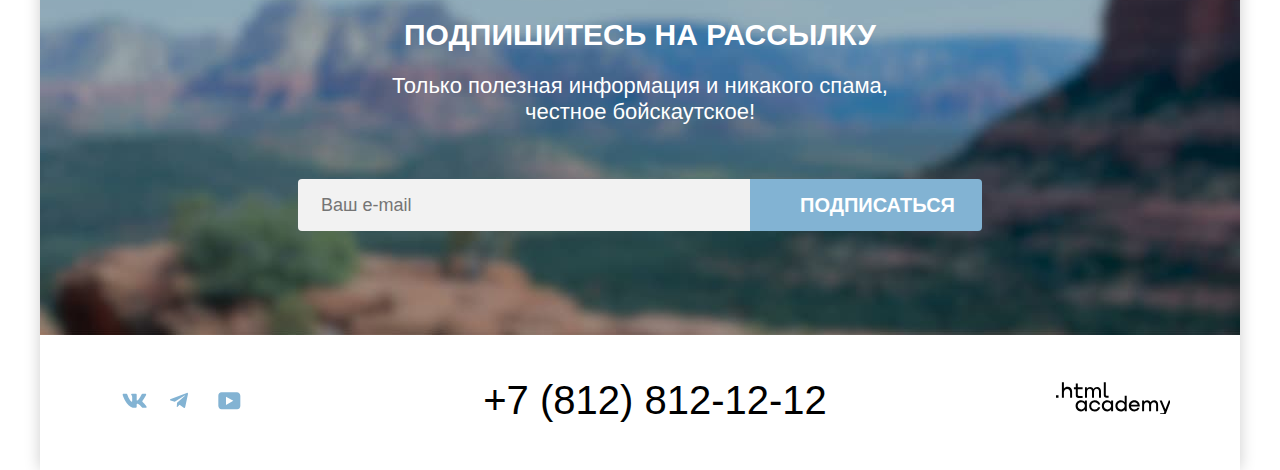
==== commit 6cf6e2a1: "Merge pull request #16 from alexxxey2308/master" ====
--- a/index.html
+++ b/index.html
@@ -14,7 +14,7 @@
       <header class="page-header">
         <nav class="navigation">
           <a href="index.html" class="navigation-link-logo">
-            <img src="img/header-logo.svg" alt="Логотип Седона" class="page-header-logo" width="140" height="70">
+            <img src="img/header-logo.svg" alt="Логотип Седона." class="page-header-logo" width="140" height="70">
           </a>
           <ul class="navigation-list">
             <li class="navigation-item">
@@ -54,7 +54,7 @@
         <div class="page-container">
           <section class="main-index-header">
             <div class="main-index-wrapper">
-              <img class="main-index-logo" src="img/head-title.svg" alt="Лого-надпись Седона" width="458" height="352">
+              <img class="main-index-logo" src="img/head-title.svg" alt="Лого-надпись Седона." width="458" height="352">
               <div class="main-index-divider"></div>
             </div>
             <h1 class="main-index-title">Седона — небольшой городок в Аризоне,
@@ -69,7 +69,7 @@
                   <h3 class="advantages-item-title">Настоящий городок</h3>
                   <p class="advantages-description">Седона — не аттракцион для туристов, там течёт своя жизнь</p>
                 </div>
-                <img src="img/advatages-sedona.jpg" alt="Седона - небольшой город" class="advantages-image" width="800"
+                <img src="img/advatages-sedona.jpg" alt="Седона - небольшой город." class="advantages-image" width="800"
                   height="385">
               </li>
               <li class="advantages-item">
@@ -92,7 +92,7 @@
                 </div>
               </li>
               <li class="advantages-item">
-                <img src="img/advantages-bridge.jpg" alt="Фото моста дьявола" class="advantages-image" width="800"
+                <img src="img/advantages-bridge.jpg" alt="Фото моста дьявола." class="advantages-image" width="800"
                   height="385">
                 <div class="advantages-block">
                   <h3 class="advantages-item-title">Там есть<br>мост дьявола</h3>
@@ -143,7 +143,8 @@
             <p class="mail-text mail-text-white">Только полезная информация и никакого спама,<br> честное бойскаутское!
             </p>
             <form class="mail-form" action="https://echo.htmlacademy.ru/" method="post">
-              <input class="mail-field" type="email" name="mail-input" placeholder="Ваш e-mail">
+              <label class="visually-hidden" for="mail-fieled-label">Введите имейл</label>
+              <input class="mail-field" type="email" name="email-input" placeholder="Ваш e-mail" id="mail-fieled-label" required>
               <button class="mail-button button-blue" type="submit">Подписаться</button>
             </form>
           </section>
@@ -216,7 +217,7 @@
           <form class="auth-form" action="https://echo.htmlacademy.ru/" method="post">
             <div class="field-group">
               <label class="form-label" for="check-in">Дата заезда:</label>
-              <input class="form-date" id="check-in" type="text" name="date-to" placeholder="Укажите дату">
+              <input class="form-date" id="check-in" type="text" name="check-in-date" placeholder="Укажите дату" required>
               <svg class="calendar-icon" xmlns="http://www.w3.org/2000/svg" width="16" height="15" viewBox="0 0 16 15">
                 <path d="M5.75 10c.3 0 .5-.2.5-.5s-.2-.5-.5-.5-.5.2-.5.5.2.5.5.5Z" />
                 <path
@@ -228,7 +229,7 @@
             <div class="text-date warning-text">Мы не можем отправить вас в прошлое.</div>
             <div class="field-group">
               <label class="form-label" for="check-out">Дата выезда:</label>
-              <input class="form-date" id="check-out" type="text" name="date-to" placeholder="Укажите дату">
+              <input class="form-date" id="check-out" type="text" name="check-out-date" placeholder="Укажите дату" required>
               <svg class="calendar-icon" xmlns="http://www.w3.org/2000/svg" width="16" height="15" viewBox="0 0 16 15">
                 <path d="M5.75 10c.3 0 .5-.2.5-.5s-.2-.5-.5-.5-.5.2-.5.5.2.5.5.5Z" />
                 <path
@@ -251,7 +252,7 @@
                       <span class="visually-hidden">Убавить количество взрослых.</span>
                     </button>
                   </div>
-                  <input type="number" class="amount-people-input" id="amount-people" name="amount-people" value="2"
+                  <input type="number" class="amount-people-input" id="amount-people" name="amount-of-adults" value="2"
                     required>
                   <div class="amount-people-button">
                     <button class="button-plus-minus" type="button">
@@ -279,7 +280,7 @@
                       <span class="visually-hidden">Убавить количество детей.</span>
                     </button>
                   </div>
-                  <input type="number" class="amount-people-input" id="amount-children" name="number-of-people"
+                  <input type="number" class="amount-people-input" id="amount-children" name="amount-of-kids"
                     value="2" required>
                   <div class="amount-people-button">
                     <button class="button-plus-minus" type="button">
--- a/styles/style.css
+++ b/styles/style.css
@@ -379,6 +379,7 @@
 .activities-list {
   list-style-type: none;
   display: flex;
+  flex-wrap: wrap;
   list-style: none;
   align-items: center;
   margin: 0;
@@ -470,6 +471,7 @@
   margin: 0;
   margin-top: 20px;
   margin-bottom: 54px;
+  color: #333333;
 }
 
 .search-button {
@@ -749,11 +751,14 @@
   border: none;
   margin: 0;
   padding: 0;
-  min-width: 150px;
 }
 
 .catalog-filter-group:nth-of-type(3) {
   margin-left: 70px;
+}
+
+.catalog-checkbox-block {
+  width: 150px;
 }
 
 .catalog-filter-item {
@@ -867,13 +872,14 @@
 .control-input:focus-visible+.control-mark {
   outline: 3px solid #83B3D3;
 }
-.control:has([disabled]) .control-mark,
-.control:has([disabled]) .control-label {
+
+.control-input:disabled + .control-mark,
+.control-input:disabled ~ .control-label {
   opacity: 0.3;
   pointer-events: none;
 }
 
-.control:not(:has([disabled])):hover {
+.control:hover {
   opacity: 0.6;
 }
 
@@ -932,6 +938,10 @@
 .input-price::-webkit-inner-spin-button {
   appearance: none;
   margin: 0;
+}
+
+.input-price[type='number'] {
+  -moz-appearance: textfield;
 }
 
 .catalog-filter-button {
@@ -1059,18 +1069,21 @@
   background-repeat: no-repeat;
   background-position: center;
   border-radius: 4px;
-  border: 2px solid #E5E5E5;
+  outline: 2px solid #E5E5E5;
 }
 
 .result-icon-active,
 .hotel-result-icon:hover,
 .hotel-result-icon:active {
-  border: 2px solid #000000;
-}
-
-.catalog-button:focus .hotel-result-icon,
+  outline: 2px solid #000000;
+  border: none;
+}
+
+.catalog-button:focus .hotel-result-icon {
+  outline: 2px solid #68A2CA;
+  border: none;
+}
 .catalog-button:focus {
-  border: 2px solid #68A2CA;
   outline: none;
 }
 
@@ -1080,7 +1093,7 @@
   height: 48px;
   background-repeat: no-repeat;
   background-position: center;
-  border: 2px solid #E5E5E5;
+  outline: 2px solid #E5E5E5;
   border-radius: 4px;
 }
 
@@ -1090,7 +1103,7 @@
   height: 48px;
   background-repeat: no-repeat;
   background-position: center;
-  border: 2px solid #E5E5E5;
+  outline: 2px solid #E5E5E5;
   border-radius: 4px;
 }
 
@@ -1490,6 +1503,10 @@
 .amount-people-input::-webkit-inner-spin-button {
   appearance: none;
   margin: 0;
+}
+
+.amount-people-input[type='number'] {
+  -moz-appearance: textfield;
 }
 .amount-people-input:focus {
   outline: 3px solid #83B3D3;
